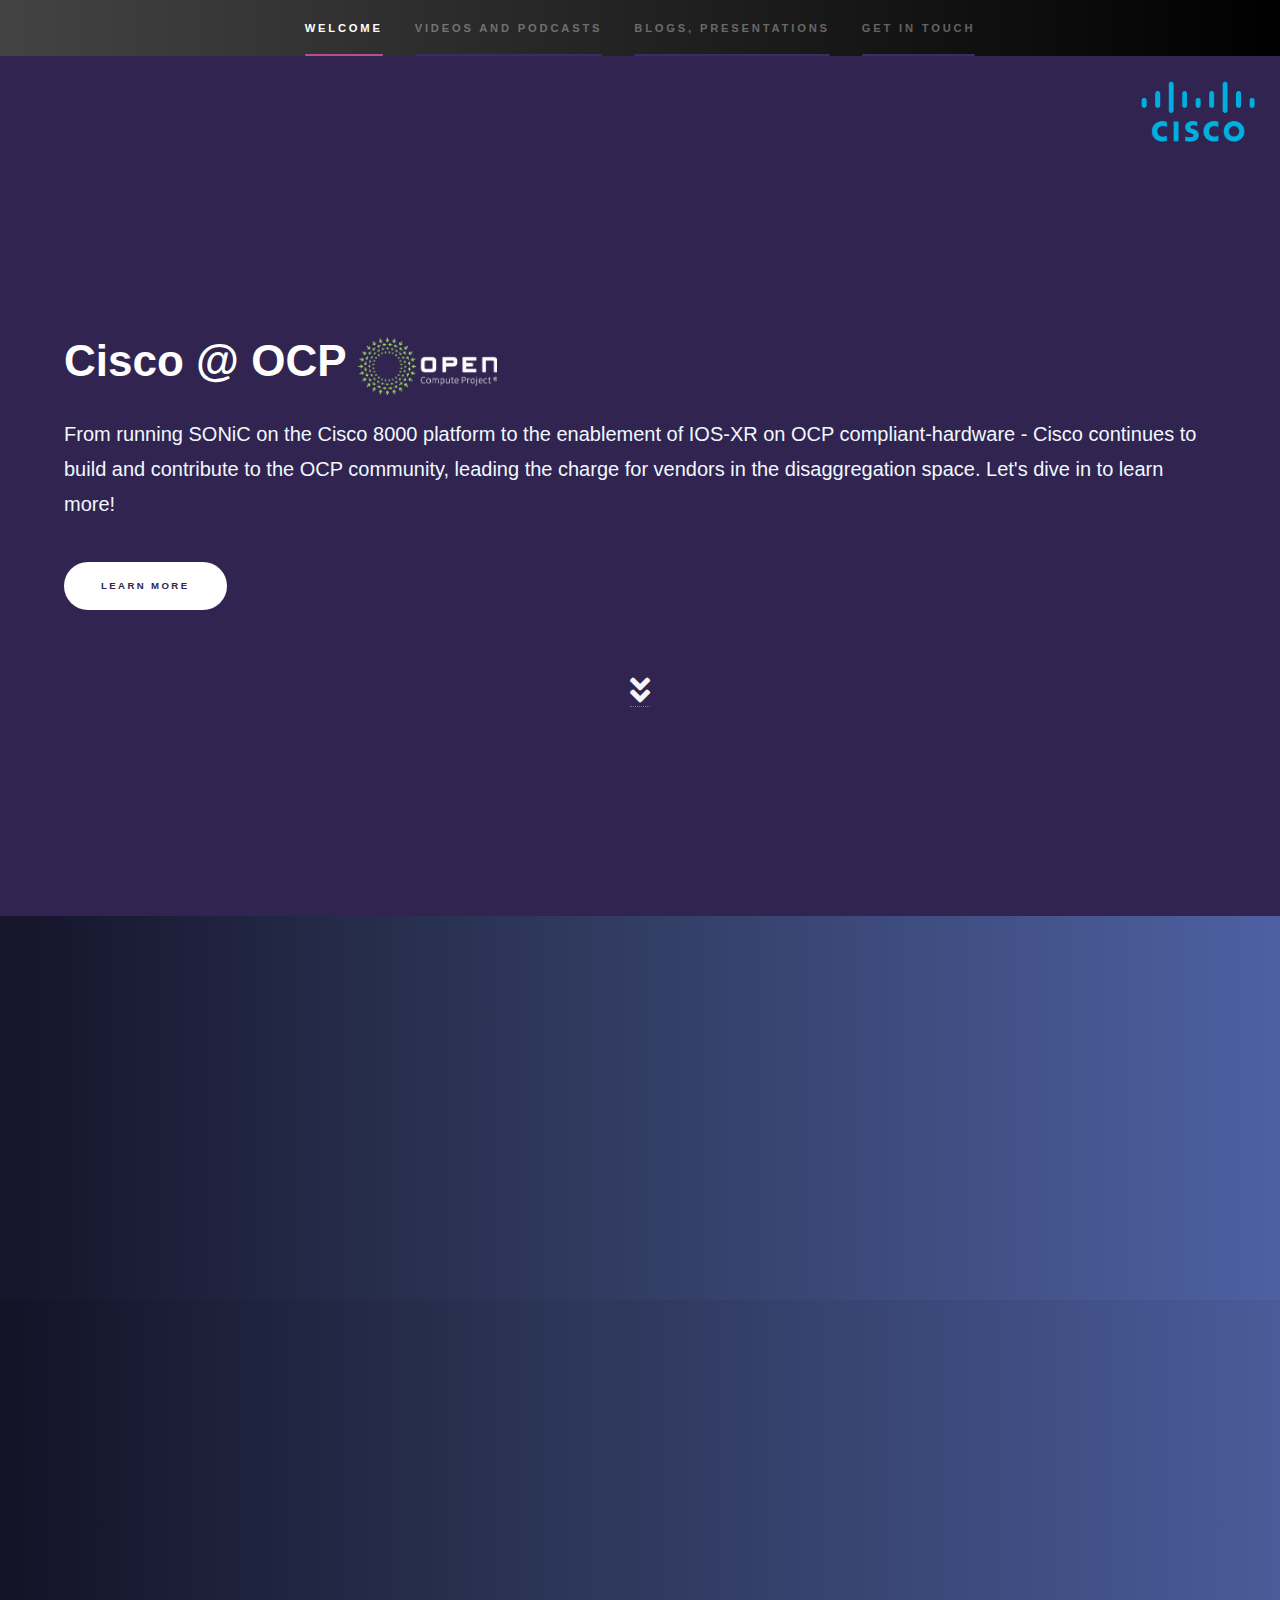
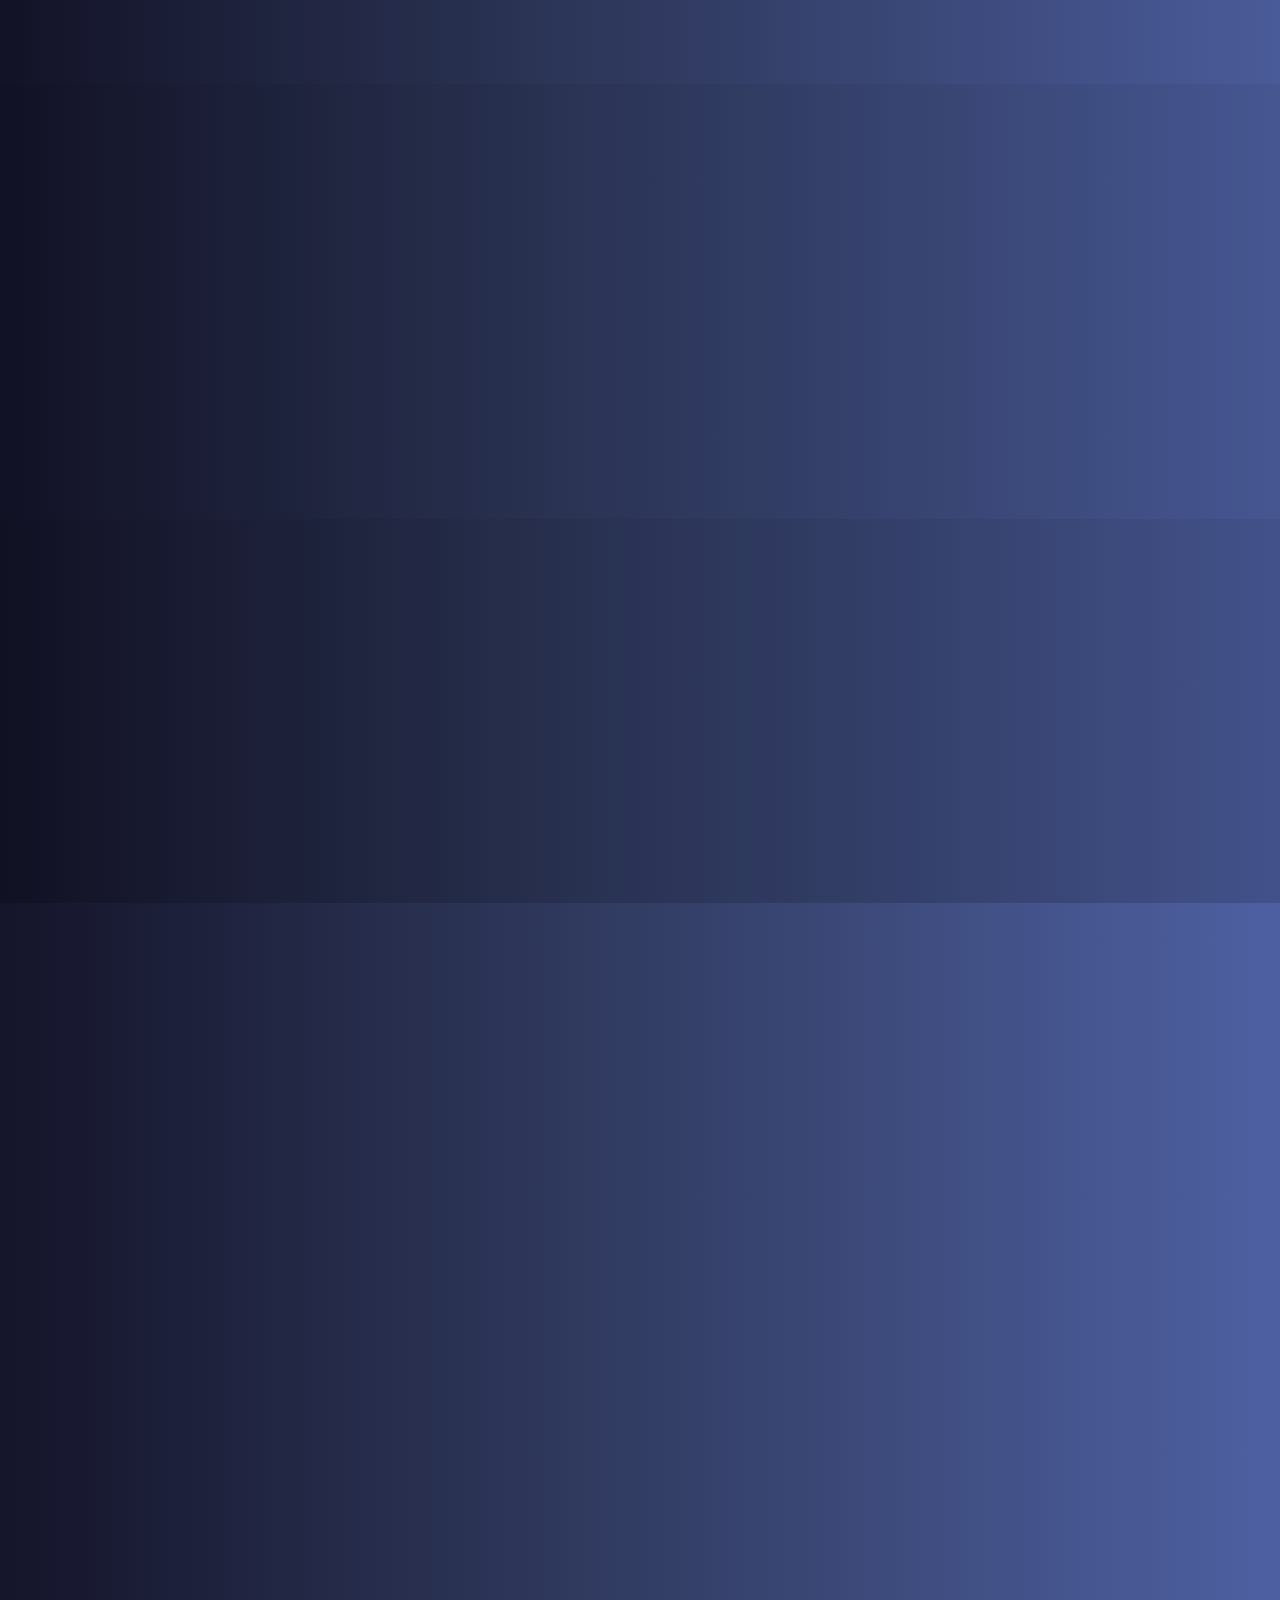
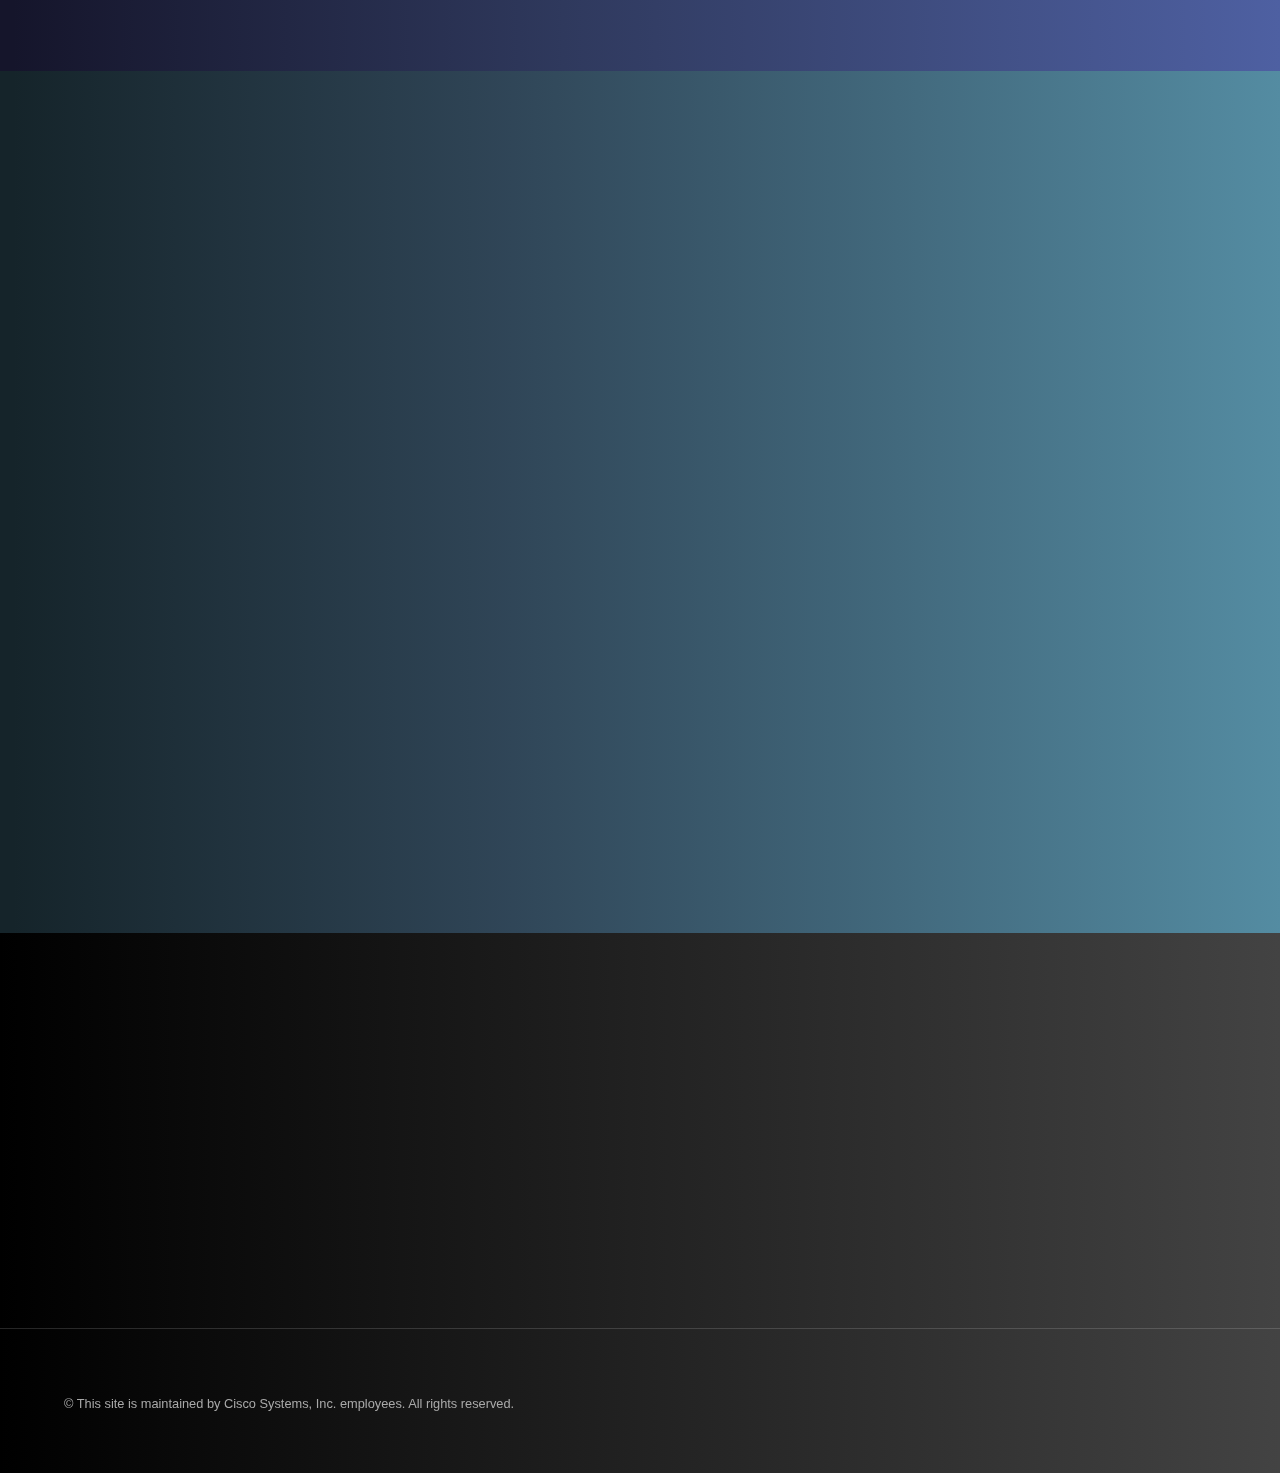
==== index.html @ 0797973b "Added link to the announcmeent video" ====
<!DOCTYPE HTML>
<html>
	<head>
		<title>Cisco @ OCP</title>
		<meta charset="utf-8" />
		<meta name="viewport" content="width=device-width, initial-scale=1, user-scalable=no" />
                <link rel="stylesheet" href="assets/css/bounce.css" />
		<link rel="stylesheet" href="assets/css/hs-main.css" />
		<noscript><link rel="stylesheet" href="assets/css/hs-noscript.css" /></noscript>
<script>
if (!(window.location.host.startsWith("127.0.0.1") || window.location.host.startsWith("localhost")) && (window.location.host.substr(-3) == '.io') && (window.location.protocol != "https:"))
    window.location.protocol = "https";
</script>
	</head>
	<body class="is-preload">
		<!-- Sidebar -->
			<section id="sidebar">
				<div class="inner">
					<nav>
						<ul>
							<li><a href="#intro">Welcome</a></li>
							<li><a href="#one">Videos and Podcasts</a></li>
							<li><a href="#two">Blogs, Presentations</a></li>
							<li><a href="#three">Get in touch</a></li>
						</ul>
					</nav>
				</div>
			</section>

		<!-- Wrapper -->
			<div id="wrapper">
				<!-- Intro -->
					<section id="intro" class="wrapper style1 fullscreen fade-up">
                                            <div class="logo">
                                                <img src="images/cisco_logo.png" width="10%"></img>
                                            </div>
						<div class="inner">
							<h1 id="mainh1"><span class="image-text">Cisco @ OCP </span><span class="image-span"><img style="vertical-align: middle;" src="images/ocp_logo_white.png" height="60px"/></span></h1>
							<p> From running SONiC on the Cisco 8000 platform to the enablement of IOS-XR on OCP compliant-hardware - Cisco continues to build and contribute to the OCP community, leading the charge for vendors in the disaggregation space. Let's dive in to learn more!</p> 
							<ul class="actions">
								<li><a href="#one" class="button primary scrolly">Learn more</a></li>
							</ul>
						</div>

                                        <div id="scrollarrow" class="arrow bounce">
                                              <a class="fas fa-angle-double-down fa-2x" style="color: aliceblue;" href="#"></a>
                                        </div>

					</section>


				<!-- One -->
					<section id="one" class="wrapper style2 spotlights">
						<section>
							<div class="content"><div class="inner"><style>.embed-container { position: relative; padding-bottom: 56.25%; height: 0; overflow: hidden; max-width: 100%; } .embed-container iframe, .embed-container object, .embed-container embed { position: absolute; top: 0; left: 0; width: 100%; height: 100%; }</style><div class='embed-container'><iframe src='https://www.youtube.com/embed/81xsiIkJHHo' frameborder='0' allowfullscreen></iframe></div></div></div>
							<div class="content">
								<div class="inner">
									<h2>Sed ipsum dolor</h2>
									<p>Phasellus convallis elit id ullamcorper pulvinar. Duis aliquam turpis mauris, eu ultricies erat malesuada quis. Aliquam dapibus.</p>
								</div>
							</div>
						</section>


						<section>
							<div class="content">
								<div class="inner">
									<h2>Feugiat consequat</h2>
									<p>Phasellus convallis elit id ullamcorper pulvinar. Duis aliquam turpis mauris, eu ultricies erat malesuada quis. Aliquam dapibus.</p>
								</div>
							</div>
							<div class="content"><div class="inner"><style>.embed-container { position: relative; padding-bottom: 56.25%; height: 0; overflow: hidden; max-width: 100%; } .embed-container iframe, .embed-container object, .embed-container embed { position: absolute; top: 0; left: 0; width: 100%; height: 100%; }</style><div class='embed-container'><iframe src='https://www.youtube.com/embed//mGsBvmPmJm8' frameborder='0' allowfullscreen></iframe></div></div></div>
						</section>



						<section>
                                                    <div class="content"><div class="inner"><style>.embed-container { position: relative; padding-bottom: 56.25%; height: 0; overflow: hidden; max-width: 100%; } .embed-container iframe, .embed-container object, .embed-container embed { position: absolute; top: 0; left: 0; width: 100%; height: 100%; }</style><div class='embed-container' style="text-align: center;"><img src="images/podcast_xr_disagg_ocp.jpg" width="50%" /></div><div class='embed-container' style="padding-bottom: 10%;"><iframe width="320" height="30" src="https://packetpushers.net/?powerpress_embed=41316-podcast&amp;powerpress_player=mediaelement-audio" frameborder="0" scrolling="no"></iframe></div></div></div>
							<div class="content">
								<div class="inner">
									<h2>Ultricies aliquam</h2>
									<p>Phasellus convallis elit id ullamcorper pulvinar. Duis aliquam turpis mauris, eu ultricies erat malesuada quis. Aliquam dapibus.</p>
								</div>
							</div>
						</section>


					
					    <section>
							<div class="content">
								<div class="inner">
									<h2>Feugiat consequat</h2>
									<p>Phasellus convallis elit id ullamcorper pulvinar. Duis aliquam turpis mauris, eu ultricies erat malesuada quis. Aliquam dapibus.</p>
								</div>
							</div>
							<div class="content"><div class="inner"><style>.embed-container { position: relative; padding-bottom: 56.25%; height: 0; overflow: hidden; max-width: 100%; } .embed-container iframe, .embed-container object, .embed-container embed { position: absolute; top: 0; left: 0; width: 100%; height: 100%; }</style><div class='embed-container'><iframe src='https://www.youtube.com/embed/zeV92j2Nf80' frameborder='0' allowfullscreen></iframe></div></div></div>
						</section>



                        <section>
                                 <div class="content"><div class="inner"><style>.embed-container { position: relative; padding-bottom: 56.25%; height: 0; overflow: hidden; max-width: 100%; } .embed-container iframe, .embed-container object, .embed-container embed { position: absolute; top: 0; left: 0; width: 100%; height: 100%; }</style><div class='embed-container'><iframe src='https://www.youtube.com/embed/qF3A1coJsvY' frameborder='0' allowfullscreen></iframe></div></div></div>

                                 <div class="content">
                                        <div class="inner">
                                           <h2>Feugiat consequat</h2>
                                                <p>Phasellus convallis elit id ullamcorper pulvinar. Duis aliquam turpis mauris, eu ultricies erat malesuada quis. Aliquam dapibus.</p>
                                        </div>
                                </div>
                        </section>


					    <section>
							<div class="content">
								<div class="inner">
									<h2>Feugiat consequat</h2>
									<p>Phasellus convallis elit id ullamcorper pulvinar. Duis aliquam turpis mauris, eu ultricies erat malesuada quis. Aliquam dapibus.</p>
								</div>
							</div>
							<div class="content"><div class="inner"><style>.embed-container { position: relative; padding-bottom: 56.25%; height: 0; overflow: hidden; max-width: 100%; } .embed-container iframe, .embed-container object, .embed-container embed { position: absolute; top: 0; left: 0; width: 100%; height: 100%; }</style><div class='embed-container'><iframe src='https://www.youtube.com/embed/2QKUKsP6Fwo' frameborder='0' allowfullscreen></iframe></div></div></div>
						</section>


					</section>

					
				<!-- Two -->
					<section id="two" class="wrapper style3 fade-up">
						<div class="inner">
							<h2>What we do</h2>
							<p>Phasellus convallis elit id ullamcorper pulvinar. Duis aliquam turpis mauris, eu ultricies erat malesuada quis. Aliquam dapibus, lacus eget hendrerit bibendum, urna est aliquam sem, sit amet imperdiet est velit quis lorem.</p>
							<div class="features">
								<section>
									<span class="icon solid major fa-code"></span>
									<h3>Lorem ipsum amet</h3>
									<p>Phasellus convallis elit id ullam corper amet et pulvinar. Duis aliquam turpis mauris, sed ultricies erat dapibus.</p>
								</section>
								<section>
									<span class="icon solid major fa-lock"></span>
									<h3>Aliquam sed nullam</h3>
									<p>Phasellus convallis elit id ullam corper amet et pulvinar. Duis aliquam turpis mauris, sed ultricies erat dapibus.</p>
								</section>
								<section>
									<span class="icon solid major fa-cog"></span>
									<h3>Sed erat ullam corper</h3>
									<p>Phasellus convallis elit id ullam corper amet et pulvinar. Duis aliquam turpis mauris, sed ultricies erat dapibus.</p>
								</section>
								<section>
									<span class="icon solid major fa-desktop"></span>
									<h3>Veroeros quis lorem</h3>
									<p>Phasellus convallis elit id ullam corper amet et pulvinar. Duis aliquam turpis mauris, sed ultricies erat dapibus.</p>
								</section>
								<section>
									<span class="icon solid major fa-link"></span>
									<h3>Urna quis bibendum</h3>
									<p>Phasellus convallis elit id ullam corper amet et pulvinar. Duis aliquam turpis mauris, sed ultricies erat dapibus.</p>
								</section>
								<section>
									<span class="icon major fa-gem"></span>
									<h3>Aliquam urna dapibus</h3>
									<p>Phasellus convallis elit id ullam corper amet et pulvinar. Duis aliquam turpis mauris, sed ultricies erat dapibus.</p>
								</section>
							</div>
						</div>
					</section>

				<!-- Three -->
					<section id="three" class="wrapper style1 fade-up">
						<div class="inner">
							<h2>Get in touch</h2>
							<p>If you'd like to know more about what Cisco is doing with the OCP community and how Cisco can help you achieve your network's goals, get in touch with us here:</p>
							<div class="split style1">
								<section>
									<ul class="contact">
										<li>
											<h3>Email</h3>
											<a href="ocpsp@cisco.com">ocpsp@cisco.com</a>
										</li>
										<li>
											<h3>Social</h3>
											<ul class="icons">
												<li><a href="https://twitter.com/xrdocs" class="icon brands fa-twitter"><span class="label">Twitter</span></a></li>
												<li><a href="https://github.com/xrdocs" class="icon brands fa-github"><span class="label">GitHub</span></a></li>
                                                                                                <li><a href="https://www.youtube.com/channel/UCPx8VPQRADTH0CAccqoe-9A/videos" class="icon brands fa-youtube"><span class="label">Youtube</span></a></li>
											</ul>
										</li>
									</ul>
								</section>
							</div>
						</div>
					</section>

			</div>

		<!-- Footer -->
			<footer id="footer" class="wrapper style1-alt">
				<div class="inner">
					<ul class="menu">
						<li>&copy; This site is maintained by Cisco Systems, Inc. employees. All rights reserved.</li>
					</ul>
				</div>
			</footer>

		<!-- Scripts -->
			<script src="assets/js/hs-jquery.min.js"></script>
			<script src="assets/js/hs-jquery.scrollex.min.js"></script>
			<script src="assets/js/hs-jquery.scrolly.min.js"></script>
			<script src="assets/js/hs-browser.min.js"></script>
			<script src="assets/js/hs-breakpoints.min.js"></script>
			<script src="assets/js/hs-util.js"></script>
			<script src="assets/js/hs-main.js"></script>
	</body>
</html>
---- assets/css/bounce.css ----
@bg: #2d2d37; // Dark blue
@primary: #fd6b21; // Orange

a { color: aliceblue; text-decoration: none; }

.arrow {
  text-align: center;
  margin: 0% 0;
}
.bounce {
  -moz-animation: bounce 2s infinite;
  -webkit-animation: bounce 2s infinite;
  animation: bounce 2s infinite;
}

@keyframes bounce {
  0%, 20%, 50%, 80%, 100% {
    transform: translateY(0);
  }
  40% {
    transform: translateY(-30px);
  }
  60% {
    transform: translateY(-15px);
  }
}
---- assets/css/hs-main.css ----
@import url(hs-fontawesome-all.min.css);

/*
	Hyperspace by HTML5 UP
	html5up.net | @ajlkn
	Free for personal and commercial use under the CCA 3.0 license (html5up.net/license)
*/

html, body, div, span, applet, object,
iframe, h1, h2, h3, h4, h5, h6, p, blockquote,
pre, a, abbr, acronym, address, big, cite,
code, del, dfn, em, img, ins, kbd, q, s, samp,
small, strike, strong, sub, sup, tt, var, b,
u, i, center, dl, dt, dd, ol, ul, li, fieldset,
form, label, legend, table, caption, tbody,
tfoot, thead, tr, th, td, article, aside,
canvas, details, embed, figure, figcaption,
footer, header, hgroup, menu, nav, output, ruby,
section, summary, time, mark, audio, video {
	margin: 0;
	padding: 0;
	border: 0;
	font-size: 100%;
	font: inherit;
	vertical-align: baseline;}

article, aside, details, figcaption, figure,
footer, header, hgroup, menu, nav, section {
	display: block;}

body {
	line-height: 1;
}

ol, ul {
	list-style: none;
}

blockquote, q {
	quotes: none;
}

	blockquote:before, blockquote:after, q:before, q:after {
		content: '';
		content: none;
	}

table {
	border-collapse: collapse;
	border-spacing: 0;
}

body {
	-webkit-text-size-adjust: none;
}

mark {
	background-color: transparent;
	color: inherit;
}

input::-moz-focus-inner {
	border: 0;
	padding: 0;
}

input, select, textarea {
	-moz-appearance: none;
	-webkit-appearance: none;
	-ms-appearance: none;
	appearance: none;
}

/* Basic */

	@-ms-viewport {
		width: device-width;
	}

	body {
		-ms-overflow-style: scrollbar;
	}

	@media screen and (max-width: 480px) {

		html, body {
			min-width: 320px;
		}

	}

	html {
		box-sizing: border-box;
	}

	*, *:before, *:after {
		box-sizing: inherit;
	}

	body {
		background: #312450;
	}

		body.is-preload *, body.is-preload *:before, body.is-preload *:after {
			-moz-animation: none !important;
			-webkit-animation: none !important;
			-ms-animation: none !important;
			animation: none !important;
			-moz-transition: none !important;
			-webkit-transition: none !important;
			-ms-transition: none !important;
			transition: none !important;
		}

/* Type */

	body, input, select, textarea {
		color: rgba(255, 255, 255, 0.55);
		font-family: Arial, Helvetica, sans-serif;
		font-size: 16.5pt;
		font-weight: normal;
		line-height: 1.75;
	}

		@media screen and (max-width: 1680px) {

			body, input, select, textarea {
				font-size: 13pt;
			}

		}

		@media screen and (max-width: 1280px) {

			body, input, select, textarea {
				font-size: 12pt;
			}

		}

		@media screen and (max-width: 360px) {

			body, input, select, textarea {
				font-size: 11pt;
			}

		}

	a {
		-moz-transition: color 0.2s ease, border-bottom-color 0.2s ease;
		-webkit-transition: color 0.2s ease, border-bottom-color 0.2s ease;
		-ms-transition: color 0.2s ease, border-bottom-color 0.2s ease;
		transition: color 0.2s ease, border-bottom-color 0.2s ease;
		border-bottom: dotted 1px rgba(255, 255, 255, 0.35);
		color: inherit;
		text-decoration: none;
	}

		a:hover {
			border-bottom-color: transparent;
			color: #ffffff;
		}

	strong, b {
		color: #ffffff;
		font-weight: bold;
	}

	em, i {
		font-style: italic;
	}

	p {
		margin: 0 0 2em 0;
	}

	h1, h2, h3, h4, h5, h6 {
		color: #ffffff;
		font-weight: bold;
		line-height: 1.5;
		margin: 0 0 0.5em 0;
	}

		h1 a, h2 a, h3 a, h4 a, h5 a, h6 a {
			color: inherit;
			text-decoration: none;
		}

	h1 {
		font-size: 2.75em;
	}

		h1.major {
			margin: 0 0 1.3em 0;
			position: relative;
			padding-bottom: 0.35em;
		}

			h1.major:after {
				background-image: -moz-linear-gradient(to right, #5e42a6, #b74e91);
				background-image: -webkit-linear-gradient(to right, #5e42a6, #b74e91);
				background-image: -ms-linear-gradient(to right, #5e42a6, #b74e91);
				background-image: linear-gradient(to right, #5e42a6, #b74e91);
				-moz-transition: max-width 0.2s ease;
				-webkit-transition: max-width 0.2s ease;
				-ms-transition: max-width 0.2s ease;
				transition: max-width 0.2s ease;
				border-radius: 0.2em;
				bottom: 0;
				content: '';
				height: 0.05em;
				position: absolute;
				right: 0;
				width: 100%;
			}

	h2 {
		font-size: 1.75em;
	}

	h3 {
		font-size: 1.1em;
	}

	h4 {
		font-size: 1em;
	}

	h5 {
		font-size: 0.8em;
	}

	h6 {
		font-size: 0.6em;
	}

	@media screen and (max-width: 736px) {

		h1 {
			font-size: 2em;
		}

		h2 {
			font-size: 1.25em;
		}

		h3 {
			font-size: 1em;
		}

		h4 {
			font-size: 0.8em;
		}

		h5 {
			font-size: 0.6em;
		}

		h6 {
			font-size: 0.6em;
		}

	}

	sub {
		font-size: 0.8em;
		position: relative;
		top: 0.5em;
	}

	sup {
		font-size: 0.8em;
		position: relative;
		top: -0.5em;
	}

	blockquote {
		border-left: solid 4px rgba(255, 255, 255, 0.15);
		font-style: italic;
		margin: 0 0 2em 0;
		padding: 0.5em 0 0.5em 2em;
	}

	code {
		background: rgba(255, 255, 255, 0.05);
		border-radius: 0.25em;
		border: solid 1px rgba(255, 255, 255, 0.15);
		font-family: "Courier New", monospace;
		font-size: 0.9em;
		margin: 0 0.25em;
		padding: 0.25em 0.65em;
	}

	pre {
		-webkit-overflow-scrolling: touch;
		font-family: "Courier New", monospace;
		font-size: 0.9em;
		margin: 0 0 2em 0;
	}

		pre code {
			display: block;
			line-height: 1.75em;
			padding: 1em 1.5em;
			overflow-x: auto;
		}

	hr {
		border: 0;
		border-bottom: solid 1px rgba(255, 255, 255, 0.15);
		margin: 2em 0;
	}

		hr.major {
			margin: 3em 0;
		}

	.align-left {
		text-align: left;
	}

	.align-center {
		text-align: center;
	}

	.align-right {
		text-align: right;
	}

/* Row */

	.row {
		display: flex;
		flex-wrap: wrap;
		box-sizing: border-box;
		align-items: stretch;
	}

		.row > * {
			box-sizing: border-box;
		}

		.row.gtr-uniform > * > :last-child {
			margin-bottom: 0;
		}

		.row.aln-left {
			justify-content: flex-start;
		}

		.row.aln-center {
			justify-content: center;
		}

		.row.aln-right {
			justify-content: flex-end;
		}

		.row.aln-top {
			align-items: flex-start;
		}

		.row.aln-middle {
			align-items: center;
		}

		.row.aln-bottom {
			align-items: flex-end;
		}

		.row > .imp {
			order: -1;
		}

		.row > .col-1 {
			width: 8.33333%;
		}

		.row > .off-1 {
			margin-left: 8.33333%;
		}

		.row > .col-2 {
			width: 16.66667%;
		}

		.row > .off-2 {
			margin-left: 16.66667%;
		}

		.row > .col-3 {
			width: 25%;
		}

		.row > .off-3 {
			margin-left: 25%;
		}

		.row > .col-4 {
			width: 33.33333%;
		}

		.row > .off-4 {
			margin-left: 33.33333%;
		}

		.row > .col-5 {
			width: 41.66667%;
		}

		.row > .off-5 {
			margin-left: 41.66667%;
		}

		.row > .col-6 {
			width: 50%;
		}

		.row > .off-6 {
			margin-left: 50%;
		}

		.row > .col-7 {
			width: 58.33333%;
		}

		.row > .off-7 {
			margin-left: 58.33333%;
		}

		.row > .col-8 {
			width: 66.66667%;
		}

		.row > .off-8 {
			margin-left: 66.66667%;
		}

		.row > .col-9 {
			width: 75%;
		}

		.row > .off-9 {
			margin-left: 75%;
		}

		.row > .col-10 {
			width: 83.33333%;
		}

		.row > .off-10 {
			margin-left: 83.33333%;
		}

		.row > .col-11 {
			width: 91.66667%;
		}

		.row > .off-11 {
			margin-left: 91.66667%;
		}

		.row > .col-12 {
			width: 100%;
		}

		.row > .off-12 {
			margin-left: 100%;
		}

		.row.gtr-0 {
			margin-top: 0;
			margin-left: 0em;
		}

			.row.gtr-0 > * {
				padding: 0 0 0 0em;
			}

			.row.gtr-0.gtr-uniform {
				margin-top: 0em;
			}

				.row.gtr-0.gtr-uniform > * {
					padding-top: 0em;
				}

		.row.gtr-25 {
			margin-top: 0;
			margin-left: -0.375em;
		}

			.row.gtr-25 > * {
				padding: 0 0 0 0.375em;
			}

			.row.gtr-25.gtr-uniform {
				margin-top: -0.375em;
			}

				.row.gtr-25.gtr-uniform > * {
					padding-top: 0.375em;
				}

		.row.gtr-50 {
			margin-top: 0;
			margin-left: -0.75em;
		}

			.row.gtr-50 > * {
				padding: 0 0 0 0.75em;
			}

			.row.gtr-50.gtr-uniform {
				margin-top: -0.75em;
			}

				.row.gtr-50.gtr-uniform > * {
					padding-top: 0.75em;
				}

		.row {
			margin-top: 0;
			margin-left: -1.5em;
		}

			.row > * {
				padding: 0 0 0 1.5em;
			}

			.row.gtr-uniform {
				margin-top: -1.5em;
			}

				.row.gtr-uniform > * {
					padding-top: 1.5em;
				}

		.row.gtr-150 {
			margin-top: 0;
			margin-left: -2.25em;
		}

			.row.gtr-150 > * {
				padding: 0 0 0 2.25em;
			}

			.row.gtr-150.gtr-uniform {
				margin-top: -2.25em;
			}

				.row.gtr-150.gtr-uniform > * {
					padding-top: 2.25em;
				}

		.row.gtr-200 {
			margin-top: 0;
			margin-left: -3em;
		}

			.row.gtr-200 > * {
				padding: 0 0 0 3em;
			}

			.row.gtr-200.gtr-uniform {
				margin-top: -3em;
			}

				.row.gtr-200.gtr-uniform > * {
					padding-top: 3em;
				}

		@media screen and (max-width: 1680px) {

			.row {
				display: flex;
				flex-wrap: wrap;
				box-sizing: border-box;
				align-items: stretch;
			}

				.row > * {
					box-sizing: border-box;
				}

				.row.gtr-uniform > * > :last-child {
					margin-bottom: 0;
				}

				.row.aln-left {
					justify-content: flex-start;
				}

				.row.aln-center {
					justify-content: center;
				}

				.row.aln-right {
					justify-content: flex-end;
				}

				.row.aln-top {
					align-items: flex-start;
				}

				.row.aln-middle {
					align-items: center;
				}

				.row.aln-bottom {
					align-items: flex-end;
				}

				.row > .imp-xlarge {
					order: -1;
				}

				.row > .col-1-xlarge {
					width: 8.33333%;
				}

				.row > .off-1-xlarge {
					margin-left: 8.33333%;
				}

				.row > .col-2-xlarge {
					width: 16.66667%;
				}

				.row > .off-2-xlarge {
					margin-left: 16.66667%;
				}

				.row > .col-3-xlarge {
					width: 25%;
				}

				.row > .off-3-xlarge {
					margin-left: 25%;
				}

				.row > .col-4-xlarge {
					width: 33.33333%;
				}

				.row > .off-4-xlarge {
					margin-left: 33.33333%;
				}

				.row > .col-5-xlarge {
					width: 41.66667%;
				}

				.row > .off-5-xlarge {
					margin-left: 41.66667%;
				}

				.row > .col-6-xlarge {
					width: 50%;
				}

				.row > .off-6-xlarge {
					margin-left: 50%;
				}

				.row > .col-7-xlarge {
					width: 58.33333%;
				}

				.row > .off-7-xlarge {
					margin-left: 58.33333%;
				}

				.row > .col-8-xlarge {
					width: 66.66667%;
				}

				.row > .off-8-xlarge {
					margin-left: 66.66667%;
				}

				.row > .col-9-xlarge {
					width: 75%;
				}

				.row > .off-9-xlarge {
					margin-left: 75%;
				}

				.row > .col-10-xlarge {
					width: 83.33333%;
				}

				.row > .off-10-xlarge {
					margin-left: 83.33333%;
				}

				.row > .col-11-xlarge {
					width: 91.66667%;
				}

				.row > .off-11-xlarge {
					margin-left: 91.66667%;
				}

				.row > .col-12-xlarge {
					width: 100%;
				}

				.row > .off-12-xlarge {
					margin-left: 100%;
				}

				.row.gtr-0 {
					margin-top: 0;
					margin-left: 0em;
				}

					.row.gtr-0 > * {
						padding: 0 0 0 0em;
					}

					.row.gtr-0.gtr-uniform {
						margin-top: 0em;
					}

						.row.gtr-0.gtr-uniform > * {
							padding-top: 0em;
						}

				.row.gtr-25 {
					margin-top: 0;
					margin-left: -0.375em;
				}

					.row.gtr-25 > * {
						padding: 0 0 0 0.375em;
					}

					.row.gtr-25.gtr-uniform {
						margin-top: -0.375em;
					}

						.row.gtr-25.gtr-uniform > * {
							padding-top: 0.375em;
						}

				.row.gtr-50 {
					margin-top: 0;
					margin-left: -0.75em;
				}

					.row.gtr-50 > * {
						padding: 0 0 0 0.75em;
					}

					.row.gtr-50.gtr-uniform {
						margin-top: -0.75em;
					}

						.row.gtr-50.gtr-uniform > * {
							padding-top: 0.75em;
						}

				.row {
					margin-top: 0;
					margin-left: -1.5em;
				}

					.row > * {
						padding: 0 0 0 1.5em;
					}

					.row.gtr-uniform {
						margin-top: -1.5em;
					}

						.row.gtr-uniform > * {
							padding-top: 1.5em;
						}

				.row.gtr-150 {
					margin-top: 0;
					margin-left: -2.25em;
				}

					.row.gtr-150 > * {
						padding: 0 0 0 2.25em;
					}

					.row.gtr-150.gtr-uniform {
						margin-top: -2.25em;
					}

						.row.gtr-150.gtr-uniform > * {
							padding-top: 2.25em;
						}

				.row.gtr-200 {
					margin-top: 0;
					margin-left: -3em;
				}

					.row.gtr-200 > * {
						padding: 0 0 0 3em;
					}

					.row.gtr-200.gtr-uniform {
						margin-top: -3em;
					}

						.row.gtr-200.gtr-uniform > * {
							padding-top: 3em;
						}

		}

		@media screen and (max-width: 1280px) {

			.row {
				display: flex;
				flex-wrap: wrap;
				box-sizing: border-box;
				align-items: stretch;
			}

				.row > * {
					box-sizing: border-box;
				}

				.row.gtr-uniform > * > :last-child {
					margin-bottom: 0;
				}

				.row.aln-left {
					justify-content: flex-start;
				}

				.row.aln-center {
					justify-content: center;
				}

				.row.aln-right {
					justify-content: flex-end;
				}

				.row.aln-top {
					align-items: flex-start;
				}

				.row.aln-middle {
					align-items: center;
				}

				.row.aln-bottom {
					align-items: flex-end;
				}

				.row > .imp-large {
					order: -1;
				}

				.row > .col-1-large {
					width: 8.33333%;
				}

				.row > .off-1-large {
					margin-left: 8.33333%;
				}

				.row > .col-2-large {
					width: 16.66667%;
				}

				.row > .off-2-large {
					margin-left: 16.66667%;
				}

				.row > .col-3-large {
					width: 25%;
				}

				.row > .off-3-large {
					margin-left: 25%;
				}

				.row > .col-4-large {
					width: 33.33333%;
				}

				.row > .off-4-large {
					margin-left: 33.33333%;
				}

				.row > .col-5-large {
					width: 41.66667%;
				}

				.row > .off-5-large {
					margin-left: 41.66667%;
				}

				.row > .col-6-large {
					width: 50%;
				}

				.row > .off-6-large {
					margin-left: 50%;
				}

				.row > .col-7-large {
					width: 58.33333%;
				}

				.row > .off-7-large {
					margin-left: 58.33333%;
				}

				.row > .col-8-large {
					width: 66.66667%;
				}

				.row > .off-8-large {
					margin-left: 66.66667%;
				}

				.row > .col-9-large {
					width: 75%;
				}

				.row > .off-9-large {
					margin-left: 75%;
				}

				.row > .col-10-large {
					width: 83.33333%;
				}

				.row > .off-10-large {
					margin-left: 83.33333%;
				}

				.row > .col-11-large {
					width: 91.66667%;
				}

				.row > .off-11-large {
					margin-left: 91.66667%;
				}

				.row > .col-12-large {
					width: 100%;
				}

				.row > .off-12-large {
					margin-left: 100%;
				}

				.row.gtr-0 {
					margin-top: 0;
					margin-left: 0em;
				}

					.row.gtr-0 > * {
						padding: 0 0 0 0em;
					}

					.row.gtr-0.gtr-uniform {
						margin-top: 0em;
					}

						.row.gtr-0.gtr-uniform > * {
							padding-top: 0em;
						}

				.row.gtr-25 {
					margin-top: 0;
					margin-left: -0.375em;
				}

					.row.gtr-25 > * {
						padding: 0 0 0 0.375em;
					}

					.row.gtr-25.gtr-uniform {
						margin-top: -0.375em;
					}

						.row.gtr-25.gtr-uniform > * {
							padding-top: 0.375em;
						}

				.row.gtr-50 {
					margin-top: 0;
					margin-left: -0.75em;
				}

					.row.gtr-50 > * {
						padding: 0 0 0 0.75em;
					}

					.row.gtr-50.gtr-uniform {
						margin-top: -0.75em;
					}

						.row.gtr-50.gtr-uniform > * {
							padding-top: 0.75em;
						}

				.row {
					margin-top: 0;
					margin-left: -1.5em;
				}

					.row > * {
						padding: 0 0 0 1.5em;
					}

					.row.gtr-uniform {
						margin-top: -1.5em;
					}

						.row.gtr-uniform > * {
							padding-top: 1.5em;
						}

				.row.gtr-150 {
					margin-top: 0;
					margin-left: -2.25em;
				}

					.row.gtr-150 > * {
						padding: 0 0 0 2.25em;
					}

					.row.gtr-150.gtr-uniform {
						margin-top: -2.25em;
					}

						.row.gtr-150.gtr-uniform > * {
							padding-top: 2.25em;
						}

				.row.gtr-200 {
					margin-top: 0;
					margin-left: -3em;
				}

					.row.gtr-200 > * {
						padding: 0 0 0 3em;
					}

					.row.gtr-200.gtr-uniform {
						margin-top: -3em;
					}

						.row.gtr-200.gtr-uniform > * {
							padding-top: 3em;
						}

		}

		@media screen and (max-width: 980px) {

			.row {
				display: flex;
				flex-wrap: wrap;
				box-sizing: border-box;
				align-items: stretch;
			}

				.row > * {
					box-sizing: border-box;
				}

				.row.gtr-uniform > * > :last-child {
					margin-bottom: 0;
				}

				.row.aln-left {
					justify-content: flex-start;
				}

				.row.aln-center {
					justify-content: center;
				}

				.row.aln-right {
					justify-content: flex-end;
				}

				.row.aln-top {
					align-items: flex-start;
				}

				.row.aln-middle {
					align-items: center;
				}

				.row.aln-bottom {
					align-items: flex-end;
				}

				.row > .imp-medium {
					order: -1;
				}

				.row > .col-1-medium {
					width: 8.33333%;
				}

				.row > .off-1-medium {
					margin-left: 8.33333%;
				}

				.row > .col-2-medium {
					width: 16.66667%;
				}

				.row > .off-2-medium {
					margin-left: 16.66667%;
				}

				.row > .col-3-medium {
					width: 25%;
				}

				.row > .off-3-medium {
					margin-left: 25%;
				}

				.row > .col-4-medium {
					width: 33.33333%;
				}

				.row > .off-4-medium {
					margin-left: 33.33333%;
				}

				.row > .col-5-medium {
					width: 41.66667%;
				}

				.row > .off-5-medium {
					margin-left: 41.66667%;
				}

				.row > .col-6-medium {
					width: 50%;
				}

				.row > .off-6-medium {
					margin-left: 50%;
				}

				.row > .col-7-medium {
					width: 58.33333%;
				}

				.row > .off-7-medium {
					margin-left: 58.33333%;
				}

				.row > .col-8-medium {
					width: 66.66667%;
				}

				.row > .off-8-medium {
					margin-left: 66.66667%;
				}

				.row > .col-9-medium {
					width: 75%;
				}

				.row > .off-9-medium {
					margin-left: 75%;
				}

				.row > .col-10-medium {
					width: 83.33333%;
				}

				.row > .off-10-medium {
					margin-left: 83.33333%;
				}

				.row > .col-11-medium {
					width: 91.66667%;
				}

				.row > .off-11-medium {
					margin-left: 91.66667%;
				}

				.row > .col-12-medium {
					width: 100%;
				}

				.row > .off-12-medium {
					margin-left: 100%;
				}

				.row.gtr-0 {
					margin-top: 0;
					margin-left: 0em;
				}

					.row.gtr-0 > * {
						padding: 0 0 0 0em;
					}

					.row.gtr-0.gtr-uniform {
						margin-top: 0em;
					}

						.row.gtr-0.gtr-uniform > * {
							padding-top: 0em;
						}

				.row.gtr-25 {
					margin-top: 0;
					margin-left: -0.375em;
				}

					.row.gtr-25 > * {
						padding: 0 0 0 0.375em;
					}

					.row.gtr-25.gtr-uniform {
						margin-top: -0.375em;
					}

						.row.gtr-25.gtr-uniform > * {
							padding-top: 0.375em;
						}

				.row.gtr-50 {
					margin-top: 0;
					margin-left: -0.75em;
				}

					.row.gtr-50 > * {
						padding: 0 0 0 0.75em;
					}

					.row.gtr-50.gtr-uniform {
						margin-top: -0.75em;
					}

						.row.gtr-50.gtr-uniform > * {
							padding-top: 0.75em;
						}

				.row {
					margin-top: 0;
					margin-left: -1.5em;
				}

					.row > * {
						padding: 0 0 0 1.5em;
					}

					.row.gtr-uniform {
						margin-top: -1.5em;
					}

						.row.gtr-uniform > * {
							padding-top: 1.5em;
						}

				.row.gtr-150 {
					margin-top: 0;
					margin-left: -2.25em;
				}

					.row.gtr-150 > * {
						padding: 0 0 0 2.25em;
					}

					.row.gtr-150.gtr-uniform {
						margin-top: -2.25em;
					}

						.row.gtr-150.gtr-uniform > * {
							padding-top: 2.25em;
						}

				.row.gtr-200 {
					margin-top: 0;
					margin-left: -3em;
				}

					.row.gtr-200 > * {
						padding: 0 0 0 3em;
					}

					.row.gtr-200.gtr-uniform {
						margin-top: -3em;
					}

						.row.gtr-200.gtr-uniform > * {
							padding-top: 3em;
						}

		}

		@media screen and (max-width: 736px) {

			.row {
				display: flex;
				flex-wrap: wrap;
				box-sizing: border-box;
				align-items: stretch;
			}

				.row > * {
					box-sizing: border-box;
				}

				.row.gtr-uniform > * > :last-child {
					margin-bottom: 0;
				}

				.row.aln-left {
					justify-content: flex-start;
				}

				.row.aln-center {
					justify-content: center;
				}

				.row.aln-right {
					justify-content: flex-end;
				}

				.row.aln-top {
					align-items: flex-start;
				}

				.row.aln-middle {
					align-items: center;
				}

				.row.aln-bottom {
					align-items: flex-end;
				}

				.row > .imp-small {
					order: -1;
				}

				.row > .col-1-small {
					width: 8.33333%;
				}

				.row > .off-1-small {
					margin-left: 8.33333%;
				}

				.row > .col-2-small {
					width: 16.66667%;
				}

				.row > .off-2-small {
					margin-left: 16.66667%;
				}

				.row > .col-3-small {
					width: 25%;
				}

				.row > .off-3-small {
					margin-left: 25%;
				}

				.row > .col-4-small {
					width: 33.33333%;
				}

				.row > .off-4-small {
					margin-left: 33.33333%;
				}

				.row > .col-5-small {
					width: 41.66667%;
				}

				.row > .off-5-small {
					margin-left: 41.66667%;
				}

				.row > .col-6-small {
					width: 50%;
				}

				.row > .off-6-small {
					margin-left: 50%;
				}

				.row > .col-7-small {
					width: 58.33333%;
				}

				.row > .off-7-small {
					margin-left: 58.33333%;
				}

				.row > .col-8-small {
					width: 66.66667%;
				}

				.row > .off-8-small {
					margin-left: 66.66667%;
				}

				.row > .col-9-small {
					width: 75%;
				}

				.row > .off-9-small {
					margin-left: 75%;
				}

				.row > .col-10-small {
					width: 83.33333%;
				}

				.row > .off-10-small {
					margin-left: 83.33333%;
				}

				.row > .col-11-small {
					width: 91.66667%;
				}

				.row > .off-11-small {
					margin-left: 91.66667%;
				}

				.row > .col-12-small {
					width: 100%;
				}

				.row > .off-12-small {
					margin-left: 100%;
				}

				.row.gtr-0 {
					margin-top: 0;
					margin-left: 0em;
				}

					.row.gtr-0 > * {
						padding: 0 0 0 0em;
					}

					.row.gtr-0.gtr-uniform {
						margin-top: 0em;
					}

						.row.gtr-0.gtr-uniform > * {
							padding-top: 0em;
						}

				.row.gtr-25 {
					margin-top: 0;
					margin-left: -0.375em;
				}

					.row.gtr-25 > * {
						padding: 0 0 0 0.375em;
					}

					.row.gtr-25.gtr-uniform {
						margin-top: -0.375em;
					}

						.row.gtr-25.gtr-uniform > * {
							padding-top: 0.375em;
						}

				.row.gtr-50 {
					margin-top: 0;
					margin-left: -0.75em;
				}

					.row.gtr-50 > * {
						padding: 0 0 0 0.75em;
					}

					.row.gtr-50.gtr-uniform {
						margin-top: -0.75em;
					}

						.row.gtr-50.gtr-uniform > * {
							padding-top: 0.75em;
						}

				.row {
					margin-top: 0;
					margin-left: -1.5em;
				}

					.row > * {
						padding: 0 0 0 1.5em;
					}

					.row.gtr-uniform {
						margin-top: -1.5em;
					}

						.row.gtr-uniform > * {
							padding-top: 1.5em;
						}

				.row.gtr-150 {
					margin-top: 0;
					margin-left: -2.25em;
				}

					.row.gtr-150 > * {
						padding: 0 0 0 2.25em;
					}

					.row.gtr-150.gtr-uniform {
						margin-top: -2.25em;
					}

						.row.gtr-150.gtr-uniform > * {
							padding-top: 2.25em;
						}

				.row.gtr-200 {
					margin-top: 0;
					margin-left: -3em;
				}

					.row.gtr-200 > * {
						padding: 0 0 0 3em;
					}

					.row.gtr-200.gtr-uniform {
						margin-top: -3em;
					}

						.row.gtr-200.gtr-uniform > * {
							padding-top: 3em;
						}

		}

		@media screen and (max-width: 480px) {

			.row {
				display: flex;
				flex-wrap: wrap;
				box-sizing: border-box;
				align-items: stretch;
			}

				.row > * {
					box-sizing: border-box;
				}

				.row.gtr-uniform > * > :last-child {
					margin-bottom: 0;
				}

				.row.aln-left {
					justify-content: flex-start;
				}

				.row.aln-center {
					justify-content: center;
				}

				.row.aln-right {
					justify-content: flex-end;
				}

				.row.aln-top {
					align-items: flex-start;
				}

				.row.aln-middle {
					align-items: center;
				}

				.row.aln-bottom {
					align-items: flex-end;
				}

				.row > .imp-xsmall {
					order: -1;
				}

				.row > .col-1-xsmall {
					width: 8.33333%;
				}

				.row > .off-1-xsmall {
					margin-left: 8.33333%;
				}

				.row > .col-2-xsmall {
					width: 16.66667%;
				}

				.row > .off-2-xsmall {
					margin-left: 16.66667%;
				}

				.row > .col-3-xsmall {
					width: 25%;
				}

				.row > .off-3-xsmall {
					margin-left: 25%;
				}

				.row > .col-4-xsmall {
					width: 33.33333%;
				}

				.row > .off-4-xsmall {
					margin-left: 33.33333%;
				}

				.row > .col-5-xsmall {
					width: 41.66667%;
				}

				.row > .off-5-xsmall {
					margin-left: 41.66667%;
				}

				.row > .col-6-xsmall {
					width: 50%;
				}

				.row > .off-6-xsmall {
					margin-left: 50%;
				}

				.row > .col-7-xsmall {
					width: 58.33333%;
				}

				.row > .off-7-xsmall {
					margin-left: 58.33333%;
				}

				.row > .col-8-xsmall {
					width: 66.66667%;
				}

				.row > .off-8-xsmall {
					margin-left: 66.66667%;
				}

				.row > .col-9-xsmall {
					width: 75%;
				}

				.row > .off-9-xsmall {
					margin-left: 75%;
				}

				.row > .col-10-xsmall {
					width: 83.33333%;
				}

				.row > .off-10-xsmall {
					margin-left: 83.33333%;
				}

				.row > .col-11-xsmall {
					width: 91.66667%;
				}

				.row > .off-11-xsmall {
					margin-left: 91.66667%;
				}

				.row > .col-12-xsmall {
					width: 100%;
				}

				.row > .off-12-xsmall {
					margin-left: 100%;
				}

				.row.gtr-0 {
					margin-top: 0;
					margin-left: 0em;
				}

					.row.gtr-0 > * {
						padding: 0 0 0 0em;
					}

					.row.gtr-0.gtr-uniform {
						margin-top: 0em;
					}

						.row.gtr-0.gtr-uniform > * {
							padding-top: 0em;
						}

				.row.gtr-25 {
					margin-top: 0;
					margin-left: -0.375em;
				}

					.row.gtr-25 > * {
						padding: 0 0 0 0.375em;
					}

					.row.gtr-25.gtr-uniform {
						margin-top: -0.375em;
					}

						.row.gtr-25.gtr-uniform > * {
							padding-top: 0.375em;
						}

				.row.gtr-50 {
					margin-top: 0;
					margin-left: -0.75em;
				}

					.row.gtr-50 > * {
						padding: 0 0 0 0.75em;
					}

					.row.gtr-50.gtr-uniform {
						margin-top: -0.75em;
					}

						.row.gtr-50.gtr-uniform > * {
							padding-top: 0.75em;
						}

				.row {
					margin-top: 0;
					margin-left: -1.5em;
				}

					.row > * {
						padding: 0 0 0 1.5em;
					}

					.row.gtr-uniform {
						margin-top: -1.5em;
					}

						.row.gtr-uniform > * {
							padding-top: 1.5em;
						}

				.row.gtr-150 {
					margin-top: 0;
					margin-left: -2.25em;
				}

					.row.gtr-150 > * {
						padding: 0 0 0 2.25em;
					}

					.row.gtr-150.gtr-uniform {
						margin-top: -2.25em;
					}

						.row.gtr-150.gtr-uniform > * {
							padding-top: 2.25em;
						}

				.row.gtr-200 {
					margin-top: 0;
					margin-left: -3em;
				}

					.row.gtr-200 > * {
						padding: 0 0 0 3em;
					}

					.row.gtr-200.gtr-uniform {
						margin-top: -3em;
					}

						.row.gtr-200.gtr-uniform > * {
							padding-top: 3em;
						}

		}

/* Box */

	.box {
		border-radius: 0.25em;
		border: solid 1px rgba(255, 255, 255, 0.15);
		margin-bottom: 2em;
		padding: 1.5em;
	}

		.box > :last-child,
		.box > :last-child > :last-child,
		.box > :last-child > :last-child > :last-child {
			margin-bottom: 0;
		}

		.box.alt {
			border: 0;
			border-radius: 0;
			padding: 0;
		}

/* Button */

	input[type="submit"],
	input[type="reset"],
	input[type="button"],
	button,
	.button {
		-moz-appearance: none;
		-webkit-appearance: none;
		-ms-appearance: none;
		appearance: none;
		-moz-transition: border-color 0.2s ease;
		-webkit-transition: border-color 0.2s ease;
		-ms-transition: border-color 0.2s ease;
		transition: border-color 0.2s ease;
		background-color: transparent;
		border: solid 1px !important;
		border-color: rgba(255, 255, 255, 0.15) !important;
		border-radius: 3em;
		color: #ffffff !important;
		cursor: pointer;
		display: inline-block;
		font-size: 0.6em;
		font-weight: bold;
		height: calc(4.75em + 2px);
		letter-spacing: 0.25em;
		line-height: 4.75em;
		outline: 0;
		padding: 0 3.75em;
		position: relative;
		text-align: center;
		text-decoration: none;
		text-transform: uppercase;
		white-space: nowrap;
	}

		input[type="submit"]:after,
		input[type="reset"]:after,
		input[type="button"]:after,
		button:after,
		.button:after {
			-moz-transform: scale(0.25);
			-webkit-transform: scale(0.25);
			-ms-transform: scale(0.25);
			transform: scale(0.25);
			pointer-events: none;
			-moz-transition: opacity 0.2s ease, -moz-transform 0.2s ease;
			-webkit-transition: opacity 0.2s ease, -webkit-transform 0.2s ease;
			-ms-transition: opacity 0.2s ease, -ms-transform 0.2s ease;
			transition: opacity 0.2s ease, transform 0.2s ease;
			background: #ffffff;
			border-radius: 3em;
			content: '';
			height: 100%;
			left: 0;
			opacity: 0;
			position: absolute;
			top: 0;
			width: 100%;
		}

		input[type="submit"].icon:before,
		input[type="reset"].icon:before,
		input[type="button"].icon:before,
		button.icon:before,
		.button.icon:before {
			margin-right: 0.75em;
		}

		input[type="submit"].fit,
		input[type="reset"].fit,
		input[type="button"].fit,
		button.fit,
		.button.fit {
			width: 100%;
		}

		input[type="submit"].small,
		input[type="reset"].small,
		input[type="button"].small,
		button.small,
		.button.small {
			font-size: 0.4em;
		}

		input[type="submit"].large,
		input[type="reset"].large,
		input[type="button"].large,
		button.large,
		.button.large {
			font-size: 0.8em;
		}

		input[type="submit"].primary,
		input[type="reset"].primary,
		input[type="button"].primary,
		button.primary,
		.button.primary {
			background-color: #ffffff;
			color: #312450 !important;
		}

			input[type="submit"].primary:after,
			input[type="reset"].primary:after,
			input[type="button"].primary:after,
			button.primary:after,
			.button.primary:after {
				display: none;
			}

		input[type="submit"].disabled, input[type="submit"]:disabled,
		input[type="reset"].disabled,
		input[type="reset"]:disabled,
		input[type="button"].disabled,
		input[type="button"]:disabled,
		button.disabled,
		button:disabled,
		.button.disabled,
		.button:disabled {
			cursor: default;
			opacity: 0.5;
			pointer-events: none;
		}

		input[type="submit"]:hover,
		input[type="reset"]:hover,
		input[type="button"]:hover,
		button:hover,
		.button:hover {
			border-color: rgba(255, 255, 255, 0.55) !important;
		}

			input[type="submit"]:hover:after,
			input[type="reset"]:hover:after,
			input[type="button"]:hover:after,
			button:hover:after,
			.button:hover:after {
				opacity: 0.05;
				-moz-transform: scale(1);
				-webkit-transform: scale(1);
				-ms-transform: scale(1);
				transform: scale(1);
			}

			input[type="submit"]:hover:active,
			input[type="reset"]:hover:active,
			input[type="button"]:hover:active,
			button:hover:active,
			.button:hover:active {
				border-color: #ffffff !important;
			}

				input[type="submit"]:hover:active:after,
				input[type="reset"]:hover:active:after,
				input[type="button"]:hover:active:after,
				button:hover:active:after,
				.button:hover:active:after {
					opacity: 0.1;
				}

/* Features */

	.features {
		display: -moz-flex;
		display: -webkit-flex;
		display: -ms-flex;
		display: flex;
		-moz-flex-wrap: wrap;
		-webkit-flex-wrap: wrap;
		-ms-flex-wrap: wrap;
		flex-wrap: wrap;
		border-radius: 0.25em;
		border: solid 1px rgba(255, 255, 255, 0.15);
		background: rgba(255, 255, 255, 0.05);
		margin: 0 0 2em 0;
	}

		.features section {
			padding: 3.5em 3em 1em 7em ;
			width: 50%;
			border-top: solid 1px rgba(255, 255, 255, 0.15);
			position: relative;
		}

			.features section:nth-child(-n + 2) {
				border-top-width: 0;
			}

			.features section:nth-child(2n) {
				border-left: solid 1px rgba(255, 255, 255, 0.15);
			}

			.features section .icon {
				-moz-transition: opacity 0.5s ease, -moz-transform 0.5s ease;
				-webkit-transition: opacity 0.5s ease, -webkit-transform 0.5s ease;
				-ms-transition: opacity 0.5s ease, -ms-transform 0.5s ease;
				transition: opacity 0.5s ease, transform 0.5s ease;
				-moz-transition-delay: 1s;
				-webkit-transition-delay: 1s;
				-ms-transition-delay: 1s;
				transition-delay: 1s;
				-moz-transform: scale(1);
				-webkit-transform: scale(1);
				-ms-transform: scale(1);
				transform: scale(1);
				position: absolute;
				left: 3em;
				top: 3em;
				opacity: 1;
			}

			.features section:nth-child(1) .icon {
				-moz-transition-delay: 0.15s;
				-webkit-transition-delay: 0.15s;
				-ms-transition-delay: 0.15s;
				transition-delay: 0.15s;
			}

			.features section:nth-child(2) .icon {
				-moz-transition-delay: 0.3s;
				-webkit-transition-delay: 0.3s;
				-ms-transition-delay: 0.3s;
				transition-delay: 0.3s;
			}

			.features section:nth-child(3) .icon {
				-moz-transition-delay: 0.45s;
				-webkit-transition-delay: 0.45s;
				-ms-transition-delay: 0.45s;
				transition-delay: 0.45s;
			}

			.features section:nth-child(4) .icon {
				-moz-transition-delay: 0.6s;
				-webkit-transition-delay: 0.6s;
				-ms-transition-delay: 0.6s;
				transition-delay: 0.6s;
			}

			.features section:nth-child(5) .icon {
				-moz-transition-delay: 0.75s;
				-webkit-transition-delay: 0.75s;
				-ms-transition-delay: 0.75s;
				transition-delay: 0.75s;
			}

			.features section:nth-child(6) .icon {
				-moz-transition-delay: 0.9s;
				-webkit-transition-delay: 0.9s;
				-ms-transition-delay: 0.9s;
				transition-delay: 0.9s;
			}

			.features section:nth-child(7) .icon {
				-moz-transition-delay: 1.05s;
				-webkit-transition-delay: 1.05s;
				-ms-transition-delay: 1.05s;
				transition-delay: 1.05s;
			}

			.features section:nth-child(8) .icon {
				-moz-transition-delay: 1.2s;
				-webkit-transition-delay: 1.2s;
				-ms-transition-delay: 1.2s;
				transition-delay: 1.2s;
			}

			.features section:nth-child(9) .icon {
				-moz-transition-delay: 1.35s;
				-webkit-transition-delay: 1.35s;
				-ms-transition-delay: 1.35s;
				transition-delay: 1.35s;
			}

			.features section:nth-child(10) .icon {
				-moz-transition-delay: 1.5s;
				-webkit-transition-delay: 1.5s;
				-ms-transition-delay: 1.5s;
				transition-delay: 1.5s;
			}

			.features section:nth-child(11) .icon {
				-moz-transition-delay: 1.65s;
				-webkit-transition-delay: 1.65s;
				-ms-transition-delay: 1.65s;
				transition-delay: 1.65s;
			}

			.features section:nth-child(12) .icon {
				-moz-transition-delay: 1.8s;
				-webkit-transition-delay: 1.8s;
				-ms-transition-delay: 1.8s;
				transition-delay: 1.8s;
			}

			.features section:nth-child(13) .icon {
				-moz-transition-delay: 1.95s;
				-webkit-transition-delay: 1.95s;
				-ms-transition-delay: 1.95s;
				transition-delay: 1.95s;
			}

			.features section:nth-child(14) .icon {
				-moz-transition-delay: 2.1s;
				-webkit-transition-delay: 2.1s;
				-ms-transition-delay: 2.1s;
				transition-delay: 2.1s;
			}

			.features section:nth-child(15) .icon {
				-moz-transition-delay: 2.25s;
				-webkit-transition-delay: 2.25s;
				-ms-transition-delay: 2.25s;
				transition-delay: 2.25s;
			}

			.features section:nth-child(16) .icon {
				-moz-transition-delay: 2.4s;
				-webkit-transition-delay: 2.4s;
				-ms-transition-delay: 2.4s;
				transition-delay: 2.4s;
			}

			.features section:nth-child(17) .icon {
				-moz-transition-delay: 2.55s;
				-webkit-transition-delay: 2.55s;
				-ms-transition-delay: 2.55s;
				transition-delay: 2.55s;
			}

			.features section:nth-child(18) .icon {
				-moz-transition-delay: 2.7s;
				-webkit-transition-delay: 2.7s;
				-ms-transition-delay: 2.7s;
				transition-delay: 2.7s;
			}

			.features section:nth-child(19) .icon {
				-moz-transition-delay: 2.85s;
				-webkit-transition-delay: 2.85s;
				-ms-transition-delay: 2.85s;
				transition-delay: 2.85s;
			}

			.features section:nth-child(20) .icon {
				-moz-transition-delay: 3s;
				-webkit-transition-delay: 3s;
				-ms-transition-delay: 3s;
				transition-delay: 3s;
			}

		.features.inactive section .icon {
			-moz-transform: scale(0.5);
			-webkit-transform: scale(0.5);
			-ms-transform: scale(0.5);
			transform: scale(0.5);
			opacity: 0;
		}

		@media screen and (max-width: 980px) {

			.features {
				display: block;
			}

				.features section {
					border-top-width: 1px !important;
					border-left-width: 0 !important;
					width: 100%;
				}

					.features section:first-child {
						border-top-width: 0 !important;
					}

		}

		@media screen and (max-width: 736px) {

			.features section {
				padding: 2.5em 1.5em 0.1em 5.5em ;
			}

				.features section .icon {
					left: 1.5em;
					top: 2em;
				}

		}

		@media screen and (max-width: 480px) {

			.features section {
				padding: 2em 1.5em 0.1em 1.5em ;
			}

				.features section .icon {
					left: 0;
					position: relative;
					top: 0;
				}

		}

/* Form */

	form {
		margin: 0 0 2em 0;
	}

		form > :last-child {
			margin-bottom: 0;
		}

		form > .fields {
			display: -moz-flex;
			display: -webkit-flex;
			display: -ms-flex;
			display: flex;
			-moz-flex-wrap: wrap;
			-webkit-flex-wrap: wrap;
			-ms-flex-wrap: wrap;
			flex-wrap: wrap;
			width: calc(100% + 3em);
			margin: -1.5em 0 2em -1.5em;
		}

			form > .fields > .field {
				-moz-flex-grow: 0;
				-webkit-flex-grow: 0;
				-ms-flex-grow: 0;
				flex-grow: 0;
				-moz-flex-shrink: 0;
				-webkit-flex-shrink: 0;
				-ms-flex-shrink: 0;
				flex-shrink: 0;
				padding: 1.5em 0 0 1.5em;
				width: calc(100% - 1.5em);
			}

				form > .fields > .field.half {
					width: calc(50% - 0.75em);
				}

				form > .fields > .field.third {
					width: calc(100%/3 - 0.5em);
				}

				form > .fields > .field.quarter {
					width: calc(25% - 0.375em);
				}

		@media screen and (max-width: 480px) {

			form > .fields {
				width: calc(100% + 3em);
				margin: -1.5em 0 2em -1.5em;
			}

				form > .fields > .field {
					padding: 1.5em 0 0 1.5em;
					width: calc(100% - 1.5em);
				}

					form > .fields > .field.half {
						width: calc(100% - 1.5em);
					}

					form > .fields > .field.third {
						width: calc(100% - 1.5em);
					}

					form > .fields > .field.quarter {
						width: calc(100% - 1.5em);
					}

		}

	label {
		color: #ffffff;
		font-weight: bold;
		line-height: 1.5;
		margin: 0 0 0.7em 0;
		display: block;
		font-size: 1.1em;
	}

	input[type="text"],
	input[type="password"],
	input[type="email"],
	input[type="tel"],
	select,
	textarea {
		-moz-appearance: none;
		-webkit-appearance: none;
		-ms-appearance: none;
		appearance: none;
		background: rgba(255, 255, 255, 0.05);
		border-radius: 0.25em;
		border: none;
		border: solid 1px rgba(255, 255, 255, 0.15);
		color: inherit;
		display: block;
		outline: 0;
		padding: 0 1em;
		text-decoration: none;
		width: 100%;
	}

		input[type="text"]:invalid,
		input[type="password"]:invalid,
		input[type="email"]:invalid,
		input[type="tel"]:invalid,
		select:invalid,
		textarea:invalid {
			box-shadow: none;
		}

		input[type="text"]:focus,
		input[type="password"]:focus,
		input[type="email"]:focus,
		input[type="tel"]:focus,
		select:focus,
		textarea:focus {
			border-color: #ffffff;
			box-shadow: 0 0 0 1px #ffffff;
		}

	select {
		background-image: url("data:image/svg+xml;charset=utf8,%3Csvg xmlns='http://www.w3.org/2000/svg' width='40' height='40' preserveAspectRatio='none' viewBox='0 0 40 40'%3E%3Cpath d='M9.4,12.3l10.4,10.4l10.4-10.4c0.2-0.2,0.5-0.4,0.9-0.4c0.3,0,0.6,0.1,0.9,0.4l3.3,3.3c0.2,0.2,0.4,0.5,0.4,0.9 c0,0.4-0.1,0.6-0.4,0.9L20.7,31.9c-0.2,0.2-0.5,0.4-0.9,0.4c-0.3,0-0.6-0.1-0.9-0.4L4.3,17.3c-0.2-0.2-0.4-0.5-0.4-0.9 c0-0.4,0.1-0.6,0.4-0.9l3.3-3.3c0.2-0.2,0.5-0.4,0.9-0.4S9.1,12.1,9.4,12.3z' fill='rgba(255, 255, 255, 0.15)' /%3E%3C/svg%3E");
		background-size: 1.25rem;
		background-repeat: no-repeat;
		background-position: calc(100% - 1rem) center;
		height: 2.75em;
		padding-right: 2.75em;
		text-overflow: ellipsis;
	}

		select option {
			color: #ffffff;
			background: #312450;
		}

		select:focus::-ms-value {
			background-color: transparent;
		}

		select::-ms-expand {
			display: none;
		}

	input[type="text"],
	input[type="password"],
	input[type="email"],
	select {
		height: 2.75em;
	}

	textarea {
		padding: 0.75em 1em;
	}

		body.is-ie textarea {
			min-height: 10em;
		}

	input[type="checkbox"],
	input[type="radio"] {
		-moz-appearance: none;
		-webkit-appearance: none;
		-ms-appearance: none;
		appearance: none;
		display: block;
		float: left;
		margin-right: -2em;
		opacity: 0;
		width: 1em;
		z-index: -1;
	}

		input[type="checkbox"] + label,
		input[type="radio"] + label {
			text-decoration: none;
			color: rgba(255, 255, 255, 0.55);
			cursor: pointer;
			display: inline-block;
			font-size: 1em;
			font-weight: normal;
			padding-left: 2.4em;
			padding-right: 0.75em;
			position: relative;
		}

			input[type="checkbox"] + label:before,
			input[type="radio"] + label:before {
				-moz-osx-font-smoothing: grayscale;
				-webkit-font-smoothing: antialiased;
				display: inline-block;
				font-style: normal;
				font-variant: normal;
				text-rendering: auto;
				line-height: 1;
				text-transform: none !important;
				font-family: 'Font Awesome 5 Free';
				font-weight: 900;
			}

			input[type="checkbox"] + label:before,
			input[type="radio"] + label:before {
				background: rgba(255, 255, 255, 0.05);
				border-radius: 0.25em;
				border: solid 1px rgba(255, 255, 255, 0.15);
				content: '';
				display: inline-block;
				font-size: 0.8em;
				height: 2.0625em;
				left: 0;
				line-height: 2.0625em;
				position: absolute;
				text-align: center;
				top: 0;
				width: 2.0625em;
			}

		input[type="checkbox"]:checked + label:before,
		input[type="radio"]:checked + label:before {
			background: #ffffff;
			border-color: #ffffff;
			color: #b74e91;
			content: '\f00c';
		}

		input[type="checkbox"]:focus + label:before,
		input[type="radio"]:focus + label:before {
			border-color: #ffffff;
			box-shadow: 0 0 0 1px #ffffff;
		}

	input[type="checkbox"] + label:before {
		border-radius: 0.25em;
	}

	input[type="radio"] + label:before {
		border-radius: 100%;
	}

	::-webkit-input-placeholder {
		color: rgba(255, 255, 255, 0.35) !important;
		opacity: 1.0;
	}

	:-moz-placeholder {
		color: rgba(255, 255, 255, 0.35) !important;
		opacity: 1.0;
	}

	::-moz-placeholder {
		color: rgba(255, 255, 255, 0.35) !important;
		opacity: 1.0;
	}

	:-ms-input-placeholder {
		color: rgba(255, 255, 255, 0.35) !important;
		opacity: 1.0;
	}

/* Icon */

	.icon {
		text-decoration: none;
		border-bottom: none;
		position: relative;
	}

		.icon:before {
			-moz-osx-font-smoothing: grayscale;
			-webkit-font-smoothing: antialiased;
			display: inline-block;
			font-style: normal;
			font-variant: normal;
			text-rendering: auto;
			line-height: 1;
			text-transform: none !important;
			font-family: 'Font Awesome 5 Free';
			font-weight: 400;
		}

		.icon > .label {
			display: none;
		}

		.icon:before {
			line-height: inherit;
		}

		.icon.solid:before {
			font-weight: 900;
		}

		.icon.brands:before {
			font-family: 'Font Awesome 5 Brands';
		}

		.icon.major {
			width: 2.5em;
			height: 2.5em;
			display: block;
			background: #ffffff;
			border-radius: 100%;
			color: #312450;
			text-align: center;
			line-height: 2.5em;
			margin: 0 0 1.3em 0;
		}

			.icon.major:before {
				font-size: 1.25em;
			}

				.wrapper.style1 .icon.major:before {
					color: #5e42a6;
				}

				.wrapper.style1-alt .icon.major:before {
					color: #493382;
				}

				.wrapper.style2 .icon.major:before {
					color: #5052b5;
				}

				.wrapper.style2-alt .icon.major:before {
					color: #3e4094;
				}

				.wrapper.style3 .icon.major:before {
					color: #b74e91;
				}

				.wrapper.style3-alt .icon.major:before {
					color: #953d75;
				}

/* Image */

	.image {
		border-radius: 0.25em;
		border: 0;
		display: inline-block;
		position: relative;
	}

		.image img {
			border-radius: 0.25em;
			display: block;
		}

		.image.left, .image.right {
			max-width: 40%;
		}

			.image.left img, .image.right img {
				width: 100%;
			}

		.image.left {
			float: left;
			margin: 0 1.5em 1em 0;
			top: 0.25em;
		}

		.image.right {
			float: right;
			margin: 0 0 1em 1.5em;
			top: 0.25em;
		}

		.image.fit {
			display: block;
			margin: 0 0 2em 0;
			width: 100%;
		}

			.image.fit img {
				width: 100%;
			}

		.image.main {
			display: block;
			margin: 0 0 3em 0;
			width: 100%;
		}

			.image.main img {
				width: 100%;
			}

/* List */

	ol {
		list-style: decimal;
		margin: 0 0 2em 0;
		padding-left: 1.25em;
	}

		ol li {
			padding-left: 0.25em;
		}

	ul {
		list-style: disc;
		margin: 0 0 2em 0;
		padding-left: 1em;
	}

		ul li {
			padding-left: 0.5em;
		}

		ul.alt {
			list-style: none;
			padding-left: 0;
		}

			ul.alt li {
				border-top: solid 1px rgba(255, 255, 255, 0.15);
				padding: 0.5em 0;
			}

				ul.alt li:first-child {
					border-top: 0;
					padding-top: 0;
				}

	dl {
		margin: 0 0 2em 0;
	}

		dl dt {
			display: block;
			font-weight: bold;
			margin: 0 0 1em 0;
		}

		dl dd {
			margin-left: 2em;
		}

/* Actions */

	ul.actions {
		display: -moz-flex;
		display: -webkit-flex;
		display: -ms-flex;
		display: flex;
		cursor: default;
		list-style: none;
		margin-left: -1em;
		padding-left: 0;
	}

		ul.actions li {
			padding: 0 0 0 1em;
			vertical-align: middle;
		}

		ul.actions.special {
			-moz-justify-content: center;
			-webkit-justify-content: center;
			-ms-justify-content: center;
			justify-content: center;
			width: 100%;
			margin-left: 0;
		}

			ul.actions.special li:first-child {
				padding-left: 0;
			}

		ul.actions.stacked {
			-moz-flex-direction: column;
			-webkit-flex-direction: column;
			-ms-flex-direction: column;
			flex-direction: column;
			margin-left: 0;
		}

			ul.actions.stacked li {
				padding: 1.3em 0 0 0;
			}

				ul.actions.stacked li:first-child {
					padding-top: 0;
				}

		ul.actions.fit {
			width: calc(100% + 1em);
		}

			ul.actions.fit li {
				-moz-flex-grow: 1;
				-webkit-flex-grow: 1;
				-ms-flex-grow: 1;
				flex-grow: 1;
				-moz-flex-shrink: 1;
				-webkit-flex-shrink: 1;
				-ms-flex-shrink: 1;
				flex-shrink: 1;
				width: 100%;
			}

				ul.actions.fit li > * {
					width: 100%;
				}

			ul.actions.fit.stacked {
				width: 100%;
			}

		@media screen and (max-width: 480px) {

			ul.actions:not(.fixed) {
				-moz-flex-direction: column;
				-webkit-flex-direction: column;
				-ms-flex-direction: column;
				flex-direction: column;
				margin-left: 0;
				width: 100% !important;
			}

				ul.actions:not(.fixed) li {
					-moz-flex-grow: 1;
					-webkit-flex-grow: 1;
					-ms-flex-grow: 1;
					flex-grow: 1;
					-moz-flex-shrink: 1;
					-webkit-flex-shrink: 1;
					-ms-flex-shrink: 1;
					flex-shrink: 1;
					padding: 1em 0 0 0;
					text-align: center;
					width: 100%;
				}

					ul.actions:not(.fixed) li > * {
						width: 100%;
					}

					ul.actions:not(.fixed) li:first-child {
						padding-top: 0;
					}

					ul.actions:not(.fixed) li input[type="submit"],
					ul.actions:not(.fixed) li input[type="reset"],
					ul.actions:not(.fixed) li input[type="button"],
					ul.actions:not(.fixed) li button,
					ul.actions:not(.fixed) li .button {
						width: 100%;
					}

						ul.actions:not(.fixed) li input[type="submit"].icon:before,
						ul.actions:not(.fixed) li input[type="reset"].icon:before,
						ul.actions:not(.fixed) li input[type="button"].icon:before,
						ul.actions:not(.fixed) li button.icon:before,
						ul.actions:not(.fixed) li .button.icon:before {
							margin-left: -0.5rem;
						}

		}

/* Contact */

	ul.contact {
		list-style: none;
		padding: 0;
	}

		ul.contact > li {
			padding: 0;
			margin: 1.5em 0 0 0;
		}

			ul.contact > li:first-child {
				margin-top: 0;
			}

/* Icons */

	ul.icons {
		cursor: default;
		list-style: none;
		padding-left: 0;
	}

		ul.icons li {
			display: inline-block;
			padding: 0 0.75em 0 0;
		}

			ul.icons li:last-child {
				padding-right: 0;
			}

			ul.icons li > a, ul.icons li > span {
				border: 0;
			}

				ul.icons li > a .label, ul.icons li > span .label {
					display: none;
				}

/* Menu */

	ul.menu {
		list-style: none;
		padding: 0;
	}

		ul.menu > li {
			border-left: solid 1px rgba(255, 255, 255, 0.15);
			display: inline-block;
			line-height: 1;
			margin-left: 1.5em;
			padding: 0 0 0 1.5em;
		}

			ul.menu > li:first-child {
				border-left: 0;
				margin: 0;
				padding-left: 0;
			}

		@media screen and (max-width: 480px) {

			ul.menu > li {
				border-left: 0;
				display: block;
				line-height: inherit;
				margin: 0.5em 0 0 0;
				padding-left: 0;
			}

		}

/* Section/Article */

	section.special, article.special {
		text-align: center;
	}

	header p {
		color: rgba(255, 255, 255, 0.35);
		position: relative;
		margin: 0 0 1.5em 0;
	}

	header h2 + p {
		font-size: 1.25em;
		margin-top: -1em;
		line-height: 1.5em;
	}

	header h3 + p {
		font-size: 1.1em;
		margin-top: -0.8em;
		line-height: 1.5em;
	}

	header h4 + p,
	header h5 + p,
	header h6 + p {
		font-size: 0.9em;
		margin-top: -0.6em;
		line-height: 1.5em;
	}

/* Split */

	.split {
		display: -moz-flex;
		display: -webkit-flex;
		display: -ms-flex;
		display: flex;
	}

		.split > * {
			width: calc(50% - 2.5em);
		}

		.split > :nth-child(2n - 1) {
			padding-right: 2.5em;
			/*border-right: solid 1px rgba(255, 255, 255, 0.15);*/
		}

		.split > :nth-child(2n) {
			padding-left: 2.5em;
		}

		.split.style1 > :nth-child(2n - 1) {
			width: calc(66.66666% - 2.5em);
		}

		.split.style1 > :nth-child(2n) {
			width: calc(33.33333% - 2.5em);
		}

		@media screen and (max-width: 1680px) {

			.split > * {
				width: calc(50% - 2em);
			}

			.split > :nth-child(2n - 1) {
				padding-right: 2em;
			}

			.split > :nth-child(2n) {
				padding-left: 2em;
			}

			.split.style1 > :nth-child(2n - 1) {
				width: calc(66.66666% - 2em);
			}

			.split.style1 > :nth-child(2n) {
				width: calc(33.33333% - 2em);
			}

		}

		@media screen and (max-width: 980px) {

			.split {
				display: block;
			}

				.split > * {
					border-top: solid 1px rgba(255, 255, 255, 0.15);
					margin: 4em 0 0 0;
					padding: 4em 0 0 0;
					width: 100% !important;
				}

				.split > :nth-child(2n - 1) {
					border-right: 0;
					padding-right: 0;
				}

				.split > :nth-child(2n) {
					padding-left: 0;
				}

				.split > :first-child {
					border-top: 0;
					margin-top: 0;
					padding-top: 0;
				}

		}

		@media screen and (max-width: 736px) {

			.split > * {
				margin: 3em 0 0 0;
				padding: 3em 0 0 0;
			}

		}

/* Spotlights */

	.spotlights > section {
		display: -moz-flex;
		display: -webkit-flex;
		display: -ms-flex;
		display: flex;
		-moz-flex-direction: row;
		-webkit-flex-direction: row;
		-ms-flex-direction: row;
		flex-direction: row;
		min-height: 22.5em;
	}

		body.is-ie .spotlights > section {
			min-height: 0;
		}

		.spotlights > section > .image {
			background-position: center center;
			background-size: cover;
			border-radius: 0;
			display: block;
			position: relative;
			width: 25em;
		}

			.spotlights > section > .image img {
				border-radius: 0;
				display: block;
			}

			.spotlights > section > .image:before {
				-moz-transition: opacity 1s ease;
				-webkit-transition: opacity 1s ease;
				-ms-transition: opacity 1s ease;
				transition: opacity 1s ease;
				background: rgba(49, 36, 80, 0.9);
				content: '';
				display: block;
				height: 100%;
				left: 0;
				opacity: 0;
				position: absolute;
				top: 0;
				width: 100%;
			}

		.spotlights > section > .content {
			padding: 4em 5em 2em 5em ;
			display: -moz-flex;
			display: -webkit-flex;
			display: -ms-flex;
			display: flex;
			-moz-flex-direction: column;
			-webkit-flex-direction: column;
			-ms-flex-direction: column;
			flex-direction: column;
			-moz-justify-content: center;
			-webkit-justify-content: center;
			-ms-justify-content: center;
			justify-content: center;
			width: 50em;
			-ms-flex: 1;
		}

			.spotlights > section > .content > .inner {
				-moz-transform: translateX(0) translateY(0);
				-webkit-transform: translateX(0) translateY(0);
				-ms-transform: translateX(0) translateY(0);
				transform: translateX(0) translateY(0);
				-moz-transition: opacity 1s ease, -moz-transform 1s ease;
				-webkit-transition: opacity 1s ease, -webkit-transform 1s ease;
				-ms-transition: opacity 1s ease, -ms-transform 1s ease;
				transition: opacity 1s ease, transform 1s ease;
				opacity: 1;
			}

		.spotlights > section:nth-child(2) {
			background-color: rgba(0, 0, 0, 0.05);
		}

		.spotlights > section:nth-child(3) {
			background-color: rgba(0, 0, 0, 0.1);
		}

                .spotlights > section:nth-child(4) {
                        background-color: rgba(0, 0, 0, 0.15);
                }

		.spotlights > section.inactive > .image:before,
		body.is-preload .spotlights > section > .image:before {
			opacity: 1;
		}

		.spotlights > section.inactive > .content > .inner,
		body.is-preload .spotlights > section > .content > .inner {
			-moz-transform: translateX(-1em);
			-webkit-transform: translateX(-1em);
			-ms-transform: translateX(-1em);
			transform: translateX(-1em);
			opacity: 0;
		}

		@media screen and (max-width: 1680px) {

			.spotlights > section > .content {
				padding: 4em 4em 2em 4em ;
			}

		}

		@media screen and (max-width: 980px) {

			.spotlights > section {
				display: block;
			}

				.spotlights > section > .image {
					width: 100%;
					height: 50vh;
				}

				.spotlights > section > .content {
					width: 100%;
				}

				.spotlights > section.inactive > .content > .inner,
				body.is-preload .spotlights > section > .content > .inner {
					-moz-transform: translateY(1em);
					-webkit-transform: translateY(1em);
					-ms-transform: translateY(1em);
					transform: translateY(1em);
				}

		}

		@media screen and (max-width: 736px) {

			.spotlights > section > .image {
				height: 50vh;
				min-height: 15em;
			}

			.spotlights > section > .content {
				padding: 3em 2em 1em 2em ;
			}

		}

/* Table */

	.table-wrapper {
		-webkit-overflow-scrolling: touch;
		overflow-x: auto;
	}

	table {
		margin: 0 0 2em 0;
		width: 100%;
	}

		table tbody tr {
			border: solid 1px rgba(255, 255, 255, 0.15);
			border-left: 0;
			border-right: 0;
		}

			table tbody tr:nth-child(2n + 1) {
				background-color: rgba(255, 255, 255, 0.05);
			}

		table td {
			padding: 0.75em 0.75em;
		}

		table th {
			color: #ffffff;
			font-size: 1em;
			font-weight: bold;
			padding: 0 0.75em 0.75em 0.75em;
			text-align: left;
		}

		table thead {
			border-bottom: solid 2px rgba(255, 255, 255, 0.15);
		}

		table tfoot {
			border-top: solid 2px rgba(255, 255, 255, 0.15);
		}

		table.alt {
			border-collapse: separate;
		}

			table.alt tbody tr td {
				border: solid 1px rgba(255, 255, 255, 0.15);
				border-left-width: 0;
				border-top-width: 0;
			}

				table.alt tbody tr td:first-child {
					border-left-width: 1px;
				}

			table.alt tbody tr:first-child td {
				border-top-width: 1px;
			}

			table.alt thead {
				border-bottom: 0;
			}

			table.alt tfoot {
				border-top: 0;
			}

/* Wrapper */

	.wrapper {
		position: relative;
	}

		.wrapper > .inner {
			padding: 5em 5em 3em 5em ;
			max-width: 100%;
			width: 75em;
		}

			@media screen and (max-width: 1680px) {

				.wrapper > .inner {
					padding: 4em 4em 2em 4em ;
				}

			}

			@media screen and (max-width: 1280px) {

				.wrapper > .inner {
					width: 100%;
				}

			}

			@media screen and (max-width: 736px) {

				.wrapper > .inner {
					padding: 3em 2em 1em 2em ;
				}

			}

		.wrapper.alt {
			background-color: #261c3e;
		}

		.wrapper.style1 {
			/*background-color: #5e42a6;*/
                        /*background: rgb(21,16,32);
                        background: linear-gradient(90deg, rgba(21,16,32,1) 1%, rgba(51,40,78,1) 39%, rgba(75,59,117,1) 100%);
                        background: rgb(32,24,48);
                        background: linear-gradient(90deg, rgba(32,24,48,1) 1%, rgba(67,53,105,1) 40%, rgba(109,86,171,1) 100%);*/
                        background: linear-gradient(to left, #434343, #000000);
		}

		.wrapper.style1-alt {
			/*background-color: #493382;*/
                       background: linear-gradient(to left, #434343, #000000);
                       border-top: solid 0.8px rgba(255, 255, 255, 0.15)
		}

		.wrapper.style2 {
			/*background-color: #5052b5;*/
                         /*background: linear-gradient(to right, #004e92, #000428); /* W3C, IE 10+/ Edge, Firefox 16+, Chrome 26+, Opera 12+, Safari 7+ */ */
                        /*background: rgb(3,3,6);
background: linear-gradient(90deg, rgba(3,3,6,1) 1%, rgba(74,88,139,1) 44%, rgba(100,120,190,1) 100%);*/
                       background: rgb(21,21,43);
                       background: linear-gradient(90deg, rgba(21,21,43,1) 1%, rgba(47,57,93,1) 44%, rgba(78,96,162,1) 100%);
		}

		.wrapper.style2-alt {
			background-color: #3e4094;
		}

		.wrapper.style3 {
			/*background-color: #b74e91;*/
                       background: rgb(21,36,42);
                       background: linear-gradient(90deg, rgba(21,36,42,1) 1%, rgba(47,76,88,0.8181618679775281) 39%, rgba(84,140,162,1) 100%);
		}

		.wrapper.style3-alt {
			/*background-color: #953d75;*/
                       background: linear-gradient(to right, #434343, #000000);
		}

		.wrapper.fullscreen {
			display: -moz-flex;
			display: -webkit-flex;
			display: -ms-flex;
			display: flex;
			-moz-flex-direction: column;
			-webkit-flex-direction: column;
			-ms-flex-direction: column;
			flex-direction: column;
			-moz-justify-content: center;
			-webkit-justify-content: center;
			-ms-justify-content: center;
			justify-content: center;
			min-height: 100vh;
		}

			body.is-ie .wrapper.fullscreen {
				height: 100vh;
			}

			@media screen and (max-width: 1280px) {

				.wrapper.fullscreen {
					min-height: calc(100vh - 2.5em);
				}

					body.is-ie .wrapper.fullscreen {
						height: calc(100vh - 2.5em);
					}

			}

			@media screen and (max-width: 736px) {

				.wrapper.fullscreen {
					padding: 2em 0;
					min-height: 0;
				}

					body.is-ie .wrapper.fullscreen {
						height: auto;
					}

			}

		.wrapper.fade-up > .inner {
			-moz-transform: translateY(0);
			-webkit-transform: translateY(0);
			-ms-transform: translateY(0);
			transform: translateY(0);
			-moz-transition: opacity 1s ease, -moz-transform 1s ease;
			-webkit-transition: opacity 1s ease, -webkit-transform 1s ease;
			-ms-transition: opacity 1s ease, -ms-transform 1s ease;
			transition: opacity 1s ease, transform 1s ease;
			opacity: 1.0;
		}

		.wrapper.fade-up.inactive > .inner,
		body.is-preload .wrapper.fade-up > .inner {
			opacity: 0;
			-moz-transform: translateY(1em);
			-webkit-transform: translateY(1em);
			-ms-transform: translateY(1em);
			transform: translateY(1em);
		}

		.wrapper.fade-down > .inner {
			-moz-transform: translateY(0);
			-webkit-transform: translateY(0);
			-ms-transform: translateY(0);
			transform: translateY(0);
			-moz-transition: opacity 1s ease, -moz-transform 1s ease;
			-webkit-transition: opacity 1s ease, -webkit-transform 1s ease;
			-ms-transition: opacity 1s ease, -ms-transform 1s ease;
			transition: opacity 1s ease, transform 1s ease;
			opacity: 1.0;
		}

		.wrapper.fade-down.inactive > .inner,
		body.is-preload .wrapper.fade-down > .inner {
			opacity: 0;
			-moz-transform: translateY(-1em);
			-webkit-transform: translateY(-1em);
			-ms-transform: translateY(-1em);
			transform: translateY(-1em);
		}

		.wrapper.fade > .inner {
			-moz-transition: opacity 1s ease;
			-webkit-transition: opacity 1s ease;
			-ms-transition: opacity 1s ease;
			transition: opacity 1s ease;
			opacity: 1.0;
		}

		.wrapper.fade.inactive > .inner,
		body.is-preload .wrapper.fade > .inner {
			opacity: 0;
		}

/* Header */

	#header {
		display: -moz-flex;
		display: -webkit-flex;
		display: -ms-flex;
		display: flex;
		background-color: #5e42a6;
		cursor: default;
		padding: 1.75em 2em;
	}

		#header > .title {
			border: 0;
			color: #ffffff;
			display: block;
			font-size: 1.25em;
			font-weight: bold;
		}

		#header > nav {
			-moz-flex: 1;
			-webkit-flex: 1;
			-ms-flex: 1;
			flex: 1;
			text-align: right;
		}

			#header > nav > ul {
				margin: 0;
				padding: 0;
			}

				#header > nav > ul > li {
					display: inline-block;
					margin-left: 1.75em;
					padding: 0;
					vertical-align: middle;
				}

					#header > nav > ul > li:first-child {
						margin-left: 0;
					}

					#header > nav > ul > li a {
						border: 0;
						color: rgba(255, 255, 255, 0.35);
						display: inline-block;
						font-size: 0.6em;
						font-weight: bold;
						letter-spacing: 0.25em;
						text-transform: uppercase;
					}

						#header > nav > ul > li a:hover {
							color: rgba(255, 255, 255, 0.55);
						}

						#header > nav > ul > li a.active {
							color: #ffffff;
						}

		@media screen and (max-width: 736px) {

			#header {
				padding: 1em 2em;
			}

		}

		@media screen and (max-width: 480px) {

			#header {
				display: block;
				padding: 0 2em;
				text-align: left;
			}

				#header .title {
					font-size: 1.25em;
					padding: 1em 0;
				}

				#header > nav {
					border-top: solid 1px rgba(255, 255, 255, 0.15);
					text-align: inherit;
				}

					#header > nav > ul > li {
						margin-left: 1.5em;
					}

						#header > nav > ul > li a {
							height: 6em;
							line-height: 6em;
						}

		}

/* Wrapper (main) */

	#sidebar + #wrapper {
		margin-left: 18em;
	}

		@media screen and (max-width: 1280px) {

			#sidebar + #wrapper {
				margin-left: 0;
				padding-top: 3.5em;
			}

		}

		@media screen and (max-width: 736px) {

			#sidebar + #wrapper {
				padding-top: 0;
			}

		}

	#header + #wrapper > .wrapper > .inner {
		margin: 0 auto;
	}

/* Footer */

	#sidebar + #wrapper + #footer {
		margin-left: 18em;
	}

		@media screen and (max-width: 1280px) {

			#sidebar + #wrapper + #footer {
				margin-left: 0;
			}

		}

	#footer > .inner a {
		border-bottom-color: rgba(255, 255, 255, 0.15);
	}

		#footer > .inner a:hover {
			border-bottom-color: transparent;
		}

	#footer > .inner .menu {
		font-size: 0.8em;
		/*color: rgba(255, 255, 255, 0.15)%;*/
                color: darkgray;
	}

	#header + #wrapper + #footer > .inner {
		margin: 0 auto;
	}

/* Sidebar */

	#sidebar {
		padding: 2.5em 2.5em 0.5em 2.5em ;
		/*background: #312450;*/
                background: linear-gradient(to right, #434343, #000000);
		cursor: default;
		height: 100vh;
		left: 0;
		overflow-x: hidden;
		overflow-y: auto;
		position: fixed;
		text-align: right;
		top: 0;
		width: 18em;
		z-index: 10000;
	}


		#sidebar > .inner {
			display: -moz-flex;
			display: -webkit-flex;
			display: -ms-flex;
			display: flex;
			-moz-flex-direction: column;
			-webkit-flex-direction: column;
			-ms-flex-direction: column;
			flex-direction: column;
			-moz-justify-content: center;
			-webkit-justify-content: center;
			-ms-justify-content: center;
			justify-content: center;
			-moz-transform: translateY(0);
			-webkit-transform: translateY(0);
			-ms-transform: translateY(0);
			transform: translateY(0);
			-moz-transition: opacity 1s ease;
			-webkit-transition: opacity 1s ease;
			-ms-transition: opacity 1s ease;
			transition: opacity 1s ease;
			min-height: 100%;
			opacity: 1;
			width: 100%;
		}

			body.is-ie #sidebar > .inner {
				height: 100%;
			}

		#sidebar nav > ul {
			list-style: none;
			padding: 0;
		}

			#sidebar nav > ul > li {
				-moz-transform: translateY(0);
				-webkit-transform: translateY(0);
				-ms-transform: translateY(0);
				transform: translateY(0);
				-moz-transition: opacity 0.15s ease, -moz-transform 0.75s ease;
				-webkit-transition: opacity 0.15s ease, -webkit-transform 0.75s ease;
				-ms-transition: opacity 0.15s ease, -ms-transform 0.75s ease;
				transition: opacity 0.15s ease, transform 0.75s ease;
				margin: 1.5em 0 0 0;
				opacity: 1;
				padding: 0;
				position: relative;
			}

				#sidebar nav > ul > li:first-child {
					margin: 0;
				}

				#sidebar nav > ul > li:nth-child(1) {
					-moz-transition-delay: 0.45s;
					-webkit-transition-delay: 0.45s;
					-ms-transition-delay: 0.45s;
					transition-delay: 0.45s;
				}

				#sidebar nav > ul > li:nth-child(2) {
					-moz-transition-delay: 0.65s;
					-webkit-transition-delay: 0.65s;
					-ms-transition-delay: 0.65s;
					transition-delay: 0.65s;
				}

				#sidebar nav > ul > li:nth-child(3) {
					-moz-transition-delay: 0.85s;
					-webkit-transition-delay: 0.85s;
					-ms-transition-delay: 0.85s;
					transition-delay: 0.85s;
				}

				#sidebar nav > ul > li:nth-child(4) {
					-moz-transition-delay: 1.05s;
					-webkit-transition-delay: 1.05s;
					-ms-transition-delay: 1.05s;
					transition-delay: 1.05s;
				}

				#sidebar nav > ul > li:nth-child(5) {
					-moz-transition-delay: 1.25s;
					-webkit-transition-delay: 1.25s;
					-ms-transition-delay: 1.25s;
					transition-delay: 1.25s;
				}

				#sidebar nav > ul > li:nth-child(6) {
					-moz-transition-delay: 1.45s;
					-webkit-transition-delay: 1.45s;
					-ms-transition-delay: 1.45s;
					transition-delay: 1.45s;
				}

				#sidebar nav > ul > li:nth-child(7) {
					-moz-transition-delay: 1.65s;
					-webkit-transition-delay: 1.65s;
					-ms-transition-delay: 1.65s;
					transition-delay: 1.65s;
				}

				#sidebar nav > ul > li:nth-child(8) {
					-moz-transition-delay: 1.85s;
					-webkit-transition-delay: 1.85s;
					-ms-transition-delay: 1.85s;
					transition-delay: 1.85s;
				}

				#sidebar nav > ul > li:nth-child(9) {
					-moz-transition-delay: 2.05s;
					-webkit-transition-delay: 2.05s;
					-ms-transition-delay: 2.05s;
					transition-delay: 2.05s;
				}

				#sidebar nav > ul > li:nth-child(10) {
					-moz-transition-delay: 2.25s;
					-webkit-transition-delay: 2.25s;
					-ms-transition-delay: 2.25s;
					transition-delay: 2.25s;
				}

				#sidebar nav > ul > li:nth-child(11) {
					-moz-transition-delay: 2.45s;
					-webkit-transition-delay: 2.45s;
					-ms-transition-delay: 2.45s;
					transition-delay: 2.45s;
				}

				#sidebar nav > ul > li:nth-child(12) {
					-moz-transition-delay: 2.65s;
					-webkit-transition-delay: 2.65s;
					-ms-transition-delay: 2.65s;
					transition-delay: 2.65s;
				}

				#sidebar nav > ul > li:nth-child(13) {
					-moz-transition-delay: 2.85s;
					-webkit-transition-delay: 2.85s;
					-ms-transition-delay: 2.85s;
					transition-delay: 2.85s;
				}

				#sidebar nav > ul > li:nth-child(14) {
					-moz-transition-delay: 3.05s;
					-webkit-transition-delay: 3.05s;
					-ms-transition-delay: 3.05s;
					transition-delay: 3.05s;
				}

				#sidebar nav > ul > li:nth-child(15) {
					-moz-transition-delay: 3.25s;
					-webkit-transition-delay: 3.25s;
					-ms-transition-delay: 3.25s;
					transition-delay: 3.25s;
				}

				#sidebar nav > ul > li:nth-child(16) {
					-moz-transition-delay: 3.45s;
					-webkit-transition-delay: 3.45s;
					-ms-transition-delay: 3.45s;
					transition-delay: 3.45s;
				}

				#sidebar nav > ul > li:nth-child(17) {
					-moz-transition-delay: 3.65s;
					-webkit-transition-delay: 3.65s;
					-ms-transition-delay: 3.65s;
					transition-delay: 3.65s;
				}

				#sidebar nav > ul > li:nth-child(18) {
					-moz-transition-delay: 3.85s;
					-webkit-transition-delay: 3.85s;
					-ms-transition-delay: 3.85s;
					transition-delay: 3.85s;
				}

				#sidebar nav > ul > li:nth-child(19) {
					-moz-transition-delay: 4.05s;
					-webkit-transition-delay: 4.05s;
					-ms-transition-delay: 4.05s;
					transition-delay: 4.05s;
				}

				#sidebar nav > ul > li:nth-child(20) {
					-moz-transition-delay: 4.25s;
					-webkit-transition-delay: 4.25s;
					-ms-transition-delay: 4.25s;
					transition-delay: 4.25s;
				}

		#sidebar nav a {
			-moz-transition: color 0.2s ease;
			-webkit-transition: color 0.2s ease;
			-ms-transition: color 0.2s ease;
			transition: color 0.2s ease;
			border: 0;
			color: rgba(255, 255, 255, 0.35);
			display: block;
			font-size: 0.7em;
			font-weight: bold;
			letter-spacing: 0.25em;
			line-height: 1.75;
			outline: 0;
			padding: 1.35em 0;
			position: relative;
			text-decoration: none;
			text-transform: uppercase;
		}

			#sidebar nav a:before, #sidebar nav a:after {
				border-radius: 0.2em;
				bottom: 0;
				content: '';
				height: 0.2em;
				position: absolute;
				right: 0;
				width: 100%;
			}

			#sidebar nav a:before {
				background: #3c2c62;
			}

			#sidebar nav a:after {
				background-image: -moz-linear-gradient(to right, #5e42a6, #b74e91);
				background-image: -webkit-linear-gradient(to right, #5e42a6, #b74e91);
				background-image: -ms-linear-gradient(to right, #5e42a6, #b74e91);
				background-image: linear-gradient(to right, #5e42a6, #b74e91);
				-moz-transition: max-width 0.2s ease;
				-webkit-transition: max-width 0.2s ease;
				-ms-transition: max-width 0.2s ease;
				transition: max-width 0.2s ease;
				max-width: 0;
			}

			#sidebar nav a:hover {
				color: rgba(255, 255, 255, 0.55);
			}

			#sidebar nav a.active {
				color: #ffffff;
			}

				#sidebar nav a.active:after {
					max-width: 100%;
				}

		body.is-preload #sidebar > .inner {
			opacity: 0;
		}

		body.is-preload #sidebar nav ul li {
			-moz-transform: translateY(2em);
			-webkit-transform: translateY(2em);
			-ms-transform: translateY(2em);
			transform: translateY(2em);
			opacity: 0;
		}

		@media screen and (max-width: 1280px) {

			#sidebar {
				height: 3.5em;
				left: 0;
				line-height: 3.5em;
				overflow: hidden;
				padding: 0;
				text-align: center;
				top: 0;
				width: 100%;
			}

				#sidebar > .inner {
					-moz-flex-direction: row;
					-webkit-flex-direction: row;
					-ms-flex-direction: row;
					flex-direction: row;
					-moz-align-items: -moz-stretch;
					-webkit-align-items: -webkit-stretch;
					-ms-align-items: -ms-stretch;
					align-items: stretch;
					height: inherit;
					line-height: inherit;
				}

				#sidebar nav {
					height: inherit;
					line-height: inherit;
				}

					#sidebar nav ul {
						display: -moz-flex;
						display: -webkit-flex;
						display: -ms-flex;
						display: flex;
						height: inherit;
						line-height: inherit;
						margin: 0;
					}

						#sidebar nav ul li {
							display: block;
							height: inherit;
							line-height: inherit;
							margin: 0 0 0 2em;
							padding: 0;
						}

					#sidebar nav a {
						height: inherit;
						line-height: inherit;
						padding: 0;
					}

						#sidebar nav a:after {
							background-image: none;
							background-color: #b74e91;
						}

		}

		@media screen and (max-width: 736px) {

			#sidebar {
				display: none;
			}

		}


.image-span, .image-text {
    vertical-align:middle;
}
/*#mainh1 {
    display:table;
    width:100%;
}*/

/* Intro */

	#intro {
		background-attachment: fixed;
		background-image: url("images/computer-network-4.jpg");
		/*background-position: 350px;*/
		background-repeat: no-repeat;
		background-size: 100% 100%;
	}

/* Logo */
       #intro > .logo {
         position: absolute;
         text-align: right;
         padding: 20px 20px 20px 20px;
         top: 0;
         right: 0;    
    }


		#intro p {
			font-size: 1.25em;
                        color: aliceblue;
		}

			@media screen and (max-width: 980px) {

				#intro p br {
					display: none;
				}

			}

			@media screen and (max-width: 736px) {

				#intro p {
					font-size: 1em;
				}

                                #intro > .inner {
                                    text-align: center;
                                }
			}

		@media screen and (max-width: 1280px) {

			#intro {
				background-attachment: scroll;
			}

		}
---- assets/css/hs-noscript.css ----
/*
	Hyperspace by HTML5 UP
	html5up.net | @ajlkn
	Free for personal and commercial use under the CCA 3.0 license (html5up.net/license)
*/

/* Spotlights */

	.spotlights > section > .image:before {
		opacity: 0 !important;
	}

	.spotlights > section > .content > .inner {
		-moz-transform: none !important;
		-webkit-transform: none !important;
		-ms-transform: none !important;
		transform: none !important;
		opacity: 1 !important;
	}

/* Wrapper */

	.wrapper > .inner {
		opacity: 1 !important;
		-moz-transform: none !important;
		-webkit-transform: none !important;
		-ms-transform: none !important;
		transform: none !important;
	}

/* Sidebar */

	#sidebar > .inner {
		opacity: 1 !important;
	}

	#sidebar nav > ul > li {
		-moz-transform: none !important;
		-webkit-transform: none !important;
		-ms-transform: none !important;
		transform: none !important;
		opacity: 1 !important;
	}
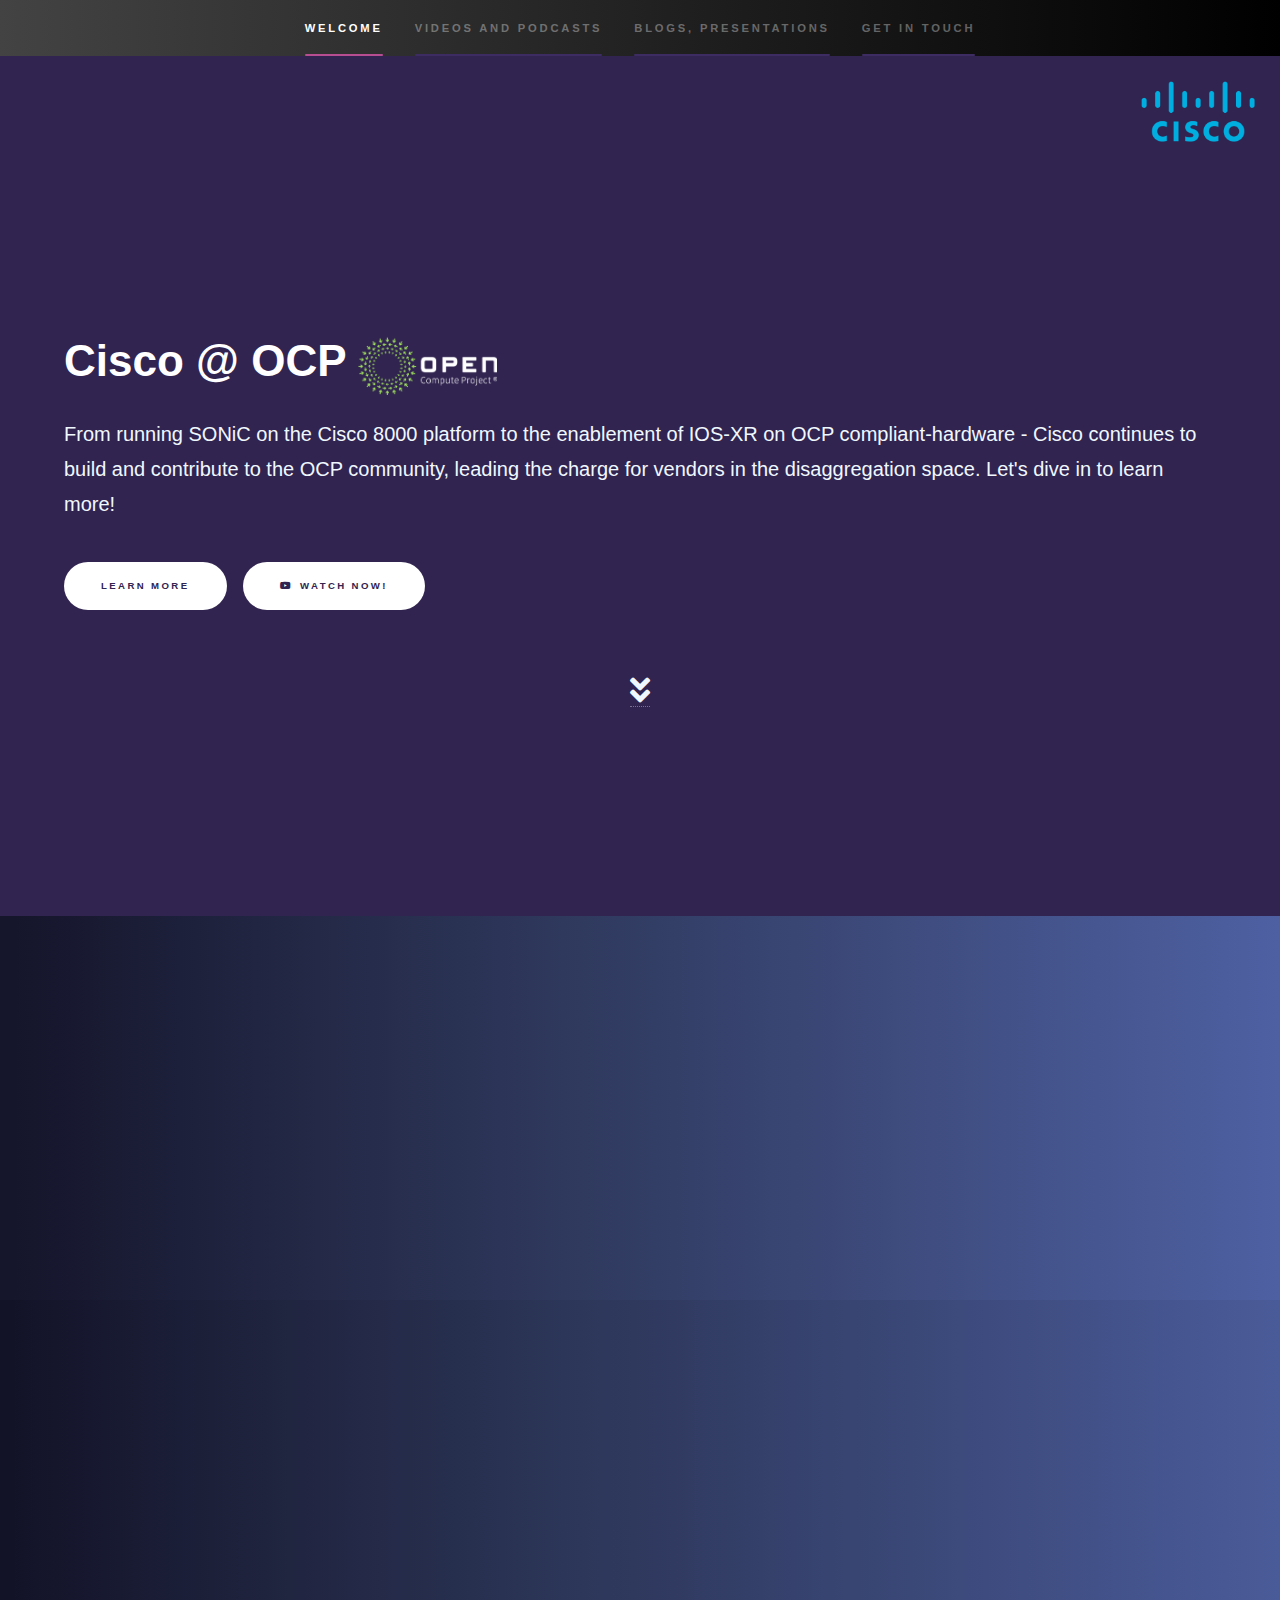
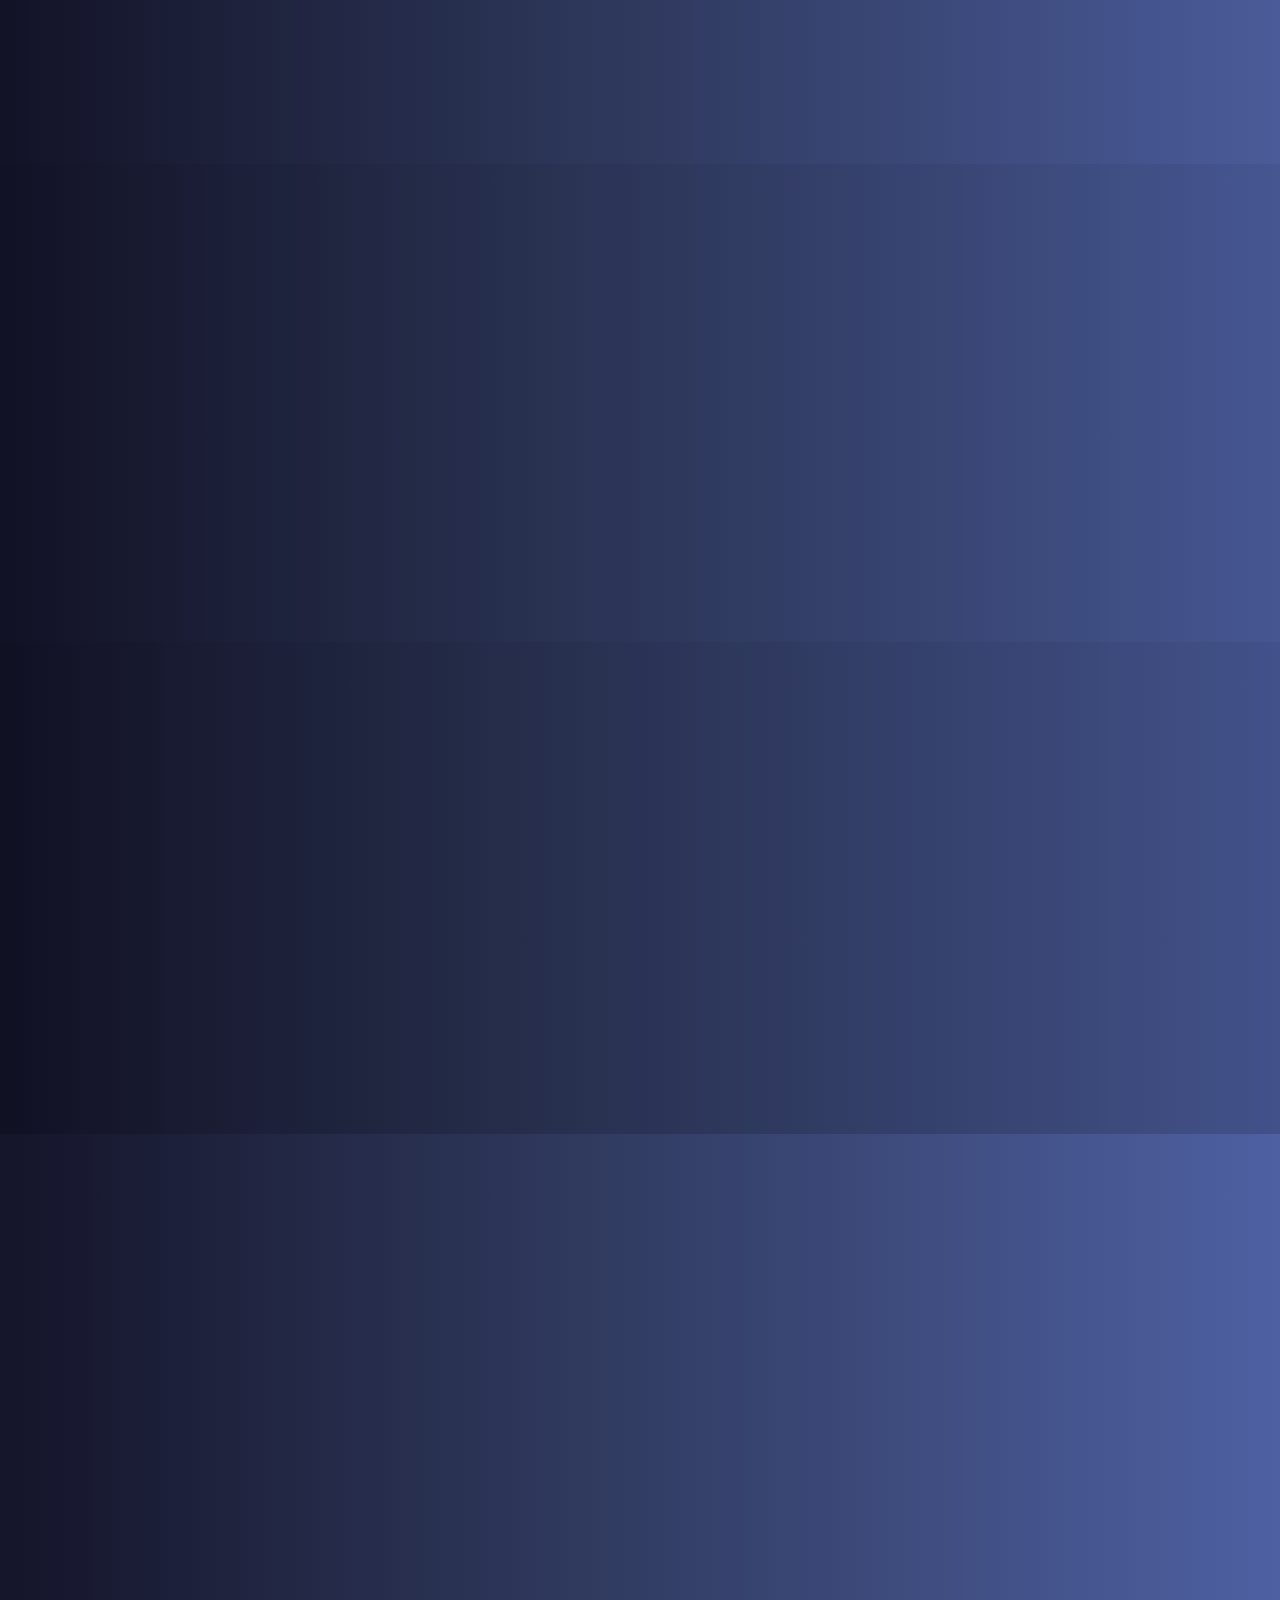
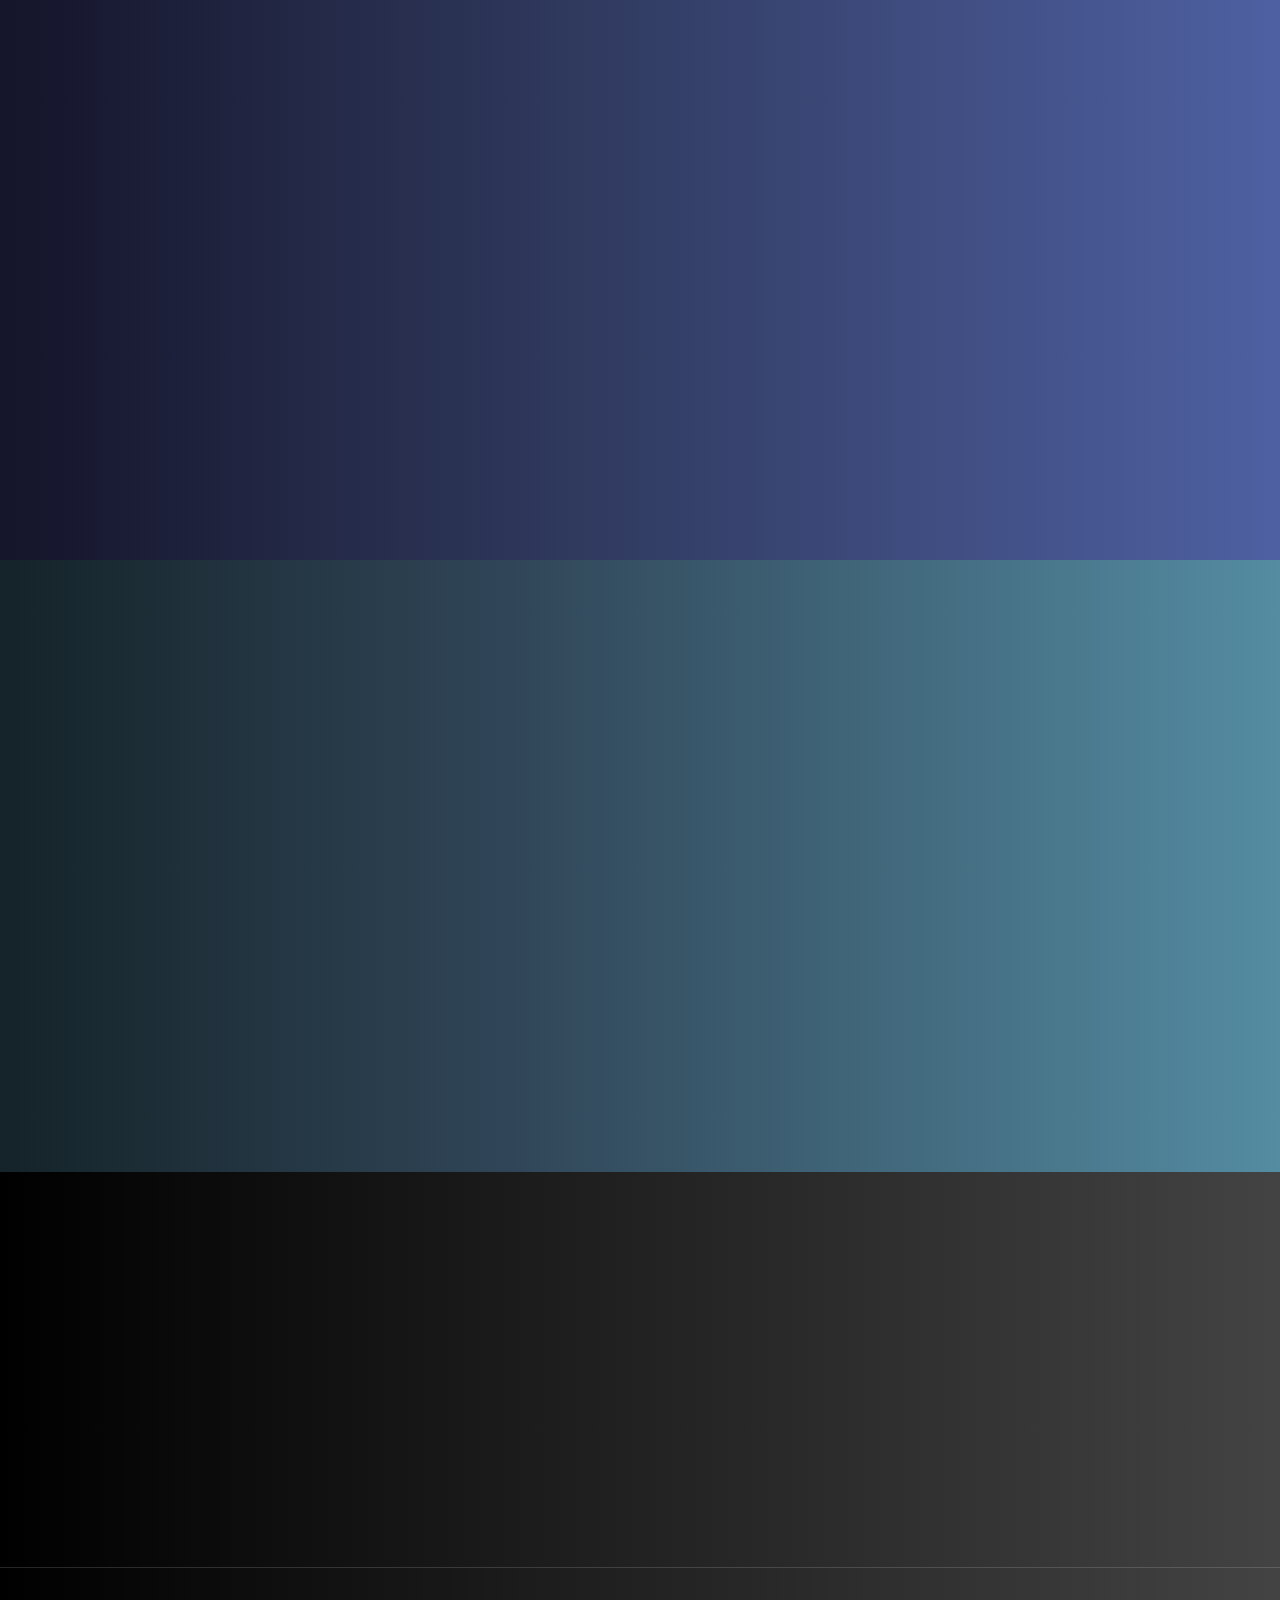
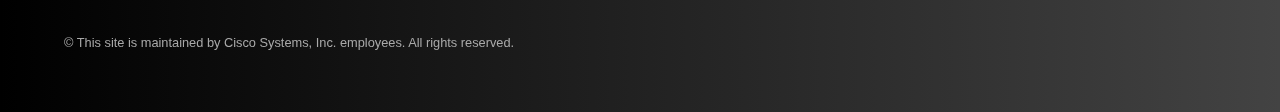
==== commit 22b162bc: "First iteration of the live website, done" ====
--- a/index.html
+++ b/index.html
@@ -34,11 +34,13 @@
                                             <div class="logo">
                                                 <img src="images/cisco_logo.png" width="10%"></img>
                                             </div>
+
 						<div class="inner">
 							<h1 id="mainh1"><span class="image-text">Cisco @ OCP </span><span class="image-span"><img style="vertical-align: middle;" src="images/ocp_logo_white.png" height="60px"/></span></h1>
 							<p> From running SONiC on the Cisco 8000 platform to the enablement of IOS-XR on OCP compliant-hardware - Cisco continues to build and contribute to the OCP community, leading the charge for vendors in the disaggregation space. Let's dive in to learn more!</p> 
 							<ul class="actions">
 								<li><a href="#one" class="button primary scrolly">Learn more</a></li>
+                                                                <li><a href="https://youtu.be/X8nyfmroabg" class="button primary scrolly icon brands fa-youtube fa-4x" target="_blank">Watch Now!</a></li>
 							</ul>
 						</div>
 
@@ -50,13 +52,41 @@
 
 
 				<!-- One -->
+
+
+
+
 					<section id="one" class="wrapper style2 spotlights">
+						 <section>
+						 	<div class="content"><div class="inner"><style>.embed-container { position: relative; padding-bottom: 56.25%; height: 0; overflow: hidden; max-width: 100%; } .embed-container iframe, .embed-container object, .embed-container embed { position: absolute; top: 0; left: 0; width: 100%; height: 100%; }</style><div class='embed-container'><iframe src='https://www.youtube.com/embed/X8nyfmroabg' frameborder='0' allowfullscreen></iframe></div></div></div>
+							<div class="content">
+								<div class="inner">
+									<h2>Disaggregating the Cisco 8000: Running SONiC on Fixed and Modular Hardware</h2>
+									<p>Take a glimpse into our disaggregation journey as we showcase OCP's SONiC software running on fixed (Cisco 8201) and Modular (Cisco 88XX) hardware. From the <a href="https://newsroom.cisco.com/press-release-content?type=webcontent&articleId=2039386" target="_blank" >Cisco launch event in December 2019 to</a> running SONiC natively on the Cisco8000, it's been quite a journey! </p>
+								</div>
+							</div>
+							
+						</section>
+
+
+					
+					    <section>
+							<div class="content">
+								<div class="inner">
+									<h2>Cisco 8000 and SONiC: Leading the charge for the Open Networking Community</h2>
+									<p>Microsoft, SONiC and the Open Compute Project (OCP) have been at the forefront of the adoption of Open Networking Technologies and best-practices. <br/><a href="https://www.linkedin.com/in/rakesh-chopra-9556366" target="_blank">Rakesh Chopra, Cisco Fellow, Engineering,</a> explains how Cisco has been working with the key players of the community, particularly Microsoft and the OCP, to enable SONiC on its fixed and modular Cisco 8000 hardware. Watch the video to learn more!</p>
+								</div>
+							</div>
+							<div class="content"><div class="inner"><style>.embed-container { position: relative; padding-bottom: 56.25%; height: 0; overflow: hidden; max-width: 100%; } .embed-container iframe, .embed-container object, .embed-container embed { position: absolute; top: 0; left: 0; width: 100%; height: 100%; }</style><div class='embed-container'><iframe src='https://www.youtube.com/embed/zeV92j2Nf80' frameborder='0' allowfullscreen></iframe></div></div></div>
+						</section>
+
+
 						<section>
 							<div class="content"><div class="inner"><style>.embed-container { position: relative; padding-bottom: 56.25%; height: 0; overflow: hidden; max-width: 100%; } .embed-container iframe, .embed-container object, .embed-container embed { position: absolute; top: 0; left: 0; width: 100%; height: 100%; }</style><div class='embed-container'><iframe src='https://www.youtube.com/embed/81xsiIkJHHo' frameborder='0' allowfullscreen></iframe></div></div></div>
 							<div class="content">
 								<div class="inner">
-									<h2>Sed ipsum dolor</h2>
-									<p>Phasellus convallis elit id ullamcorper pulvinar. Duis aliquam turpis mauris, eu ultricies erat malesuada quis. Aliquam dapibus.</p>
+									<h2>Enabling SONiC on the Cisco 8000 Platform: A Deep Dive</h2>
+									<p> What does it take to enable SONiC on a hardware platform ? How did we do it for the Cisco 8000 ? <a href="https://twitter.com/irakshat" target="_blank"><br/>Akshat Sharma</a> dives into the details - from the integration with the ASIC SDK to the plugins for the peripheral hardware such as LEDs and optics and a lot more. Includes a short demo to showcase the integration. <br/> <br/>With the capabilities of the Cisco Silicon One ASIC and the hardware root-of-trust capabilities of the Cisco8000 hardware, the disaggregation community is all set to reap the benefits of this enablement!</p>
 								</div>
 							</div>
 						</section>
@@ -65,60 +95,42 @@
 						<section>
 							<div class="content">
 								<div class="inner">
-									<h2>Feugiat consequat</h2>
-									<p>Phasellus convallis elit id ullamcorper pulvinar. Duis aliquam turpis mauris, eu ultricies erat malesuada quis. Aliquam dapibus.</p>
-								</div>
-							</div>
-							<div class="content"><div class="inner"><style>.embed-container { position: relative; padding-bottom: 56.25%; height: 0; overflow: hidden; max-width: 100%; } .embed-container iframe, .embed-container object, .embed-container embed { position: absolute; top: 0; left: 0; width: 100%; height: 100%; }</style><div class='embed-container'><iframe src='https://www.youtube.com/embed//mGsBvmPmJm8' frameborder='0' allowfullscreen></iframe></div></div></div>
+									<h2>OCP-2020 Demo (long version): SONiC on the Cisco 8000 with Docker Swarm Cluster workflows</h2>
+									<p>In this demo we set up a Leaf Spine topology with 3 Cisco 8201s, use ONIE to bring up SONiC on each device and establish leaf-leaf connectivity using eBGP sessions. <br/><br/>To make things interesting, a docker swarm cluster is running on host machines connected to the leaves to send end-to-end scaled video traffic over multiple RTSP sessions. We had fun setting it up - hope you have as much fun checking it out!</p>
+								</div>
+							</div>
+							<div class="content"><div class="inner"><style>.embed-container { position: relative; padding-bottom: 56.25%; height: 0; overflow: hidden; max-width: 100%; } .embed-container iframe, .embed-container object, .embed-container embed { position: absolute; top: 0; left: 0; width: 100%; height: 100%; }</style><div class='embed-container'><iframe src='https://www.youtube.com/embed/X1-j18FqGO8' frameborder='0' allowfullscreen></iframe></div></div></div>
 						</section>
 
 
 
 						<section>
-                                                    <div class="content"><div class="inner"><style>.embed-container { position: relative; padding-bottom: 56.25%; height: 0; overflow: hidden; max-width: 100%; } .embed-container iframe, .embed-container object, .embed-container embed { position: absolute; top: 0; left: 0; width: 100%; height: 100%; }</style><div class='embed-container' style="text-align: center;"><img src="images/podcast_xr_disagg_ocp.jpg" width="50%" /></div><div class='embed-container' style="padding-bottom: 10%;"><iframe width="320" height="30" src="https://packetpushers.net/?powerpress_embed=41316-podcast&amp;powerpress_player=mediaelement-audio" frameborder="0" scrolling="no"></iframe></div></div></div>
-							<div class="content">
-								<div class="inner">
-									<h2>Ultricies aliquam</h2>
-									<p>Phasellus convallis elit id ullamcorper pulvinar. Duis aliquam turpis mauris, eu ultricies erat malesuada quis. Aliquam dapibus.</p>
-								</div>
-							</div>
-						</section>
-
-
-					
-					    <section>
-							<div class="content">
-								<div class="inner">
-									<h2>Feugiat consequat</h2>
-									<p>Phasellus convallis elit id ullamcorper pulvinar. Duis aliquam turpis mauris, eu ultricies erat malesuada quis. Aliquam dapibus.</p>
-								</div>
-							</div>
-							<div class="content"><div class="inner"><style>.embed-container { position: relative; padding-bottom: 56.25%; height: 0; overflow: hidden; max-width: 100%; } .embed-container iframe, .embed-container object, .embed-container embed { position: absolute; top: 0; left: 0; width: 100%; height: 100%; }</style><div class='embed-container'><iframe src='https://www.youtube.com/embed/zeV92j2Nf80' frameborder='0' allowfullscreen></iframe></div></div></div>
-						</section>
+                            <div class="content"><div class="inner"><style>.embed-container { position: relative; padding-bottom: 56.25%; height: 0; overflow: hidden; max-width: 100%; } .embed-container iframe, .embed-container object, .embed-container embed { position: absolute; top: 0; left: 0; width: 100%; height: 100%; }</style><div class='embed-container' style="text-align: center;"><a href="https://packetpushers.net/podcast/pq-151-cisco-art-disaggregation-ios-xr-sponsored/" target="_blank"><img src="images/podcast_xr_disagg_ocp.jpg" width="50%" /></a></div><div class='embed-container' style="padding-bottom: 10%;"><iframe width="320" height="30" src="https://packetpushers.net/?powerpress_embed=41316-podcast&amp;powerpress_player=mediaelement-audio" frameborder="0" scrolling="no"></iframe></div></div></div>
+							<div class="content">
+								<div class="inner">
+									<h2>Packet Pushers Podcast: Cisco And The Art Of Disaggregation With IOS-XR </h2>
+									<p>On this podcast, we get nerdy about disaggregation - tne art of mixing and matching software from one vendor and hardware from another. <br/<r/>Bhavna Prasad, Product Manager at Cisco; and Akshat Sharma, Technical Marketing Engineer for Cisco’s Service Provider BU join the podcast to discuss the different kinds or degrees of disaggregation, and then drill into specifics around IOS-XR and how it was enabled on a curated list of OCP hardware.<br/>We also look at the programmatic capabilities and interfaces of IOS-XR, what hardware it’s available on, use cases, and more..</p>
+								</div>
+							</div>
+						</section>
+
+
 
 
 
                         <section>
-                                 <div class="content"><div class="inner"><style>.embed-container { position: relative; padding-bottom: 56.25%; height: 0; overflow: hidden; max-width: 100%; } .embed-container iframe, .embed-container object, .embed-container embed { position: absolute; top: 0; left: 0; width: 100%; height: 100%; }</style><div class='embed-container'><iframe src='https://www.youtube.com/embed/qF3A1coJsvY' frameborder='0' allowfullscreen></iframe></div></div></div>
 
                                  <div class="content">
                                         <div class="inner">
-                                           <h2>Feugiat consequat</h2>
-                                                <p>Phasellus convallis elit id ullamcorper pulvinar. Duis aliquam turpis mauris, eu ultricies erat malesuada quis. Aliquam dapibus.</p>
+                                           <h2>Enabling IOS-XR on Third-Party Network Hardware</h2>
+                                                <p>In March, 2018 - we announced the enablement of Cisco'S IOS-XR operating system on a curated set of OCP-ACCEPTED&trade; and OCP-INSPIRED&trade; hardware. <a href="https://twitter.com/irakshat" target="_blank"><br/>Akshat Sharma</a> breaks down a typical network stack and explains the points of integration between network hardware and the network operating system. <br/><br/>Learn how IOS-XR with its various abstraction layers makes the integration process seamless. Includes a demo booting up IOS-XR on an Edgecore AS7816-64X platform. </p>
                                         </div>
                                 </div>
+                                 <div class="content"><div class="inner"><style>.embed-container { position: relative; padding-bottom: 56.25%; height: 0; overflow: hidden; max-width: 100%; } .embed-container iframe, .embed-container object, .embed-container embed { position: absolute; top: 0; left: 0; width: 100%; height: 100%; }</style><div class='embed-container'><iframe src='https://www.youtube.com/embed/qF3A1coJsvY' frameborder='0' allowfullscreen></iframe></div></div></div>
+
                         </section>
 
 
-					    <section>
-							<div class="content">
-								<div class="inner">
-									<h2>Feugiat consequat</h2>
-									<p>Phasellus convallis elit id ullamcorper pulvinar. Duis aliquam turpis mauris, eu ultricies erat malesuada quis. Aliquam dapibus.</p>
-								</div>
-							</div>
-							<div class="content"><div class="inner"><style>.embed-container { position: relative; padding-bottom: 56.25%; height: 0; overflow: hidden; max-width: 100%; } .embed-container iframe, .embed-container object, .embed-container embed { position: absolute; top: 0; left: 0; width: 100%; height: 100%; }</style><div class='embed-container'><iframe src='https://www.youtube.com/embed/2QKUKsP6Fwo' frameborder='0' allowfullscreen></iframe></div></div></div>
-						</section>
 
 
 					</section>
@@ -127,39 +139,22 @@
 				<!-- Two -->
 					<section id="two" class="wrapper style3 fade-up">
 						<div class="inner">
-							<h2>What we do</h2>
-							<p>Phasellus convallis elit id ullamcorper pulvinar. Duis aliquam turpis mauris, eu ultricies erat malesuada quis. Aliquam dapibus, lacus eget hendrerit bibendum, urna est aliquam sem, sit amet imperdiet est velit quis lorem.</p>
+							<h2>More Content to get you started</h2>
+							<p>Some presentations, blogs and articles showcasing Cisco's involvement with the Open Networking Community from various OCP and Open Networking Events, curated for your benefit: </p>
 							<div class="features">
 								<section>
-									<span class="icon solid major fa-code"></span>
-									<h3>Lorem ipsum amet</h3>
-									<p>Phasellus convallis elit id ullam corper amet et pulvinar. Duis aliquam turpis mauris, sed ultricies erat dapibus.</p>
+									<a href="docs/OCP-2020-SONiC-on-Cisco-8000.pdf" target="_blank"><span class="icon solid major fas fa-file-pdf"></span></a>
+									<h3><a href="docs/OCP-2020-SONiC-on-Cisco-8000.pdf" target="_blank">SONiC on Cisco 8000</a></h3>
+									<h4>OCP Global Summit, 2020</h4>
+									<p><a href="https://www.linkedin.com/in/praveen-bhagwatula">Praveen Bhagwatula, Cisco Fellow, Engineering</a> explains how SONiC was enabled on the Cisco 8000 - making it the first "native" enablement of SONiC on a modular chassis.</p>
 								</section>
 								<section>
-									<span class="icon solid major fa-lock"></span>
-									<h3>Aliquam sed nullam</h3>
-									<p>Phasellus convallis elit id ullam corper amet et pulvinar. Duis aliquam turpis mauris, sed ultricies erat dapibus.</p>
+									<a href="https://xrdocs.io/cloud-scale-networking/blogs/2018-03-08-enabling-ios-xr-on-third-party-network-hardware/" target="_blank"><span class="icon solid major fas fa-blog"></span></a>
+									<h3><a href="https://xrdocs.io/cloud-scale-networking/blogs/2018-03-08-enabling-ios-xr-on-third-party-network-hardware/" target="_blank">Enabling IOS-XR on Third-Party Network Hardware</a></h3>
+									<h4>Blog, xrdocs.io</h4>
+									<p>In this xrdocs blog, <a href="https://twitter.com/irakshat" target="_blank">Akshat Sharma, TME, Cisco</a> breaks down all the steps it takes to disaggregate a network operating system on whitebox hardware and recounts how IOS-XR was enabled on selectd OCP-ACCEPTED&trade; hardware</p>
 								</section>
-								<section>
-									<span class="icon solid major fa-cog"></span>
-									<h3>Sed erat ullam corper</h3>
-									<p>Phasellus convallis elit id ullam corper amet et pulvinar. Duis aliquam turpis mauris, sed ultricies erat dapibus.</p>
-								</section>
-								<section>
-									<span class="icon solid major fa-desktop"></span>
-									<h3>Veroeros quis lorem</h3>
-									<p>Phasellus convallis elit id ullam corper amet et pulvinar. Duis aliquam turpis mauris, sed ultricies erat dapibus.</p>
-								</section>
-								<section>
-									<span class="icon solid major fa-link"></span>
-									<h3>Urna quis bibendum</h3>
-									<p>Phasellus convallis elit id ullam corper amet et pulvinar. Duis aliquam turpis mauris, sed ultricies erat dapibus.</p>
-								</section>
-								<section>
-									<span class="icon major fa-gem"></span>
-									<h3>Aliquam urna dapibus</h3>
-									<p>Phasellus convallis elit id ullam corper amet et pulvinar. Duis aliquam turpis mauris, sed ultricies erat dapibus.</p>
-								</section>
+
 							</div>
 						</div>
 					</section>
@@ -174,14 +169,14 @@
 									<ul class="contact">
 										<li>
 											<h3>Email</h3>
-											<a href="ocpsp@cisco.com">ocpsp@cisco.com</a>
+											<a href="mailto:ocpsp-external@cisco.com">ocpsp-external@cisco.com</a>
 										</li>
 										<li>
 											<h3>Social</h3>
 											<ul class="icons">
-												<li><a href="https://twitter.com/xrdocs" class="icon brands fa-twitter"><span class="label">Twitter</span></a></li>
-												<li><a href="https://github.com/xrdocs" class="icon brands fa-github"><span class="label">GitHub</span></a></li>
-                                                                                                <li><a href="https://www.youtube.com/channel/UCPx8VPQRADTH0CAccqoe-9A/videos" class="icon brands fa-youtube"><span class="label">Youtube</span></a></li>
+												<li><a href="https://twitter.com/xrdocs" class="icon brands fa-twitter" target="_blank" ><span class="label">Twitter</span></a></li>
+												<li><a href="https://github.com/xrdocs" class="icon brands fa-github" target="_blank" ><span class="label">GitHub</span></a></li>
+                                                                                                <li><a href="https://www.youtube.com/channel/UCPx8VPQRADTH0CAccqoe-9A/videos" class="icon brands fa-youtube" target="_blank" ><span class="label">Youtube</span></a></li>
 											</ul>
 										</li>
 									</ul>
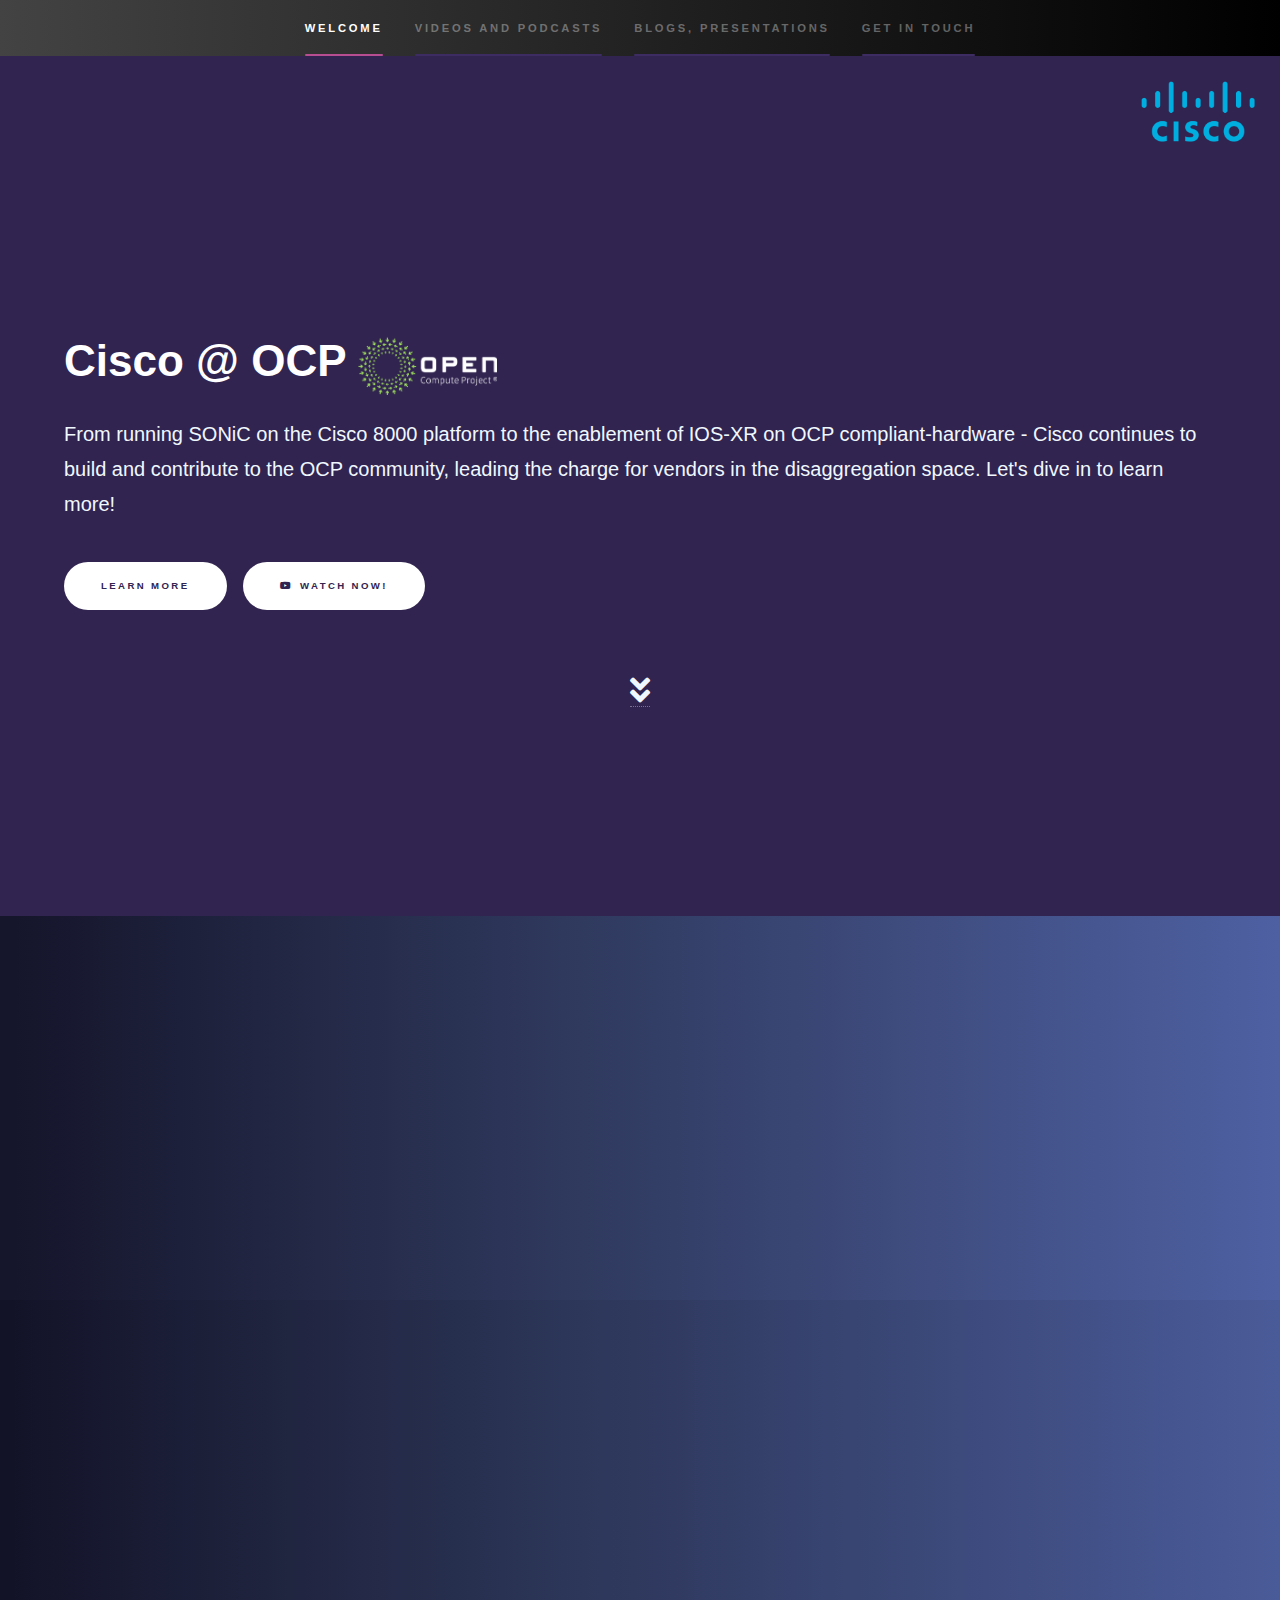
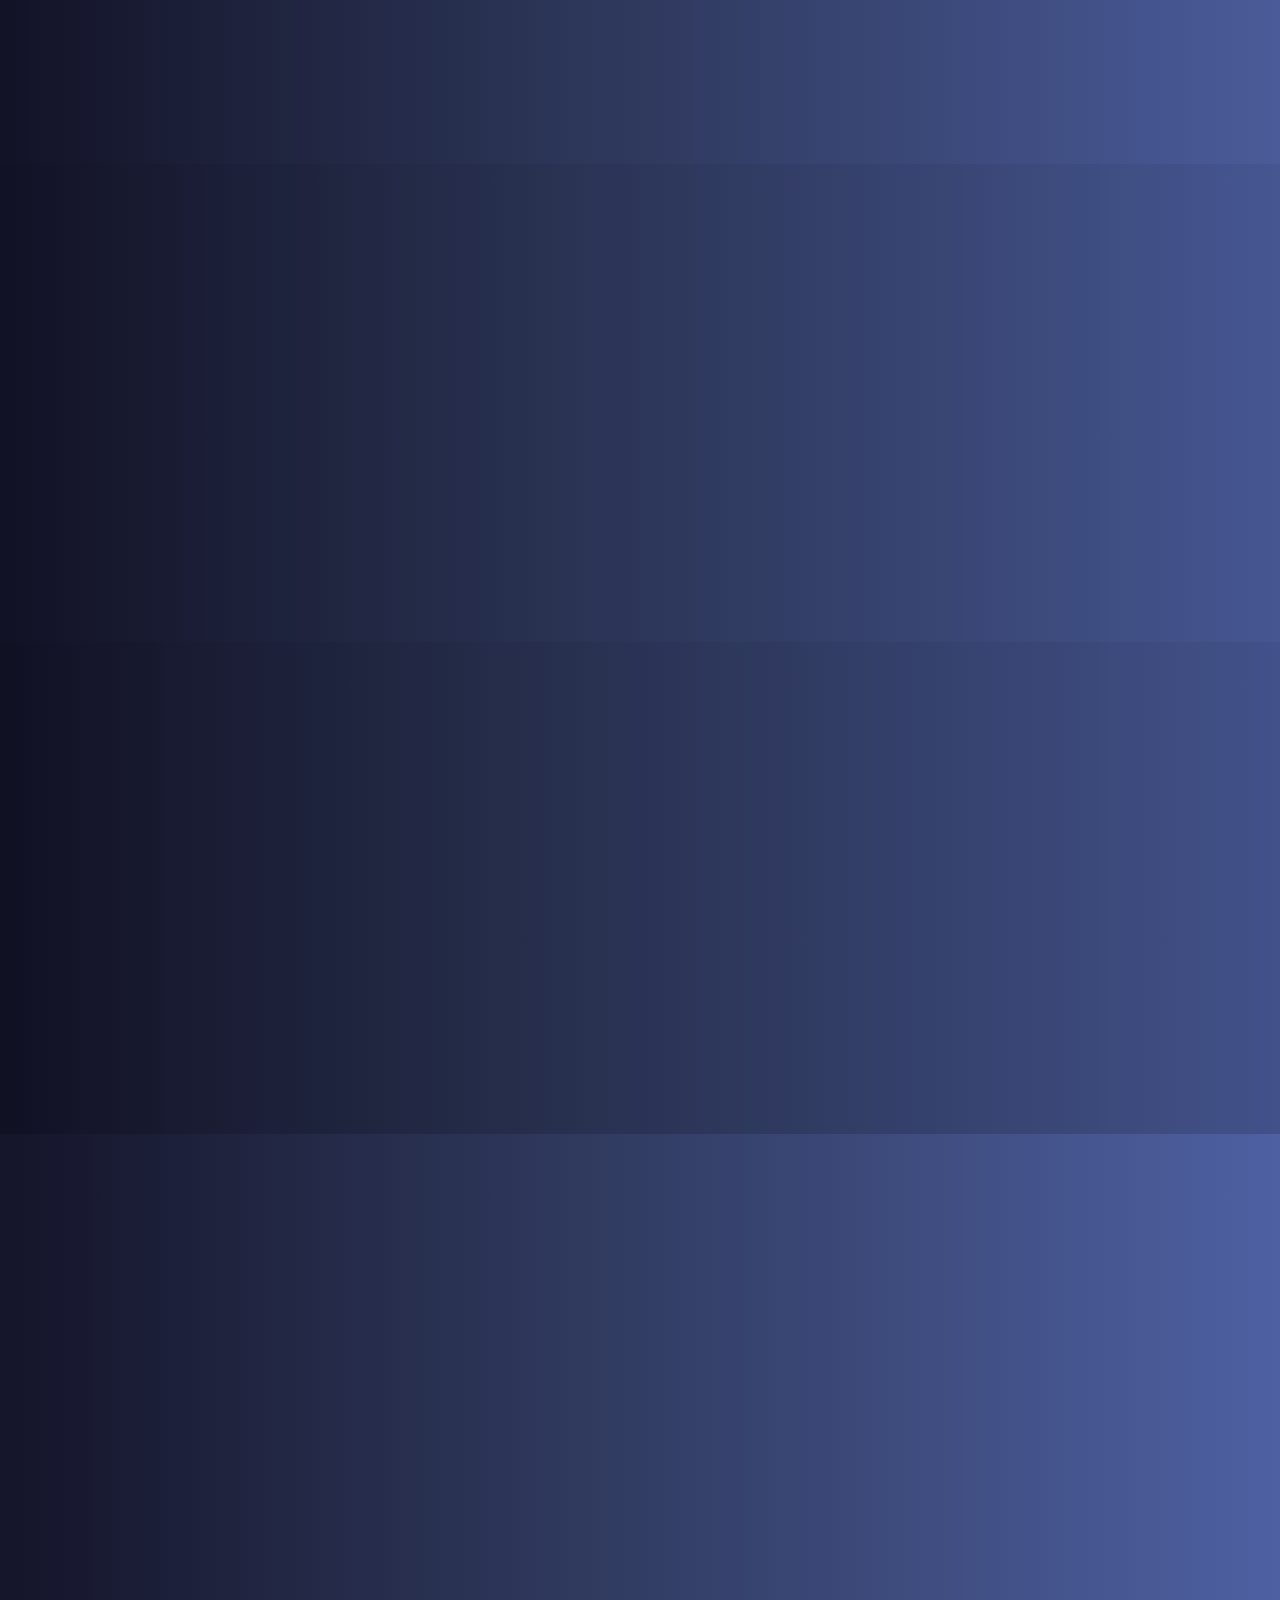
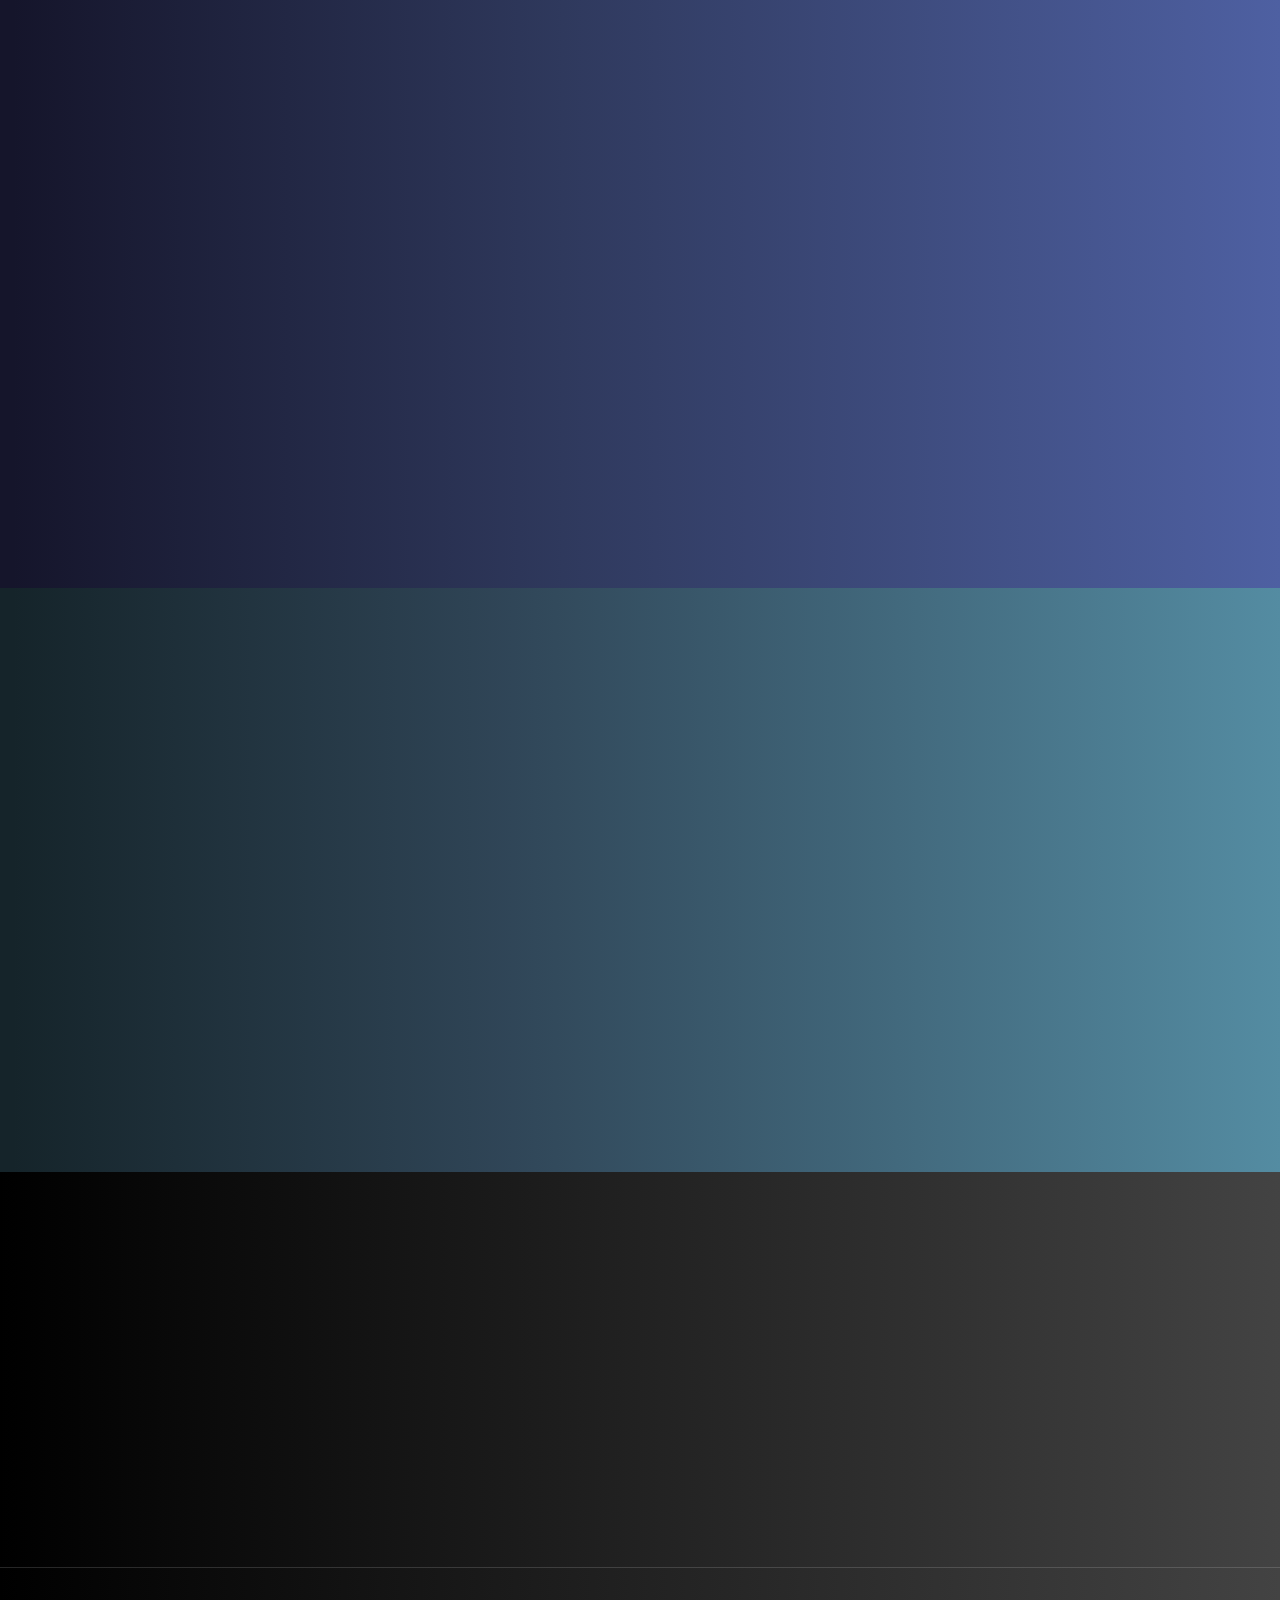
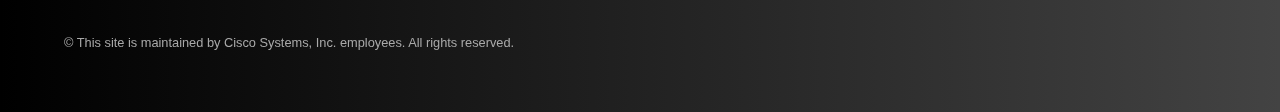
==== commit 5b2d2854: "Fixed some typos" ====
--- a/index.html
+++ b/index.html
@@ -109,7 +109,7 @@
 							<div class="content">
 								<div class="inner">
 									<h2>Packet Pushers Podcast: Cisco And The Art Of Disaggregation With IOS-XR </h2>
-									<p>On this podcast, we get nerdy about disaggregation - tne art of mixing and matching software from one vendor and hardware from another. <br/<r/>Bhavna Prasad, Product Manager at Cisco; and Akshat Sharma, Technical Marketing Engineer for Cisco’s Service Provider BU join the podcast to discuss the different kinds or degrees of disaggregation, and then drill into specifics around IOS-XR and how it was enabled on a curated list of OCP hardware.<br/>We also look at the programmatic capabilities and interfaces of IOS-XR, what hardware it’s available on, use cases, and more..</p>
+									<p>On this podcast, we get nerdy about disaggregation - the art of mixing and matching software from one vendor and hardware from another. <br/><br/>Bhavna Prasad, Product Manager at Cisco; and Akshat Sharma, Technical Marketing Engineer for Cisco’s Service Provider BU join the podcast to discuss the different kinds or degrees of disaggregation, and then drill into specifics around IOS-XR and how it was enabled on a curated list of OCP hardware.<br/>We also look at the programmatic capabilities and interfaces of IOS-XR, what hardware it’s available on, use cases, and more..</p>
 								</div>
 							</div>
 						</section>
@@ -123,7 +123,7 @@
                                  <div class="content">
                                         <div class="inner">
                                            <h2>Enabling IOS-XR on Third-Party Network Hardware</h2>
-                                                <p>In March, 2018 - we announced the enablement of Cisco'S IOS-XR operating system on a curated set of OCP-ACCEPTED&trade; and OCP-INSPIRED&trade; hardware. <a href="https://twitter.com/irakshat" target="_blank"><br/>Akshat Sharma</a> breaks down a typical network stack and explains the points of integration between network hardware and the network operating system. <br/><br/>Learn how IOS-XR with its various abstraction layers makes the integration process seamless. Includes a demo booting up IOS-XR on an Edgecore AS7816-64X platform. </p>
+                                                <p>In March, 2018 - we announced the enablement of Cisco's IOS-XR operating system on a curated set of OCP-ACCEPTED&trade; and OCP-INSPIRED&trade; hardware. <a href="https://twitter.com/irakshat" target="_blank"><br/>Akshat Sharma</a> breaks down a typical network stack and explains the points of integration between network hardware and the network operating system. <br/><br/>Learn how IOS-XR with its various abstraction layers makes the integration process seamless. Includes a demo booting up IOS-XR on an Edgecore AS7816-64X platform. </p>
                                         </div>
                                 </div>
                                  <div class="content"><div class="inner"><style>.embed-container { position: relative; padding-bottom: 56.25%; height: 0; overflow: hidden; max-width: 100%; } .embed-container iframe, .embed-container object, .embed-container embed { position: absolute; top: 0; left: 0; width: 100%; height: 100%; }</style><div class='embed-container'><iframe src='https://www.youtube.com/embed/qF3A1coJsvY' frameborder='0' allowfullscreen></iframe></div></div></div>
@@ -140,7 +140,7 @@
 					<section id="two" class="wrapper style3 fade-up">
 						<div class="inner">
 							<h2>More Content to get you started</h2>
-							<p>Some presentations, blogs and articles showcasing Cisco's involvement with the Open Networking Community from various OCP and Open Networking Events, curated for your benefit: </p>
+							<p>Some presentations, blogs and articles showcasing Cisco's involvement with OCP and the open-networking community, curated for your benefit: </p>
 							<div class="features">
 								<section>
 									<a href="docs/OCP-2020-SONiC-on-Cisco-8000.pdf" target="_blank"><span class="icon solid major fas fa-file-pdf"></span></a>
@@ -152,7 +152,7 @@
 									<a href="https://xrdocs.io/cloud-scale-networking/blogs/2018-03-08-enabling-ios-xr-on-third-party-network-hardware/" target="_blank"><span class="icon solid major fas fa-blog"></span></a>
 									<h3><a href="https://xrdocs.io/cloud-scale-networking/blogs/2018-03-08-enabling-ios-xr-on-third-party-network-hardware/" target="_blank">Enabling IOS-XR on Third-Party Network Hardware</a></h3>
 									<h4>Blog, xrdocs.io</h4>
-									<p>In this xrdocs blog, <a href="https://twitter.com/irakshat" target="_blank">Akshat Sharma, TME, Cisco</a> breaks down all the steps it takes to disaggregate a network operating system on whitebox hardware and recounts how IOS-XR was enabled on selectd OCP-ACCEPTED&trade; hardware</p>
+									<p>In this xrdocs blog, <a href="https://twitter.com/irakshat" target="_blank">Akshat Sharma, TME, Cisco</a> breaks down all the steps it takes to disaggregate a network operating system on whitebox hardware and recounts how IOS-XR was enabled on selected OCP-ACCEPTED&trade; hardware</p>
 								</section>
 
 							</div>
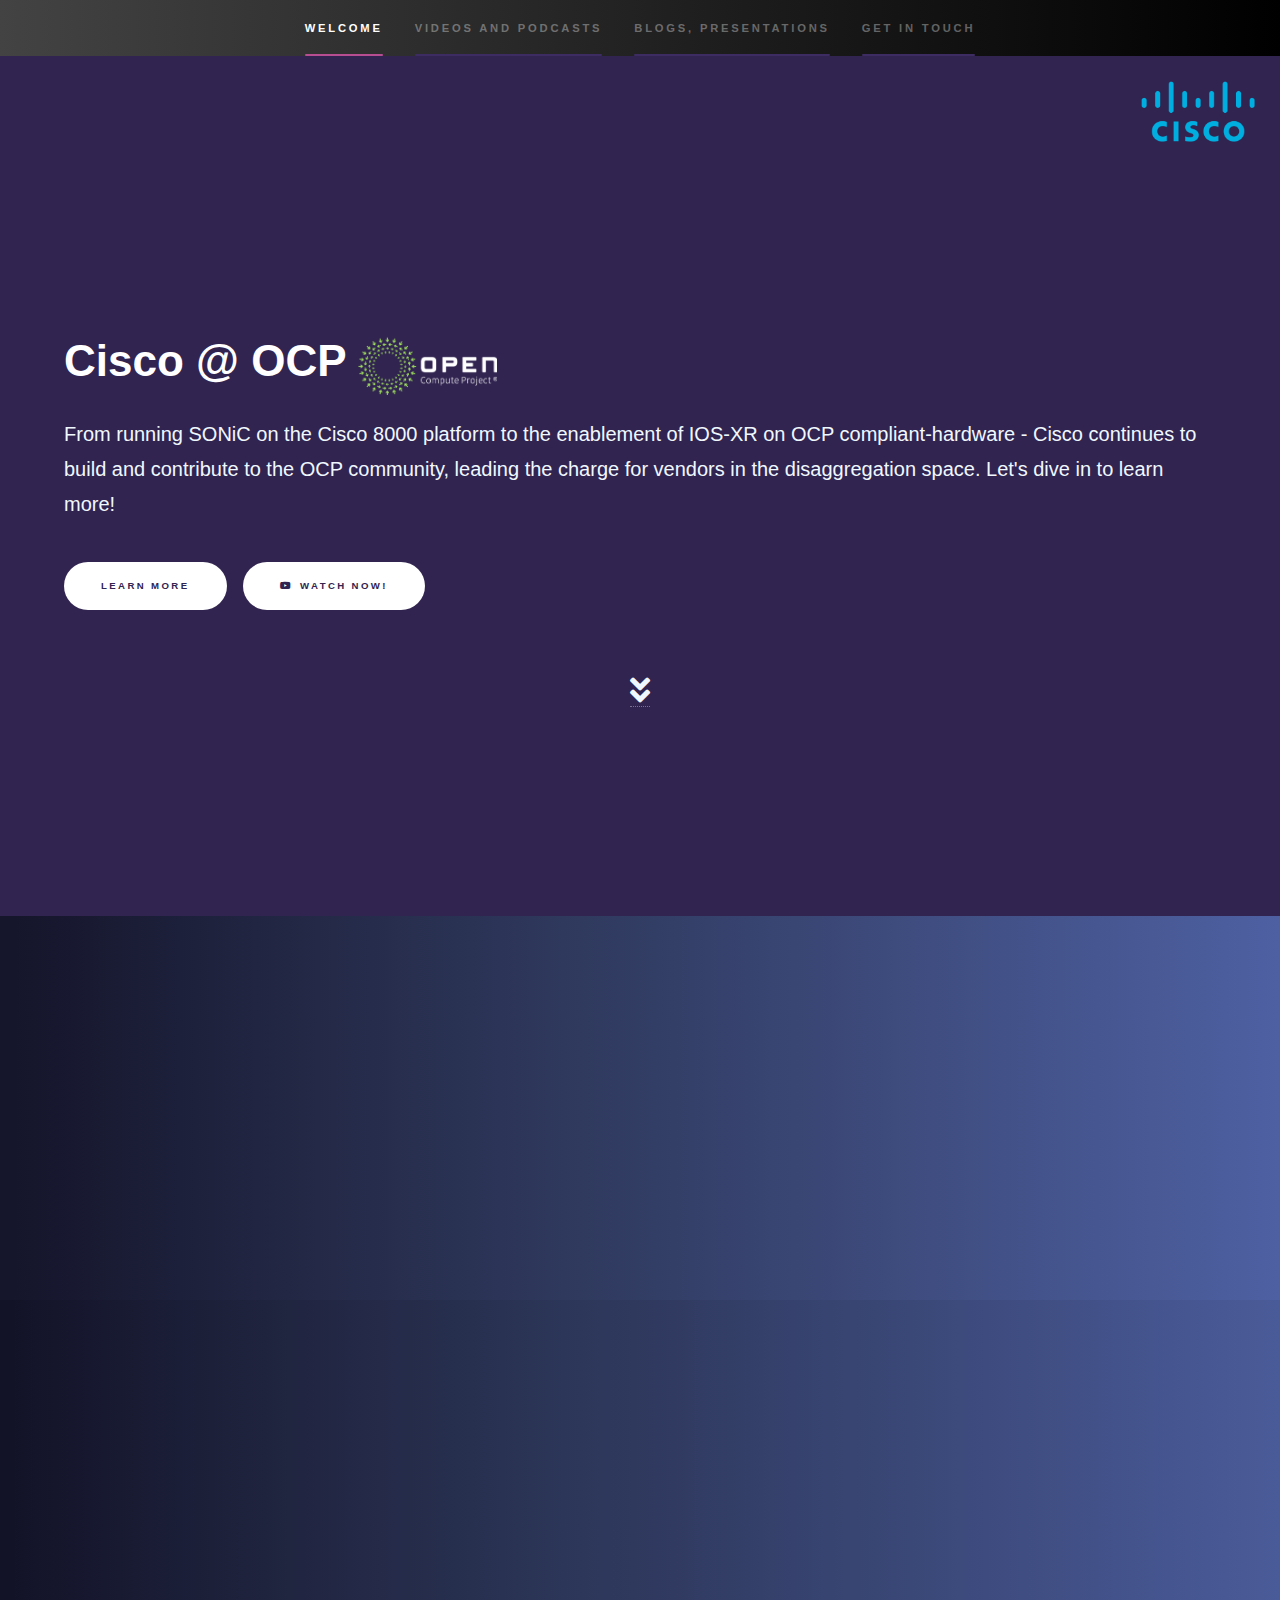
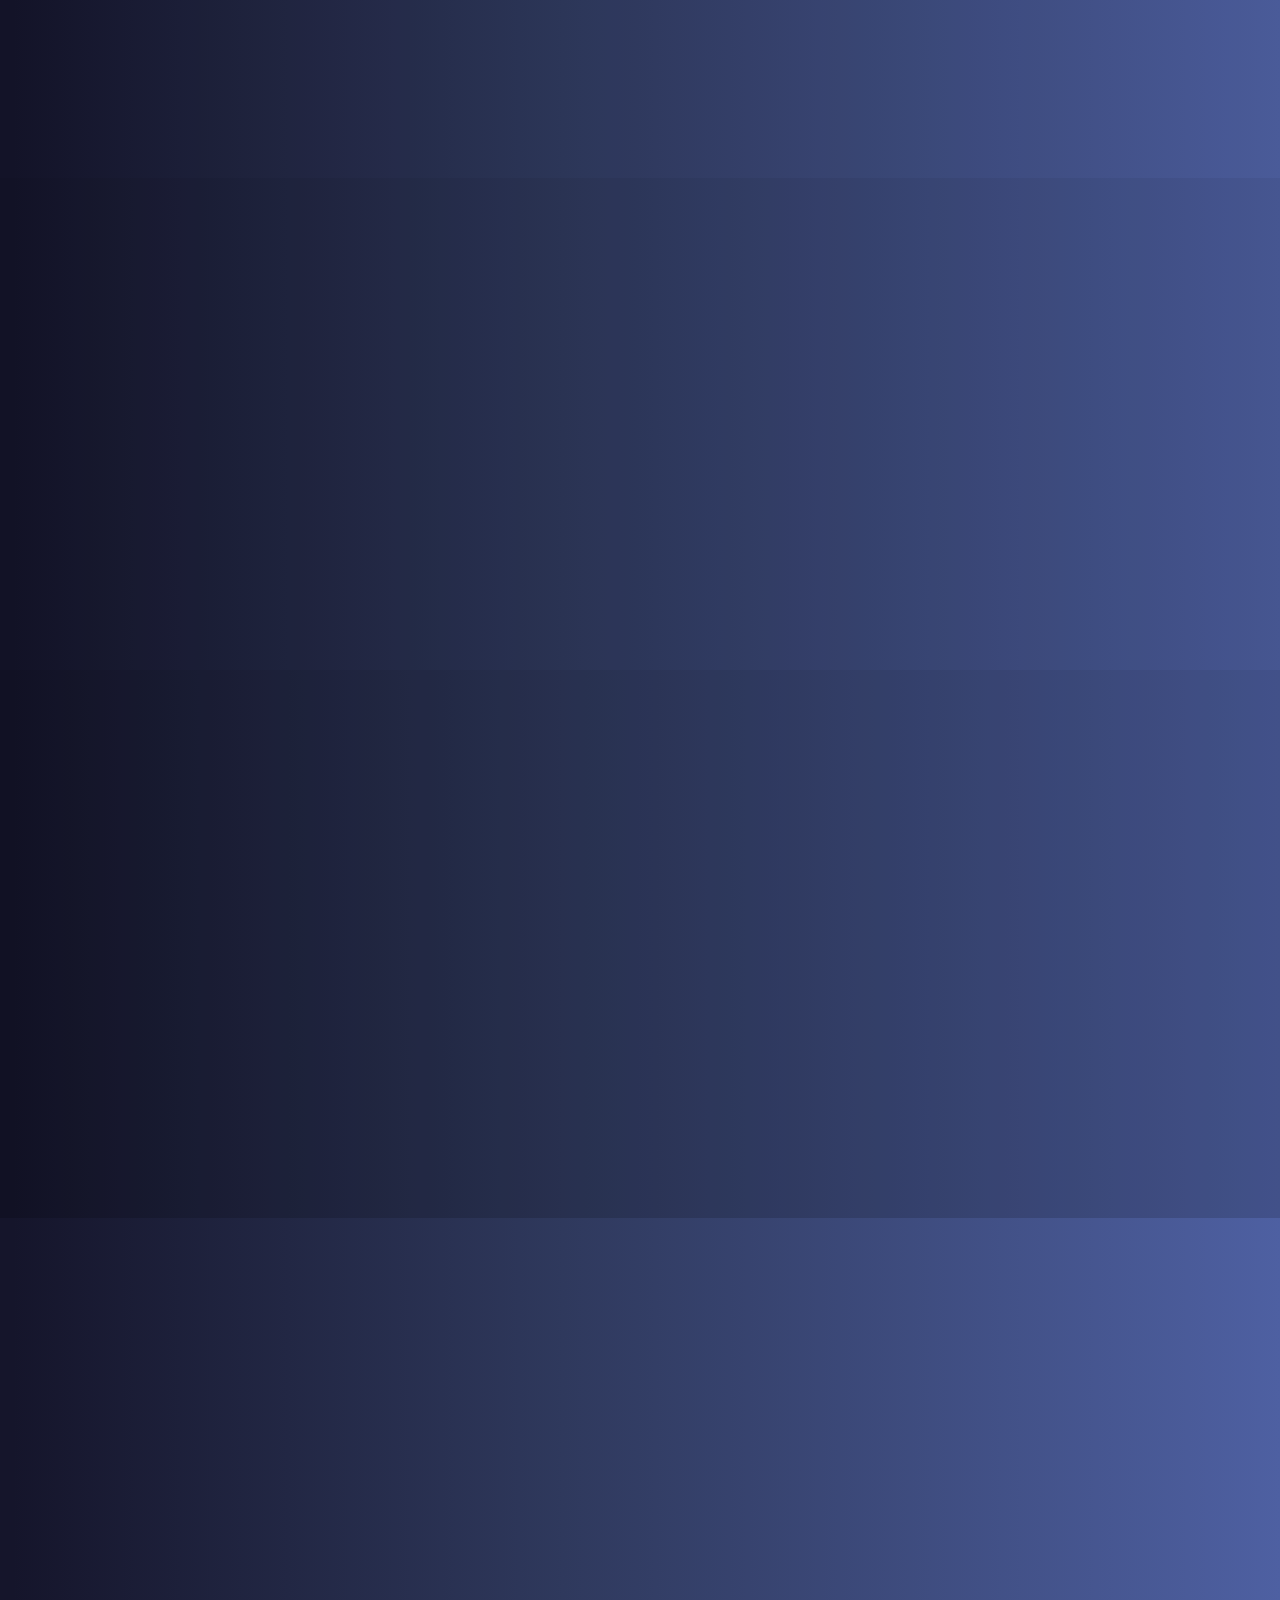
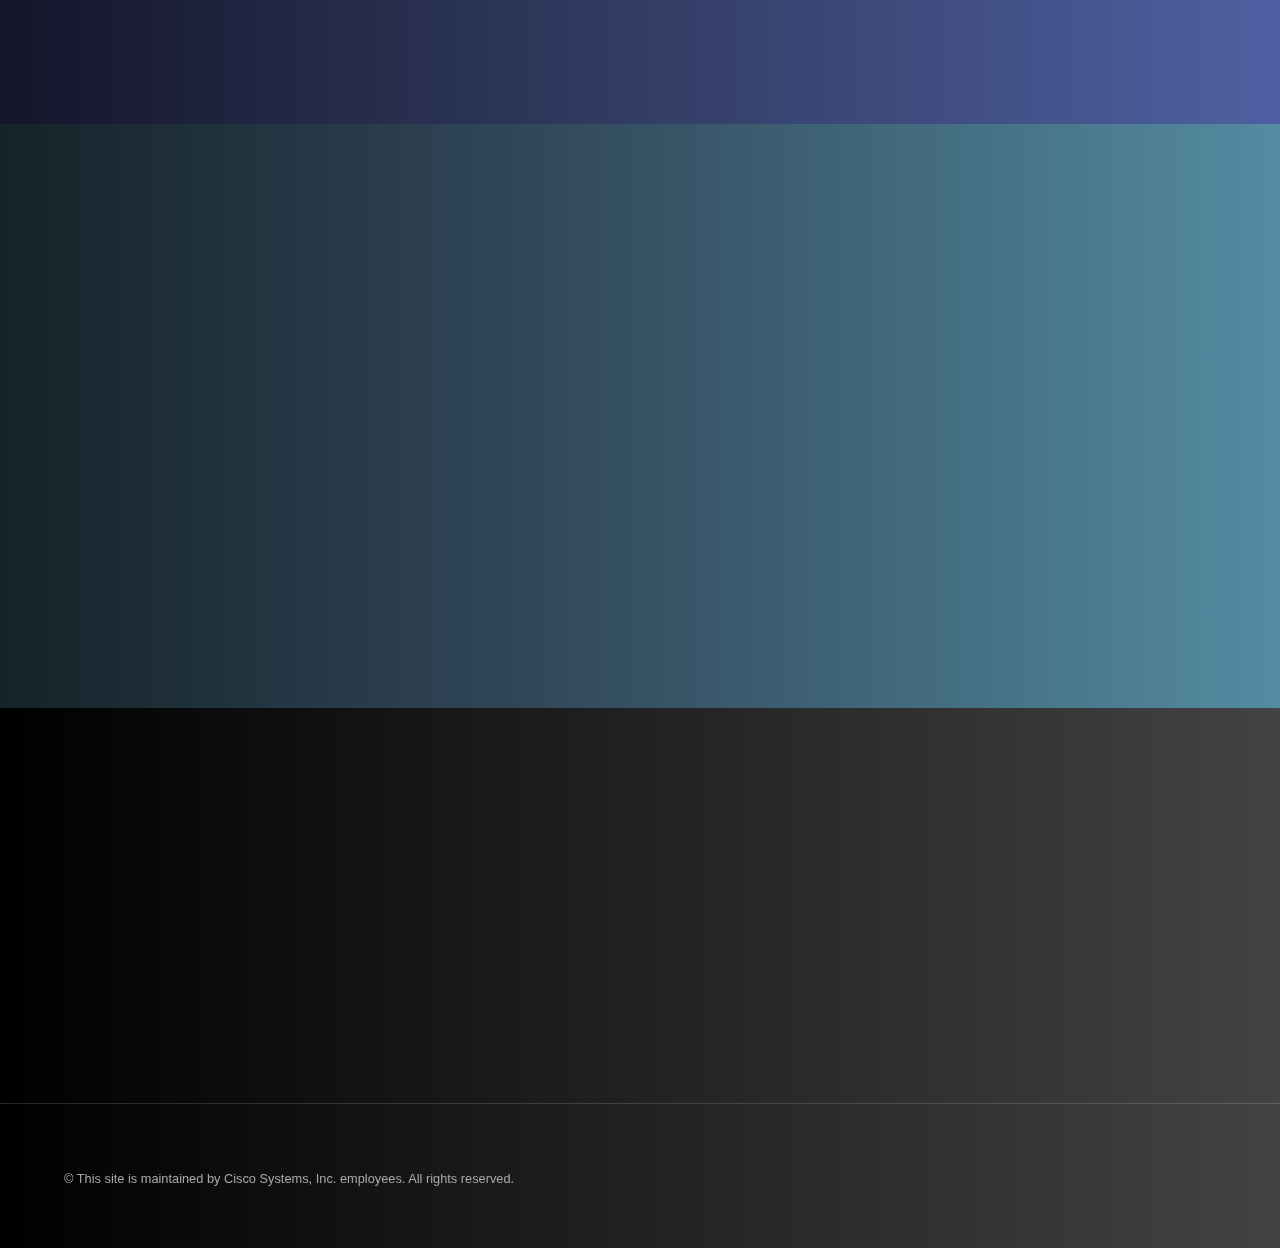
==== commit fa7d3096: "Removed leading charge for now" ====
--- a/index.html
+++ b/index.html
@@ -70,25 +70,25 @@
 
 
 					
-					    <section>
+					   <!-- <section>
 							<div class="content">
 								<div class="inner">
 									<h2>Cisco 8000 and SONiC: Leading the charge for the Open Networking Community</h2>
 									<p>Microsoft, SONiC and the Open Compute Project (OCP) have been at the forefront of the adoption of Open Networking Technologies and best-practices. <br/><a href="https://www.linkedin.com/in/rakesh-chopra-9556366" target="_blank">Rakesh Chopra, Cisco Fellow, Engineering,</a> explains how Cisco has been working with the key players of the community, particularly Microsoft and the OCP, to enable SONiC on its fixed and modular Cisco 8000 hardware. Watch the video to learn more!</p>
 								</div>
 							</div>
-							<div class="content"><div class="inner"><style>.embed-container { position: relative; padding-bottom: 56.25%; height: 0; overflow: hidden; max-width: 100%; } .embed-container iframe, .embed-container object, .embed-container embed { position: absolute; top: 0; left: 0; width: 100%; height: 100%; }</style><div class='embed-container'><iframe src='https://www.youtube.com/embed/zeV92j2Nf80' frameborder='0' allowfullscreen></iframe></div></div></div>
-						</section>
+							<div class="content"><div class="inner"><style>.embed-container { position: relative; padding-bottom: 56.25%; height: 0; overflow: hidden; max-width: 100%; } .embed-container iframe, .embed-container object, .embed-container embed { position: absolute; top: 0; left: 0; width: 100%; height: 100%; }</style><div class='embed-container'><iframe src='https://www.youtube.com/embed/zeV92j2Nf80' frameborder='0' allowfullscreen></iframe></div></div></div> 
+						</section> -->
 
 
 						<section>
-							<div class="content"><div class="inner"><style>.embed-container { position: relative; padding-bottom: 56.25%; height: 0; overflow: hidden; max-width: 100%; } .embed-container iframe, .embed-container object, .embed-container embed { position: absolute; top: 0; left: 0; width: 100%; height: 100%; }</style><div class='embed-container'><iframe src='https://www.youtube.com/embed/81xsiIkJHHo' frameborder='0' allowfullscreen></iframe></div></div></div>
 							<div class="content">
 								<div class="inner">
 									<h2>Enabling SONiC on the Cisco 8000 Platform: A Deep Dive</h2>
 									<p> What does it take to enable SONiC on a hardware platform ? How did we do it for the Cisco 8000 ? <a href="https://twitter.com/irakshat" target="_blank"><br/>Akshat Sharma</a> dives into the details - from the integration with the ASIC SDK to the plugins for the peripheral hardware such as LEDs and optics and a lot more. Includes a short demo to showcase the integration. <br/> <br/>With the capabilities of the Cisco Silicon One ASIC and the hardware root-of-trust capabilities of the Cisco8000 hardware, the disaggregation community is all set to reap the benefits of this enablement!</p>
 								</div>
 							</div>
+							<div class="content"><div class="inner"><style>.embed-container { position: relative; padding-bottom: 56.25%; height: 0; overflow: hidden; max-width: 100%; } .embed-container iframe, .embed-container object, .embed-container embed { position: absolute; top: 0; left: 0; width: 100%; height: 100%; }</style><div class='embed-container'><iframe src='https://www.youtube.com/embed/81xsiIkJHHo' frameborder='0' allowfullscreen></iframe></div></div></div>
 						</section>
 
 
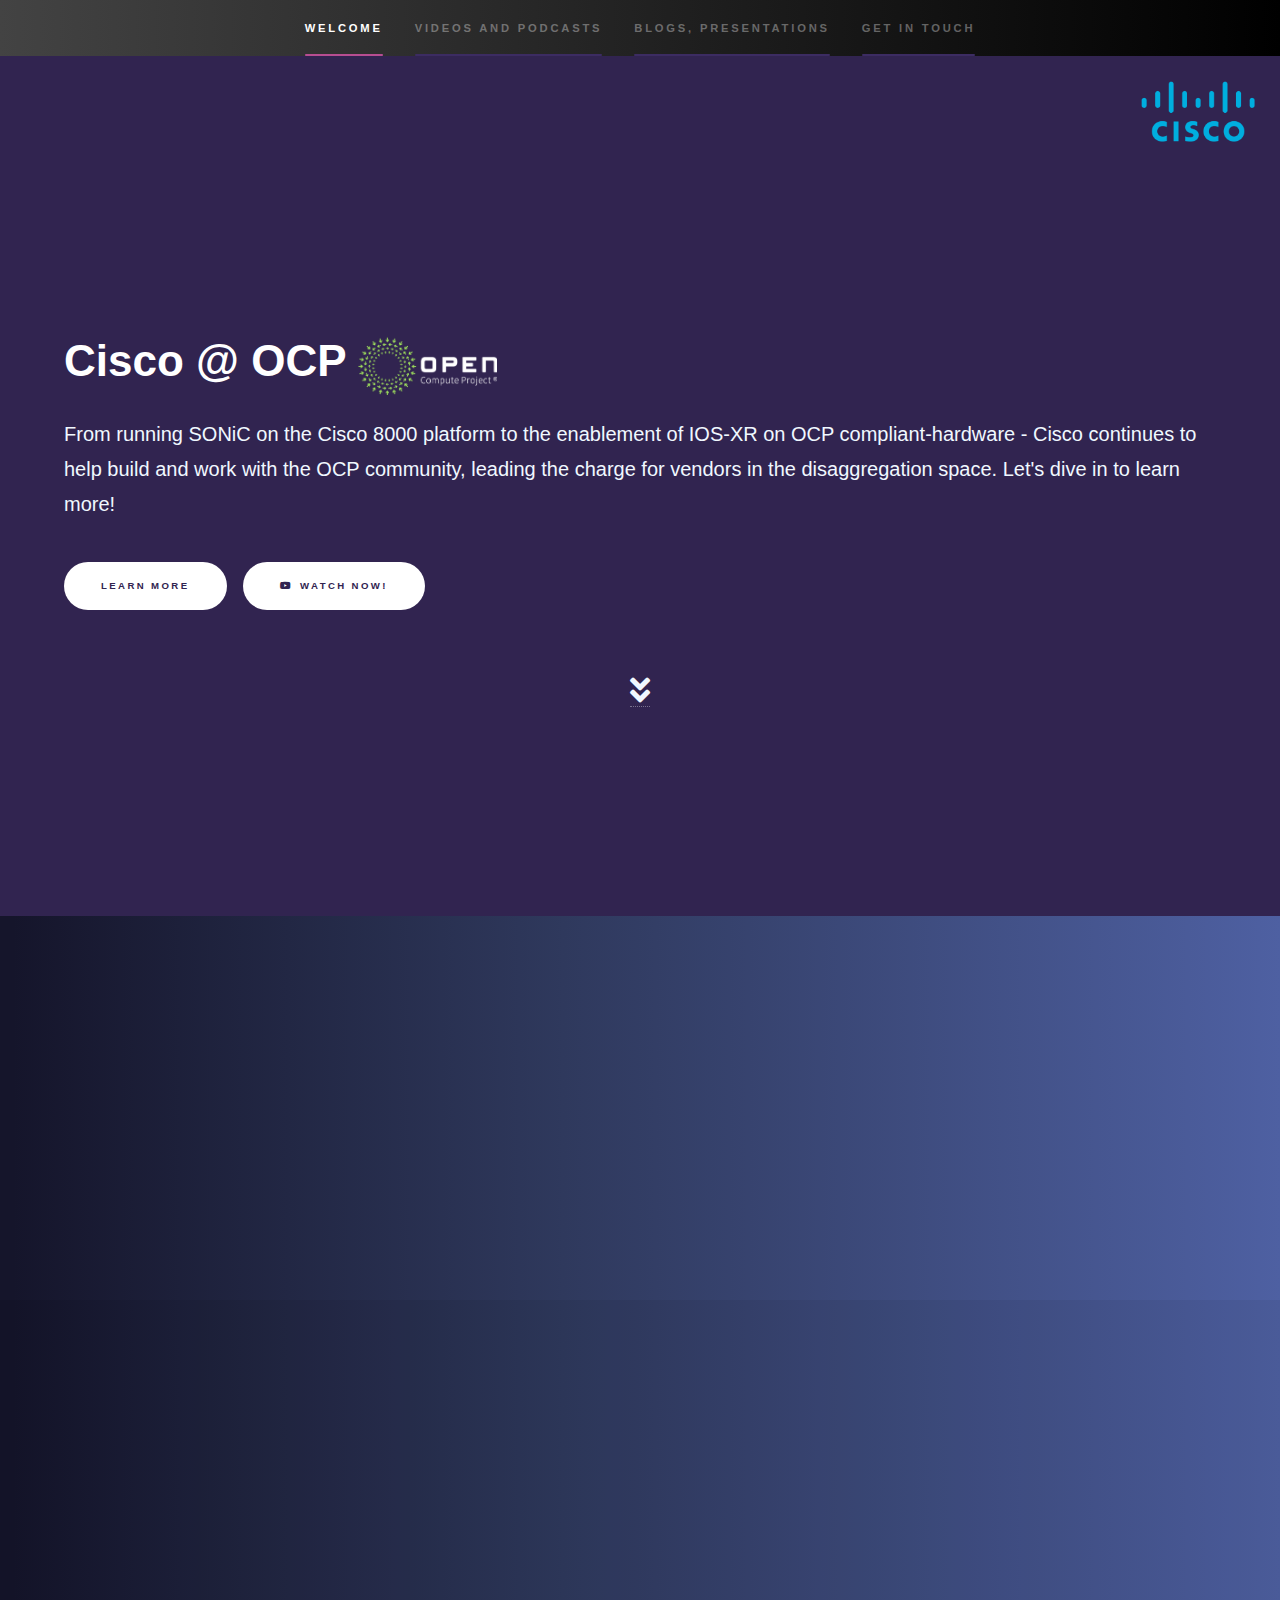
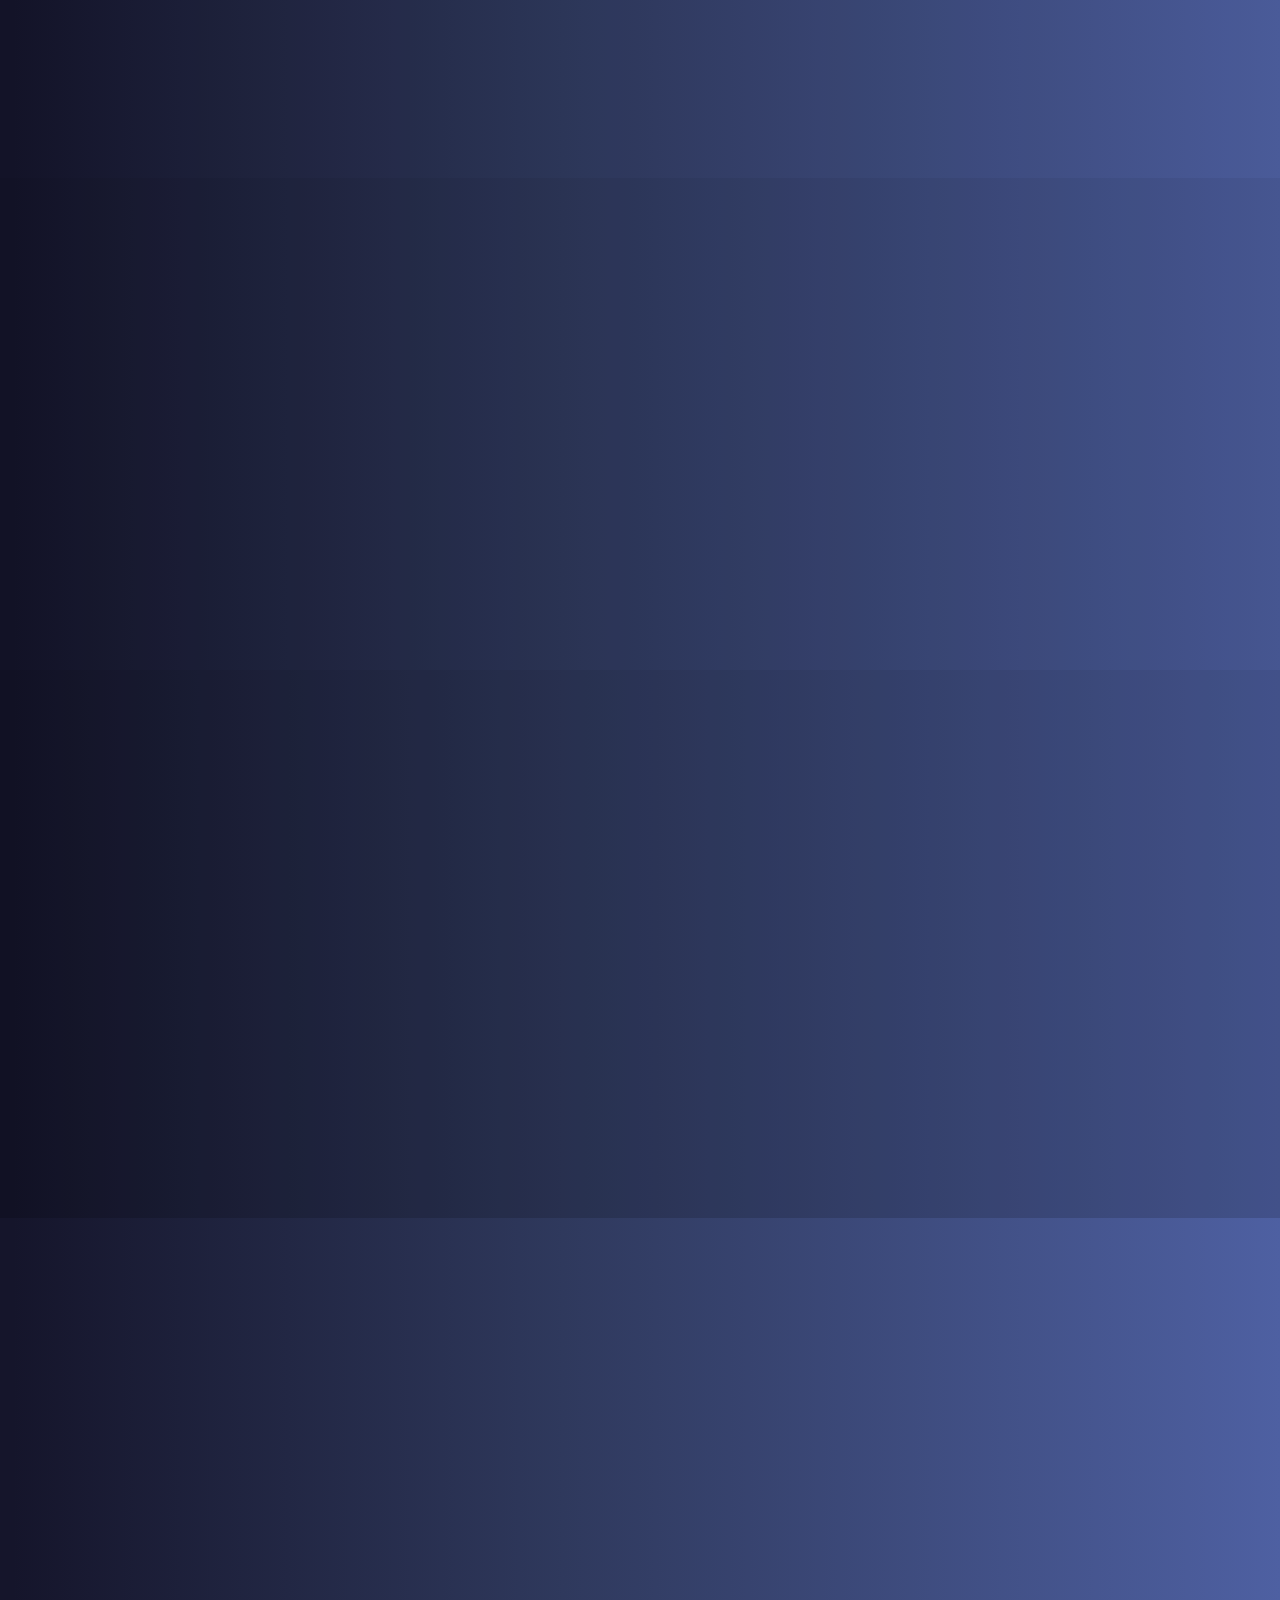
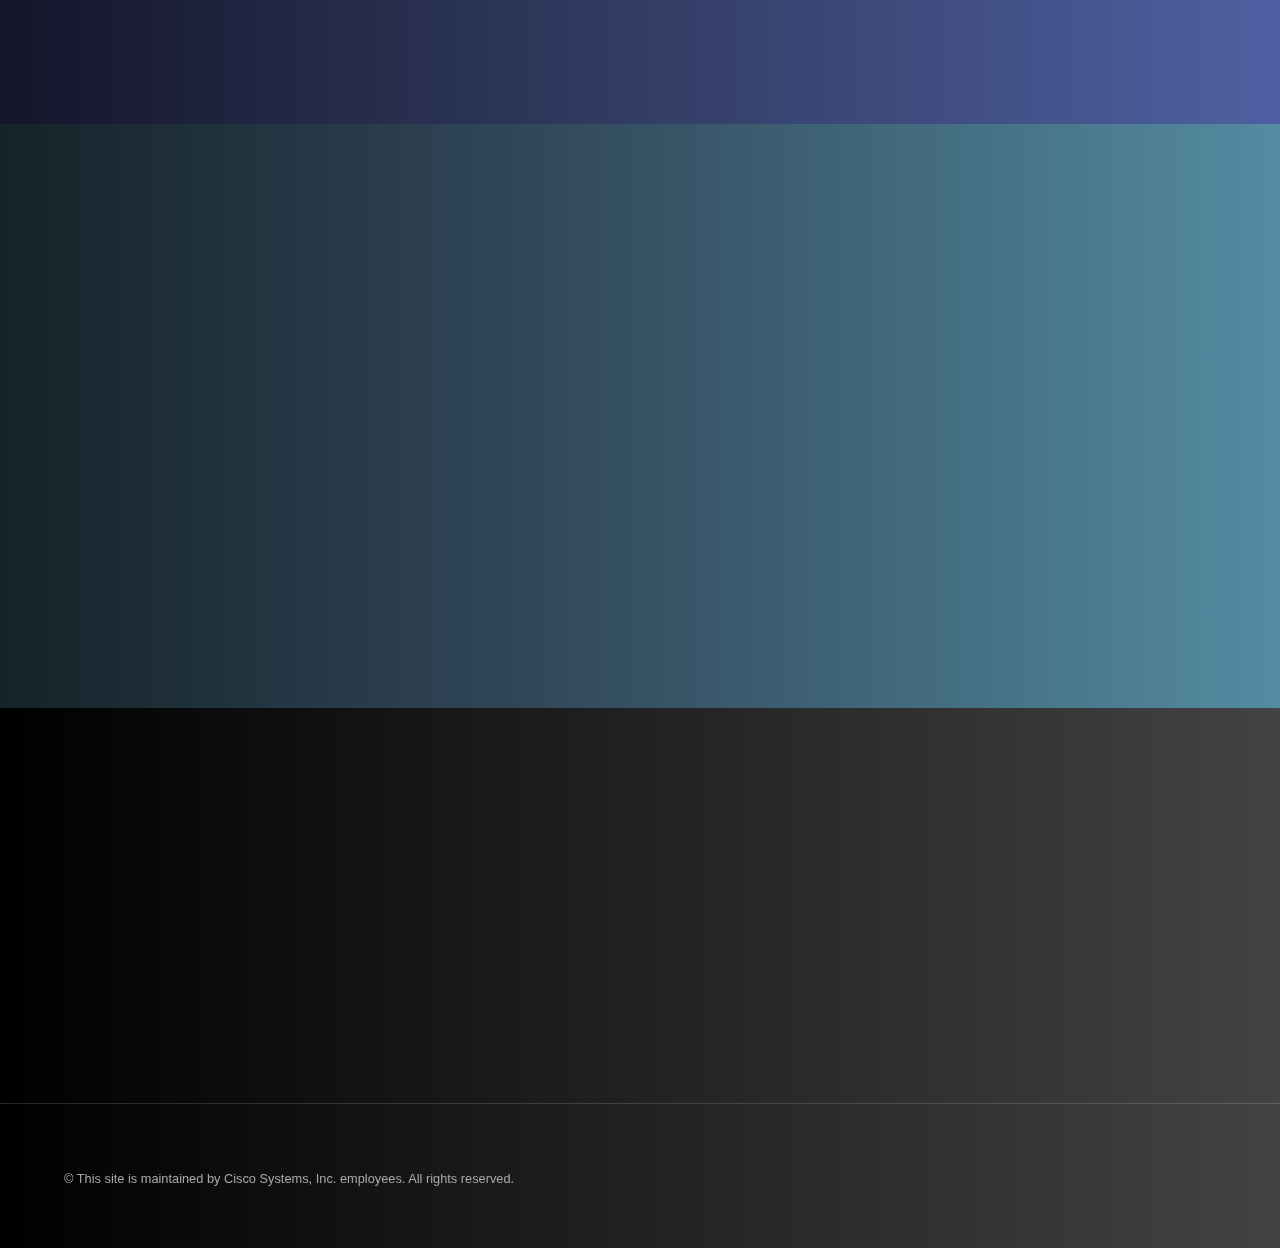
==== commit 86379791: "Changing wording from contribute to work with" ====
--- a/index.html
+++ b/index.html
@@ -37,7 +37,7 @@
 
 						<div class="inner">
 							<h1 id="mainh1"><span class="image-text">Cisco @ OCP </span><span class="image-span"><img style="vertical-align: middle;" src="images/ocp_logo_white.png" height="60px"/></span></h1>
-							<p> From running SONiC on the Cisco 8000 platform to the enablement of IOS-XR on OCP compliant-hardware - Cisco continues to build and contribute to the OCP community, leading the charge for vendors in the disaggregation space. Let's dive in to learn more!</p> 
+							<p> From running SONiC on the Cisco 8000 platform to the enablement of IOS-XR on OCP compliant-hardware - Cisco continues to help build and work with the OCP community, leading the charge for vendors in the disaggregation space. Let's dive in to learn more!</p> 
 							<ul class="actions">
 								<li><a href="#one" class="button primary scrolly">Learn more</a></li>
                                                                 <li><a href="https://youtu.be/X8nyfmroabg" class="button primary scrolly icon brands fa-youtube fa-4x" target="_blank">Watch Now!</a></li>
@@ -88,7 +88,7 @@
 									<p> What does it take to enable SONiC on a hardware platform ? How did we do it for the Cisco 8000 ? <a href="https://twitter.com/irakshat" target="_blank"><br/>Akshat Sharma</a> dives into the details - from the integration with the ASIC SDK to the plugins for the peripheral hardware such as LEDs and optics and a lot more. Includes a short demo to showcase the integration. <br/> <br/>With the capabilities of the Cisco Silicon One ASIC and the hardware root-of-trust capabilities of the Cisco8000 hardware, the disaggregation community is all set to reap the benefits of this enablement!</p>
 								</div>
 							</div>
-							<div class="content"><div class="inner"><style>.embed-container { position: relative; padding-bottom: 56.25%; height: 0; overflow: hidden; max-width: 100%; } .embed-container iframe, .embed-container object, .embed-container embed { position: absolute; top: 0; left: 0; width: 100%; height: 100%; }</style><div class='embed-container'><iframe src='https://www.youtube.com/embed/81xsiIkJHHo' frameborder='0' allowfullscreen></iframe></div></div></div>
+							<div class="content"><div class="inner"><style>.embed-container { position: relative; padding-bottom: 56.25%; height: 0; overflow: hidden; max-width: 100%; } .embed-container iframe, .embed-container object, .embed-container embed { position: absolute; top: 0; left: 0; width: 100%; height: 100%; }</style><div class='embed-container'><iframe src='https://www.youtube.com/embed/mU33ehcIdX0' frameborder='0' allowfullscreen></iframe></div></div></div>
 						</section>
 
 
